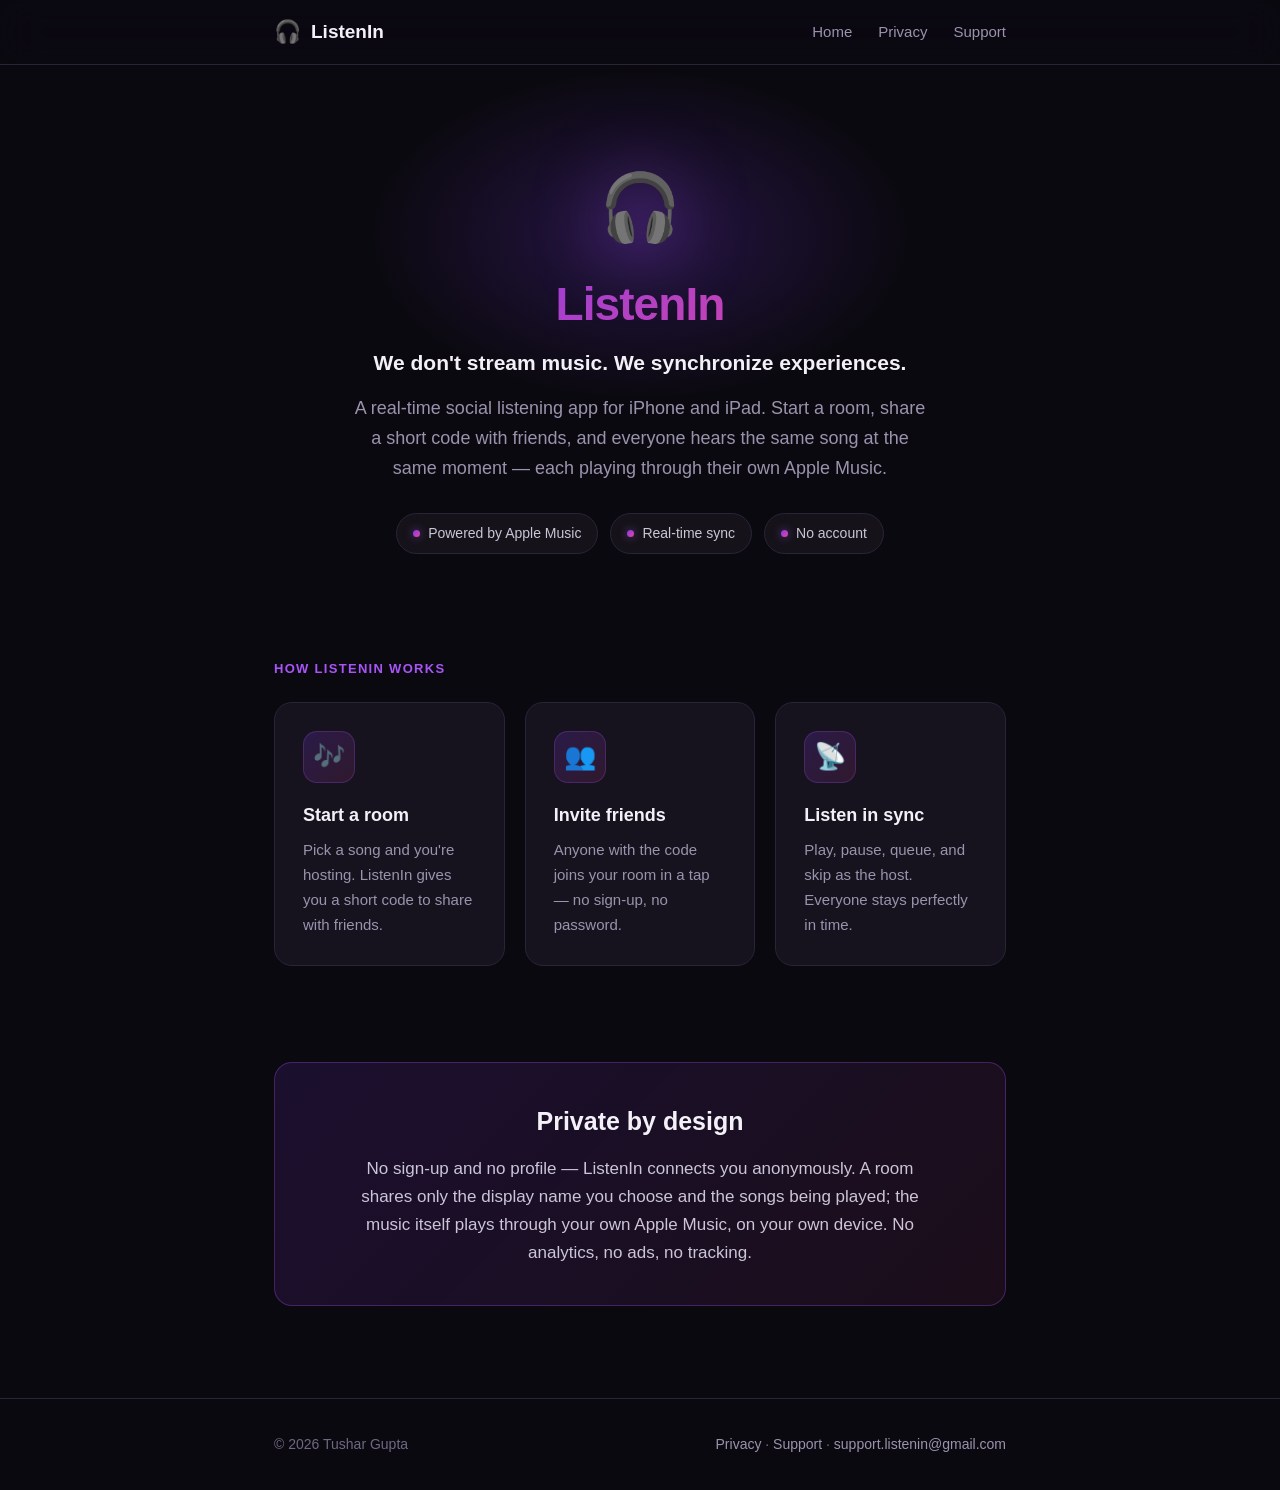
==== index.html @ b580b605 "ListenIn website: home, privacy policy, support Static site for GitHub Pages (served at /listenin-si" ====
<!doctype html>
<html lang="en">
<head>
<meta charset="utf-8">
<meta name="viewport" content="width=device-width, initial-scale=1">
<title>ListenIn — Listen to Apple Music together, in sync</title>
<meta name="description" content="ListenIn lets you and your friends listen to Apple Music together in perfect sync. Start a room, share a code, and everyone hears the same song at the same moment. No account required.">
<link rel="icon" href="data:image/svg+xml,%3Csvg xmlns='http://www.w3.org/2000/svg' viewBox='0 0 100 100'%3E%3Ctext y='.9em' font-size='90'%3E%F0%9F%8E%A7%3C/text%3E%3C/svg%3E">
<link rel="stylesheet" href="style.css">
</head>
<body>
<nav class="nav"><div class="wrap">
  <a class="brand" href="index.html"><span class="logo">🎧</span> ListenIn</a>
  <div class="nav-links">
    <a href="index.html">Home</a>
    <a href="privacy.html">Privacy</a>
    <a href="support.html">Support</a>
  </div>
</div></nav>

<header class="hero"><div class="wrap">
  <span class="logo">🎧</span>
  <h1>ListenIn</h1>
  <p class="tagline">We don't stream music. We synchronize experiences.</p>
  <p class="subtitle">A real-time social listening app for iPhone and iPad. Start a room, share a short code with friends, and everyone hears the same song at the same moment — each playing through their own Apple Music.</p>
  <div class="badges">
    <span class="badge"><span class="dot"></span> Powered by Apple Music</span>
    <span class="badge"><span class="dot"></span> Real-time sync</span>
    <span class="badge"><span class="dot"></span> No account</span>
  </div>
</div></header>

<main>
<section class="wrap">
  <p class="section-title">How ListenIn works</p>
  <div class="cards">
    <div class="card"><div class="ico">🎶</div><h3>Start a room</h3><p>Pick a song and you're hosting. ListenIn gives you a short code to share with friends.</p></div>
    <div class="card"><div class="ico">👥</div><h3>Invite friends</h3><p>Anyone with the code joins your room in a tap — no sign-up, no password.</p></div>
    <div class="card"><div class="ico">📡</div><h3>Listen in sync</h3><p>Play, pause, queue, and skip as the host. Everyone stays perfectly in time.</p></div>
  </div>
</section>

<section class="wrap">
  <div class="callout">
    <h2>Private by design</h2>
    <p>No sign-up and no profile — ListenIn connects you anonymously. A room shares only the display name you choose and the songs being played; the music itself plays through your own Apple Music, on your own device. No analytics, no ads, no tracking.</p>
  </div>
</section>
</main>

<footer><div class="wrap">
  <span>© 2026 Tushar Gupta</span>
  <span><a href="privacy.html">Privacy</a> · <a href="support.html">Support</a> · <a href="mailto:support.listenin@gmail.com">support.listenin@gmail.com</a></span>
</div></footer>
</body>
</html>
---- style.css ----
:root{
  --bg:#0b0910;
  --card:#16131f;
  --card-hover:#1d1829;
  --border:#2a2438;
  --border-hover:rgba(168,85,247,.55);
  --text:#F3F1F7;
  --body:#cbc5d7;
  --muted:#9b93ad;
  --muted-2:#6f6882;
  --brand-1:#7C3AED;
  --brand-2:#A855F7;
  --brand-3:#EC4899;
  --link:#c79bff;
  --radius:18px;
  --radius-sm:14px;
  --max:780px;
}
*{box-sizing:border-box;margin:0;padding:0}
html{-webkit-text-size-adjust:100%}
body{
  font-family:-apple-system,BlinkMacSystemFont,"SF Pro Text","Segoe UI",Roboto,Helvetica,Arial,sans-serif;
  background:var(--bg);color:var(--text);line-height:1.65;font-size:17px;
  -webkit-font-smoothing:antialiased;
}
a{color:var(--link);text-decoration:none}
a:hover{text-decoration:underline}
.wrap{max-width:var(--max);margin:0 auto;padding-left:24px;padding-right:24px}

/* nav */
.nav{position:sticky;top:0;z-index:20;
  backdrop-filter:saturate(180%) blur(20px);-webkit-backdrop-filter:saturate(180%) blur(20px);
  background:rgba(11,9,16,.72);border-bottom:1px solid var(--border)}
.nav .wrap{display:flex;align-items:center;justify-content:space-between;height:64px}
.brand{display:flex;align-items:center;gap:10px;font-weight:700;font-size:19px;color:var(--text)}
.brand:hover{text-decoration:none}
.brand .logo{font-size:22px}
.nav-links{display:flex;gap:26px;font-size:15px}
.nav-links a{color:var(--muted)}
.nav-links a:hover{color:var(--text);text-decoration:none}

/* hero */
.hero{text-align:center;padding:88px 0 60px;position:relative;overflow:hidden}
.hero::before{content:"";position:absolute;top:0;left:50%;transform:translateX(-50%);
  width:560px;height:340px;max-width:95%;
  background:radial-gradient(ellipse at center,rgba(124,58,237,.24),transparent 68%);
  pointer-events:none;z-index:0}
.hero .wrap{position:relative;z-index:1}
.hero .logo{font-size:66px;display:block;margin-bottom:18px;
  filter:drop-shadow(0 8px 34px rgba(168,85,247,.55))}
.hero h1{font-size:46px;line-height:1.08;font-weight:800;letter-spacing:-.02em;
  background:linear-gradient(135deg,var(--brand-1),var(--brand-3));
  -webkit-background-clip:text;background-clip:text;color:transparent;margin-bottom:16px}
.tagline{font-size:21px;color:var(--text);font-weight:600;margin-bottom:14px}
.subtitle{font-size:18px;color:var(--muted);max-width:580px;margin:0 auto 30px}
.badges{display:flex;gap:12px;justify-content:center;flex-wrap:wrap}
.badge{display:inline-flex;align-items:center;gap:8px;background:rgba(255,255,255,.04);
  border:1px solid var(--border);padding:8px 16px;border-radius:999px;font-size:14px;color:var(--body)}
.badge .dot{width:7px;height:7px;border-radius:50%;
  background:linear-gradient(135deg,var(--brand-1),var(--brand-3));
  box-shadow:0 0 8px rgba(168,85,247,.6)}

/* sections */
section{padding:44px 0}
.section-title{font-size:13px;text-transform:uppercase;letter-spacing:.1em;
  color:var(--brand-2);font-weight:700;margin-bottom:22px}
.cards{display:grid;gap:20px;grid-template-columns:repeat(3,1fr)}
.card{background:var(--card);border:1px solid var(--border);border-radius:var(--radius);
  padding:28px;transition:transform .18s ease,border-color .18s ease,background .18s ease}
.card:hover{transform:translateY(-3px);border-color:var(--border-hover);background:var(--card-hover)}
.card .ico{width:52px;height:52px;border-radius:14px;display:flex;align-items:center;
  justify-content:center;font-size:26px;margin-bottom:18px;
  background:linear-gradient(135deg,rgba(124,58,237,.20),rgba(236,72,153,.12));
  border:1px solid rgba(168,85,247,.24)}
.card h3{font-size:18px;margin-bottom:8px}
.card p{color:var(--muted);font-size:15px}

/* callout */
.callout{margin-top:8px;
  background:linear-gradient(135deg,rgba(124,58,237,.14),rgba(236,72,153,.07));
  border:1px solid rgba(168,85,247,.30);border-radius:var(--radius);padding:38px 32px;text-align:center}
.callout h2{font-size:25px;margin-bottom:12px}
.callout p{color:var(--body);max-width:600px;margin:0 auto}

/* content pages */
.page{padding:60px 0}
.page h1{font-size:38px;font-weight:800;letter-spacing:-.02em;margin-bottom:8px}
.page .updated{color:var(--muted-2);font-size:15px;margin-bottom:38px}
.page h2{font-size:21px;margin:34px 0 12px;font-weight:700}
.page p,.page li{color:var(--body);margin-bottom:14px}
.page ul{padding-left:22px}
.page li{margin-bottom:10px}
.page strong{color:var(--text)}
.lead{font-size:19px;color:var(--text)}

/* faq */
.faq{display:flex;flex-direction:column;gap:14px}
.qa{background:var(--card);border:1px solid var(--border);border-radius:var(--radius-sm);
  padding:22px 24px;transition:border-color .18s ease,background .18s ease}
.qa:hover{border-color:var(--border-hover);background:var(--card-hover)}
.qa h3{font-size:17px;margin-bottom:6px}
.qa p{color:var(--muted);font-size:15px;margin:0}

/* contact button */
.contact{text-align:center;padding:44px 0}
.btn{display:inline-flex;align-items:center;gap:10px;
  background:linear-gradient(135deg,var(--brand-1),var(--brand-3));
  color:#fff;font-weight:700;font-size:17px;padding:15px 30px;border-radius:999px;
  box-shadow:0 10px 34px rgba(124,58,237,.42);transition:filter .18s ease,transform .18s ease}
.btn:hover{text-decoration:none;filter:brightness(1.08);transform:translateY(-2px)}

/* footer */
footer{border-top:1px solid var(--border);margin-top:48px;padding:34px 0;color:var(--muted-2);font-size:14px}
footer .wrap{display:flex;justify-content:space-between;flex-wrap:wrap;gap:12px}
footer a{color:var(--muted)}
footer a:hover{color:var(--text)}

/* responsive */
@media(max-width:680px){
  .cards{grid-template-columns:1fr;gap:16px}
  .hero h1{font-size:36px}
  .hero{padding:60px 0 44px}
  .nav-links{gap:18px}
  body{font-size:16px}
  section{padding:36px 0}
}
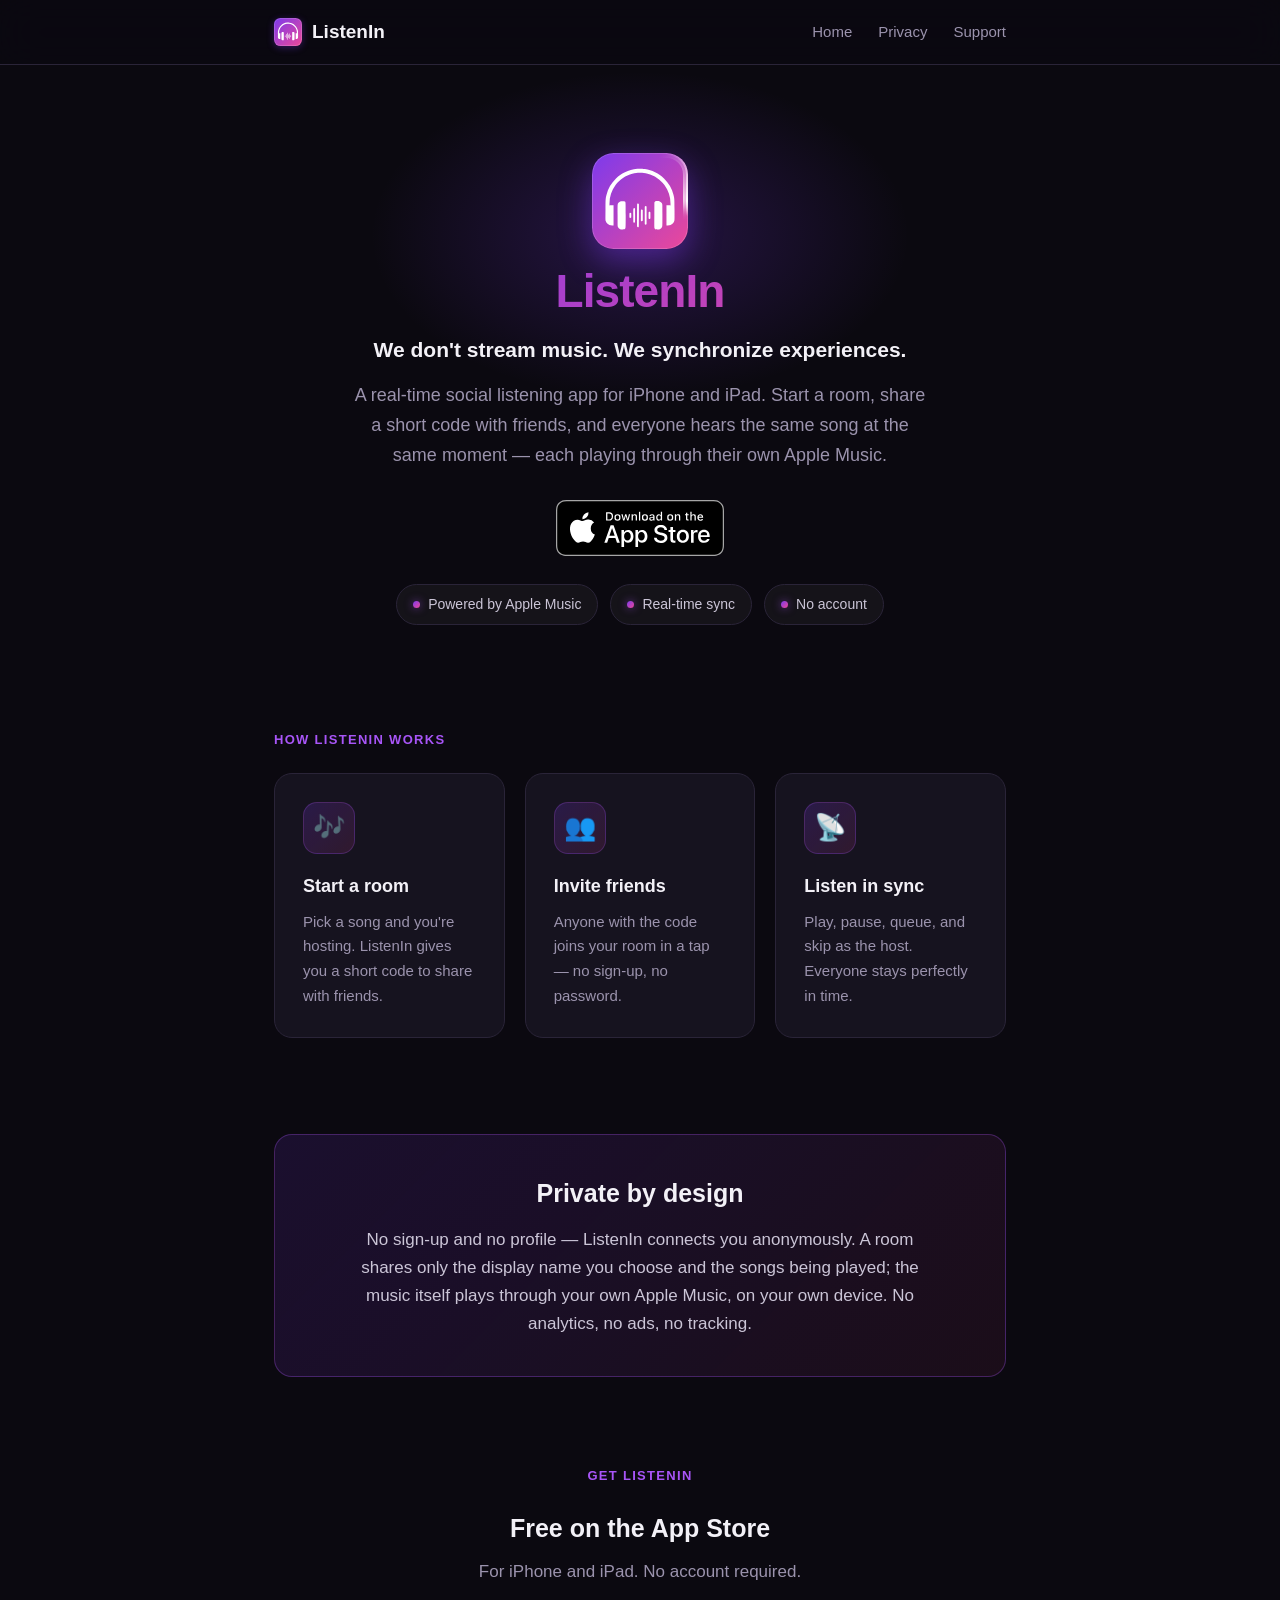
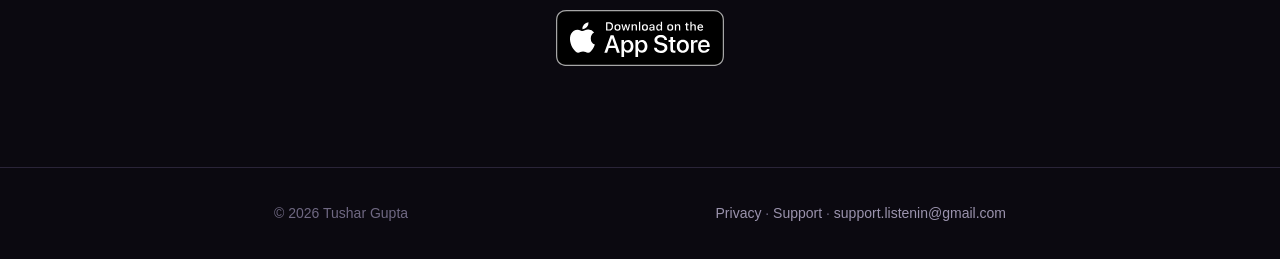
==== commit c318a39d: "feat: add App Store badge and use the real app icon site-wide - Hero and a new closing CTA show Appl" ====
--- a/index.html
+++ b/index.html
@@ -5,12 +5,12 @@
 <meta name="viewport" content="width=device-width, initial-scale=1">
 <title>ListenIn — Listen to Apple Music together, in sync</title>
 <meta name="description" content="ListenIn lets you and your friends listen to Apple Music together in perfect sync. Start a room, share a code, and everyone hears the same song at the same moment. No account required.">
-<link rel="icon" href="data:image/svg+xml,%3Csvg xmlns='http://www.w3.org/2000/svg' viewBox='0 0 100 100'%3E%3Ctext y='.9em' font-size='90'%3E%F0%9F%8E%A7%3C/text%3E%3C/svg%3E">
+<link rel="icon" href="data:image/svg+xml,%3Csvg xmlns='http://www.w3.org/2000/svg' viewBox='0 0 1024 1024'%3E%3Cdefs%3E%3ClinearGradient id='g' x1='0' y1='0' x2='1' y2='1'%3E%3Cstop offset='0' stop-color='%237C3AED'/%3E%3Cstop offset='1' stop-color='%23EC4899'/%3E%3C/linearGradient%3E%3C/defs%3E%3Crect width='1024' height='1024' rx='229.09' fill='url(%23g)'/%3E%3Cg transform='translate(399.36,538.79) scale(0.497307)'%3E%3Cg transform=%22translate(0.000000,510.000000) scale(0.100000,-0.100000)%22 fill=%22%23ffffff%22 stroke=%22none%22%3E %3Cpath d=%22M1754 5081 c-49 -22 -88 -70 -103 -126 -15 -57 -15 -4753 0 -4810 34 -123 159 -178 275 -120 54 27 91 74 105 132 11 50 11 4736 0 4786 -14 58 -51 105 -105 132 -60 30 -115 32 -172 6z%22/%3E %3Cpath d=%22M3389 4537 c-29 -16 -54 -40 -74 -72 l-30 -48 0 -1866 0 -1866 27 -45 c74 -127 265 -127 338 2 l25 43 0 1866 0 1866 -30 48 c-37 60 -98 95 -165 95 -30 0 -63 -8 -91 -23z%22/%3E %3Cpath d=%22M952 4109 c-47 -14 -106 -77 -121 -130 -9 -34 -11 -370 -9 -1449 3 -1359 4 -1406 22 -1443 22 -45 78 -85 136 -98 80 -18 172 26 210 101 20 39 20 61 20 1460 0 1390 0 1422 -20 1459 -45 89 -139 128 -238 100z%22/%3E %3Cpath d=%22M2574 3801 c-49 -22 -88 -70 -103 -126 -15 -53 -15 -2194 -1 -2246 47 -168 271 -198 358 -49 l27 45 0 1125 0 1125 -23 42 c-47 89 -166 128 -258 84z%22/%3E %3Cpath d=%22M4225 3311 c-47 -22 -89 -64 -104 -104 -18 -46 -15 -1278 3 -1320 30 -72 129 -126 205 -112 54 10 116 50 143 92 l23 38 0 647 0 646 -30 43 c-57 81 -155 109 -240 70z%22/%3E %3Cpath d=%22M115 3101 c-50 -22 -91 -69 -105 -119 -14 -51 -13 -814 1 -865 14 -52 77 -113 131 -128 86 -23 188 22 228 101 19 37 20 60 20 460 0 394 -1 423 -19 458 -50 98 -159 137 -256 93z%22/%3E %3C/g%3E%3C/g%3E%3Cg transform='translate(143.36,122.88) scale(1.44)'%3E%3Cg transform=%22translate(0.000000,512.000000) scale(0.100000,-0.100000)%22 fill=%22%23ffffff%22 stroke=%22none%22%3E %3Cpath d=%22M2365 4804 c-358 -37 -634 -113 -920 -254 -275 -135 -448 -257 -663 -465 -358 -347 -591 -748 -706 -1215 -70 -284 -69 -275 -73 -1100 -4 -664 -3 -752 12 -812 21 -87 57 -150 120 -213 95 -96 202 -135 368 -135 l97 0 0 750 0 750 -98 0 c-54 0 -121 -6 -150 -14 l-52 -13 0 131 c0 523 151 987 450 1386 306 409 752 709 1241 834 217 56 336 70 569 70 233 0 352 -14 569 -70 489 -125 935 -425 1241 -834 299 -399 450 -863 450 -1386 l0 -131 -52 13 c-29 8 -96 14 -150 14 l-98 0 0 -750 0 -750 97 0 c166 0 273 39 368 135 63 63 99 126 120 213 15 60 16 148 12 812 -4 825 -3 816 -73 1100 -115 467 -348 868 -706 1215 -215 209 -389 331 -663 465 -242 119 -477 192 -755 235 -101 15 -468 28 -555 19z%22/%3E %3Cpath d=%22M1091 2388 c-74 -28 -142 -97 -170 -171 -21 -57 -21 -64 -21 -857 0 -793 0 -800 21 -857 29 -77 96 -143 174 -172 52 -20 75 -22 185 -19 110 3 129 6 156 25 67 48 64 -8 64 1023 0 1031 3 975 -64 1023 -28 20 -45 22 -161 24 -112 2 -137 0 -184 -19z%22/%3E %3Cpath d=%22M3702 2393 c-18 -9 -43 -30 -55 -47 l-22 -31 -3 -943 c-3 -1045 -6 -986 62 -1035 27 -19 46 -22 156 -25 110 -3 133 -1 185 19 78 29 145 95 174 172 21 57 21 64 21 857 0 793 0 800 -21 857 -29 76 -96 143 -172 172 -75 27 -272 30 -325 4z%22/%3E %3C/g%3E%3C/g%3E%3C/svg%3E">
 <link rel="stylesheet" href="style.css">
 </head>
 <body>
 <nav class="nav"><div class="wrap">
-  <a class="brand" href="index.html"><span class="logo">🎧</span> ListenIn</a>
+  <a class="brand" href="index.html"><span class="app-icon" aria-hidden="true"></span> ListenIn</a>
   <div class="nav-links">
     <a href="index.html">Home</a>
     <a href="privacy.html">Privacy</a>
@@ -19,10 +19,15 @@
 </div></nav>
 
 <header class="hero"><div class="wrap">
-  <span class="logo">🎧</span>
+  <span class="app-icon" aria-hidden="true"></span>
   <h1>ListenIn</h1>
   <p class="tagline">We don't stream music. We synchronize experiences.</p>
   <p class="subtitle">A real-time social listening app for iPhone and iPad. Start a room, share a short code with friends, and everyone hears the same song at the same moment — each playing through their own Apple Music.</p>
+  <div class="cta">
+    <a class="appstore" href="https://apps.apple.com/app/id6790826566">
+      <img src="app-store-badge.svg" alt="Download ListenIn on the App Store" width="168" height="56">
+    </a>
+  </div>
   <div class="badges">
     <span class="badge"><span class="dot"></span> Powered by Apple Music</span>
     <span class="badge"><span class="dot"></span> Real-time sync</span>
@@ -46,6 +51,15 @@
     <p>No sign-up and no profile — ListenIn connects you anonymously. A room shares only the display name you choose and the songs being played; the music itself plays through your own Apple Music, on your own device. No analytics, no ads, no tracking.</p>
   </div>
 </section>
+
+<section class="wrap download">
+  <p class="section-title">Get ListenIn</p>
+  <h2 class="download-title">Free on the App Store</h2>
+  <p class="download-sub">For iPhone and iPad. No account required.</p>
+  <a class="appstore" href="https://apps.apple.com/app/id6790826566">
+    <img src="app-store-badge.svg" alt="Download ListenIn on the App Store" width="168" height="56">
+  </a>
+</section>
 </main>
 
 <footer><div class="wrap">
--- a/style.css
+++ b/style.css
@@ -34,7 +34,45 @@
 .nav .wrap{display:flex;align-items:center;justify-content:space-between;height:64px}
 .brand{display:flex;align-items:center;gap:10px;font-weight:700;font-size:19px;color:var(--text)}
 .brand:hover{text-decoration:none}
-.brand .logo{font-size:22px}
+/* App-icon mark — faithful web port of the app's BrandTile + AppLogoMark,
+   built entirely in CSS: a brand-gradient tile, the headphones + waveform as
+   inline vector glyphs (traced from the app's own icon art, so crisp at any
+   size), an always-on glossy rim, and a comet of light sweeping the edge on a
+   4s loop. One shape/animation everywhere. */
+@property --comet{syntax:"<angle>";initial-value:0deg;inherits:false}
+.app-icon{
+  --s:28px;
+  position:relative;display:inline-block;flex:0 0 auto;
+  width:var(--s);height:var(--s);border-radius:22.37%;vertical-align:middle;
+  background:url("data:image/svg+xml,%3Csvg xmlns='http://www.w3.org/2000/svg' viewBox='0 0 1024 1024'%3E%3Cg transform='translate(399.36,538.79) scale(0.497307)'%3E%3Cg transform=%22translate(0.000000,510.000000) scale(0.100000,-0.100000)%22 fill=%22%23ffffff%22 stroke=%22none%22%3E %3Cpath d=%22M1754 5081 c-49 -22 -88 -70 -103 -126 -15 -57 -15 -4753 0 -4810 34 -123 159 -178 275 -120 54 27 91 74 105 132 11 50 11 4736 0 4786 -14 58 -51 105 -105 132 -60 30 -115 32 -172 6z%22/%3E %3Cpath d=%22M3389 4537 c-29 -16 -54 -40 -74 -72 l-30 -48 0 -1866 0 -1866 27 -45 c74 -127 265 -127 338 2 l25 43 0 1866 0 1866 -30 48 c-37 60 -98 95 -165 95 -30 0 -63 -8 -91 -23z%22/%3E %3Cpath d=%22M952 4109 c-47 -14 -106 -77 -121 -130 -9 -34 -11 -370 -9 -1449 3 -1359 4 -1406 22 -1443 22 -45 78 -85 136 -98 80 -18 172 26 210 101 20 39 20 61 20 1460 0 1390 0 1422 -20 1459 -45 89 -139 128 -238 100z%22/%3E %3Cpath d=%22M2574 3801 c-49 -22 -88 -70 -103 -126 -15 -53 -15 -2194 -1 -2246 47 -168 271 -198 358 -49 l27 45 0 1125 0 1125 -23 42 c-47 89 -166 128 -258 84z%22/%3E %3Cpath d=%22M4225 3311 c-47 -22 -89 -64 -104 -104 -18 -46 -15 -1278 3 -1320 30 -72 129 -126 205 -112 54 10 116 50 143 92 l23 38 0 647 0 646 -30 43 c-57 81 -155 109 -240 70z%22/%3E %3Cpath d=%22M115 3101 c-50 -22 -91 -69 -105 -119 -14 -51 -13 -814 1 -865 14 -52 77 -113 131 -128 86 -23 188 22 228 101 19 37 20 60 20 460 0 394 -1 423 -19 458 -50 98 -159 137 -256 93z%22/%3E %3C/g%3E%3C/g%3E%3Cg transform='translate(143.36,122.88) scale(1.44)'%3E%3Cg transform=%22translate(0.000000,512.000000) scale(0.100000,-0.100000)%22 fill=%22%23ffffff%22 stroke=%22none%22%3E %3Cpath d=%22M2365 4804 c-358 -37 -634 -113 -920 -254 -275 -135 -448 -257 -663 -465 -358 -347 -591 -748 -706 -1215 -70 -284 -69 -275 -73 -1100 -4 -664 -3 -752 12 -812 21 -87 57 -150 120 -213 95 -96 202 -135 368 -135 l97 0 0 750 0 750 -98 0 c-54 0 -121 -6 -150 -14 l-52 -13 0 131 c0 523 151 987 450 1386 306 409 752 709 1241 834 217 56 336 70 569 70 233 0 352 -14 569 -70 489 -125 935 -425 1241 -834 299 -399 450 -863 450 -1386 l0 -131 -52 13 c-29 8 -96 14 -150 14 l-98 0 0 -750 0 -750 97 0 c166 0 273 39 368 135 63 63 99 126 120 213 15 60 16 148 12 812 -4 825 -3 816 -73 1100 -115 467 -348 868 -706 1215 -215 209 -389 331 -663 465 -242 119 -477 192 -755 235 -101 15 -468 28 -555 19z%22/%3E %3Cpath d=%22M1091 2388 c-74 -28 -142 -97 -170 -171 -21 -57 -21 -64 -21 -857 0 -793 0 -800 21 -857 29 -77 96 -143 174 -172 52 -20 75 -22 185 -19 110 3 129 6 156 25 67 48 64 -8 64 1023 0 1031 3 975 -64 1023 -28 20 -45 22 -161 24 -112 2 -137 0 -184 -19z%22/%3E %3Cpath d=%22M3702 2393 c-18 -9 -43 -30 -55 -47 l-22 -31 -3 -943 c-3 -1045 -6 -986 62 -1035 27 -19 46 -22 156 -25 110 -3 133 -1 185 19 78 29 145 95 174 172 21 57 21 64 21 857 0 793 0 800 -21 857 -29 76 -96 143 -172 172 -75 27 -272 30 -325 4z%22/%3E %3C/g%3E%3C/g%3E%3C/svg%3E") center/cover no-repeat,
+             linear-gradient(135deg,#7C3AED,#EC4899);
+  /* soft brand shadow + glossy inner hairline rim (matches strokeBorder .16) */
+  box-shadow:0 calc(var(--s)*.06) calc(var(--s)*.26) rgba(124,58,237,.35),
+             inset 0 0 0 1px rgba(255,255,255,.16);
+}
+/* two comet layers: a blurred bloom (::before) under a crisp head (::after),
+   each a rotating conic gradient masked to a thin edge ring */
+.app-icon::before,.app-icon::after{
+  content:"";position:absolute;inset:0;border-radius:inherit;pointer-events:none;
+  background:conic-gradient(from var(--comet),
+    transparent 0 8%,
+    rgba(255,255,255,.85) 23%,
+    #fff 25%,
+    transparent 30% 100%);
+  -webkit-mask:linear-gradient(#000 0 0) content-box,linear-gradient(#000 0 0);
+  -webkit-mask-composite:xor;
+          mask:linear-gradient(#000 0 0) content-box,linear-gradient(#000 0 0);
+          mask-composite:exclude;
+  animation:comet-sweep 4s linear infinite;
+}
+.app-icon::after{padding:1.6px}                 /* crisp comet head */
+.app-icon::before{padding:5px;filter:blur(4px)} /* soft bloom */
+@keyframes comet-sweep{to{--comet:360deg}}
+/* the tiny nav mark stays a calm static tile — the comet is a hero treatment */
+.brand .app-icon::before,.brand .app-icon::after{display:none}
+@media (prefers-reduced-motion:reduce){
+  .app-icon::before,.app-icon::after{animation:none;opacity:.55}
+}
 .nav-links{display:flex;gap:26px;font-size:15px}
 .nav-links a{color:var(--muted)}
 .nav-links a:hover{color:var(--text);text-decoration:none}
@@ -46,13 +84,22 @@
   background:radial-gradient(ellipse at center,rgba(124,58,237,.24),transparent 68%);
   pointer-events:none;z-index:0}
 .hero .wrap{position:relative;z-index:1}
-.hero .logo{font-size:66px;display:block;margin-bottom:18px;
-  filter:drop-shadow(0 8px 34px rgba(168,85,247,.55))}
+.hero .app-icon,.invite .app-icon{--s:96px;display:block;margin:0 auto 18px;
+  box-shadow:0 calc(var(--s)*.12) calc(var(--s)*.34) rgba(124,58,237,.45),
+             inset 0 0 0 1px rgba(255,255,255,.16)}
 .hero h1{font-size:46px;line-height:1.08;font-weight:800;letter-spacing:-.02em;
   background:linear-gradient(135deg,var(--brand-1),var(--brand-3));
   -webkit-background-clip:text;background-clip:text;color:transparent;margin-bottom:16px}
 .tagline{font-size:21px;color:var(--text);font-weight:600;margin-bottom:14px}
 .subtitle{font-size:18px;color:var(--muted);max-width:580px;margin:0 auto 30px}
+/* App Store badge (official Apple artwork; gray keyline keeps it visible on dark bg) */
+.cta{margin:0 0 28px;display:flex;justify-content:center}
+.appstore{display:inline-block;line-height:0;border-radius:12px;
+  transition:transform .18s ease,filter .18s ease}
+.appstore:hover{text-decoration:none;transform:translateY(-2px);filter:brightness(1.08)}
+.appstore:focus-visible{outline:2px solid var(--brand-2);outline-offset:5px}
+.appstore img{height:56px;width:auto;display:block}
+
 .badges{display:flex;gap:12px;justify-content:center;flex-wrap:wrap}
 .badge{display:inline-flex;align-items:center;gap:8px;background:rgba(255,255,255,.04);
   border:1px solid var(--border);padding:8px 16px;border-radius:999px;font-size:14px;color:var(--body)}
@@ -81,6 +128,12 @@
   border:1px solid rgba(168,85,247,.30);border-radius:var(--radius);padding:38px 32px;text-align:center}
 .callout h2{font-size:25px;margin-bottom:12px}
 .callout p{color:var(--body);max-width:600px;margin:0 auto}
+
+/* closing download CTA */
+.download{text-align:center}
+.download-title{font-size:25px;margin-bottom:8px}
+.download-sub{color:var(--muted);margin-bottom:24px}
+.download .appstore{margin:0 auto}
 
 /* content pages */
 .page{padding:60px 0}
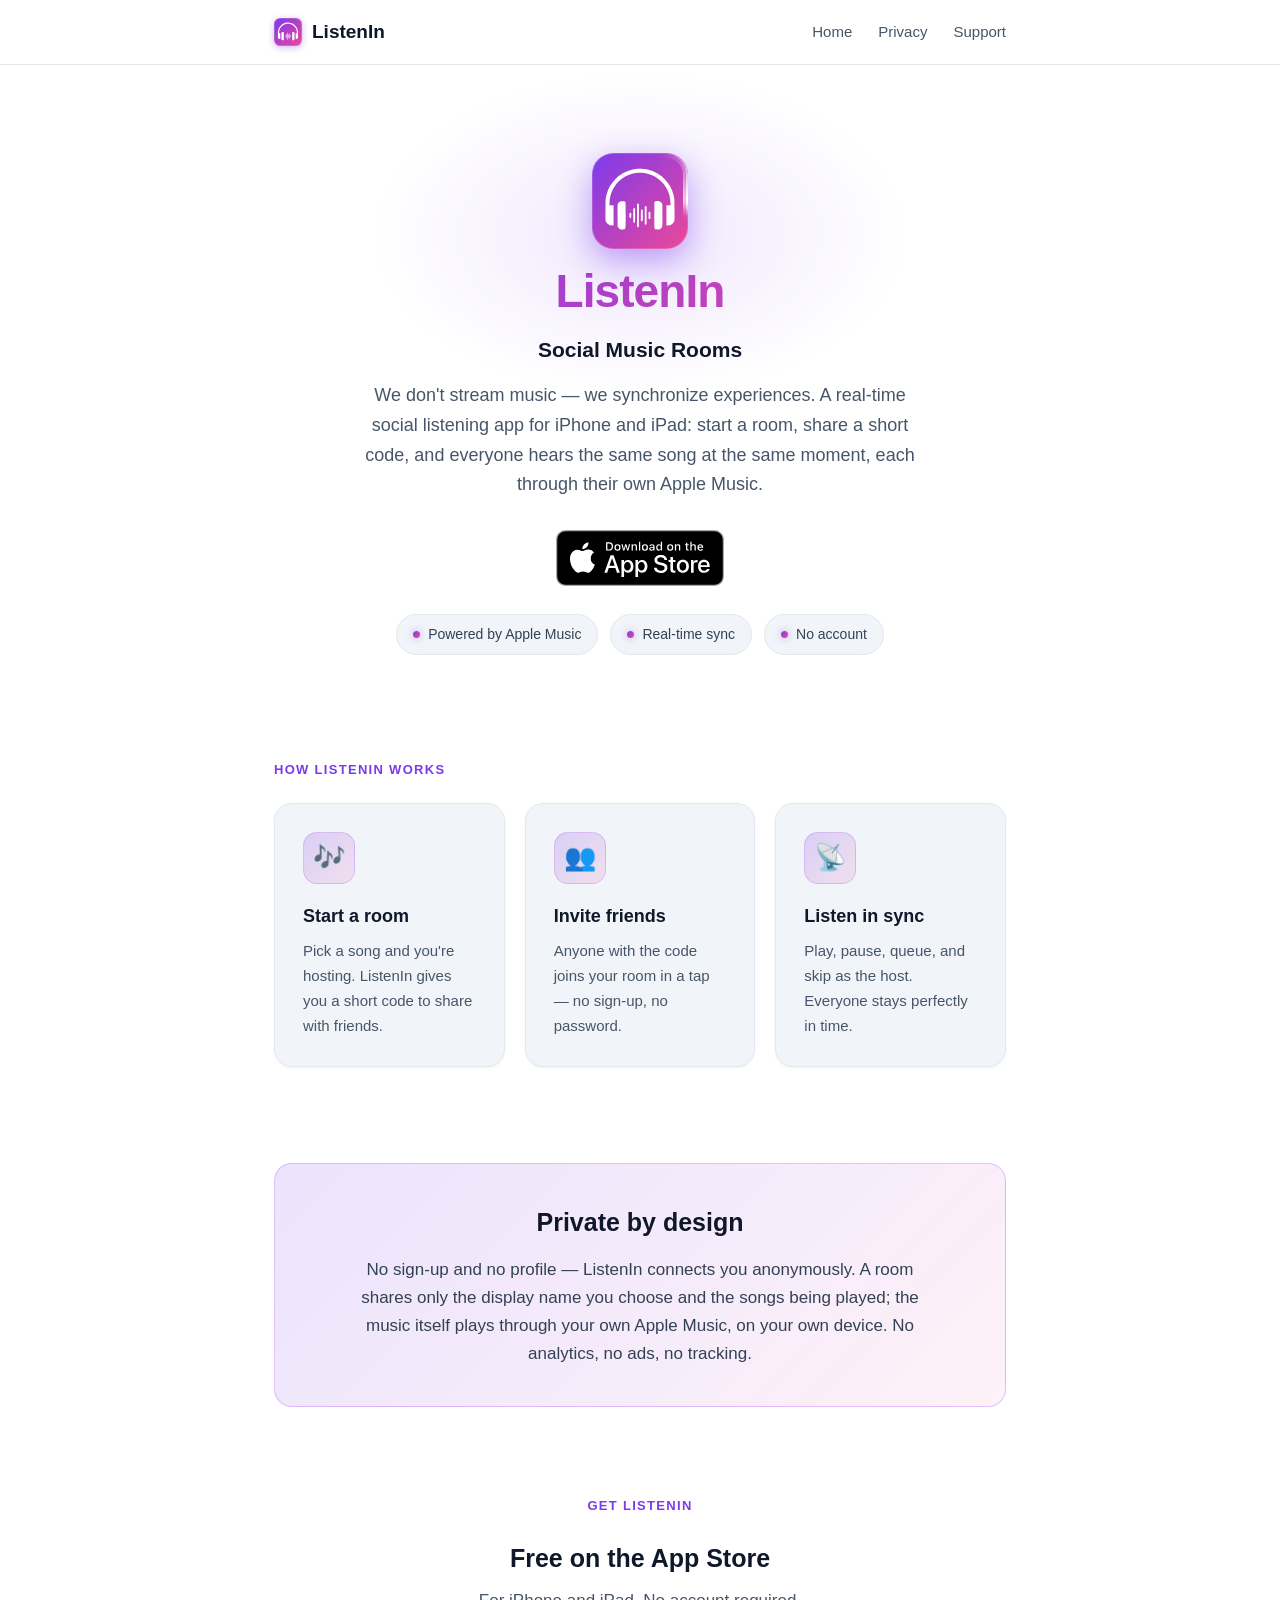
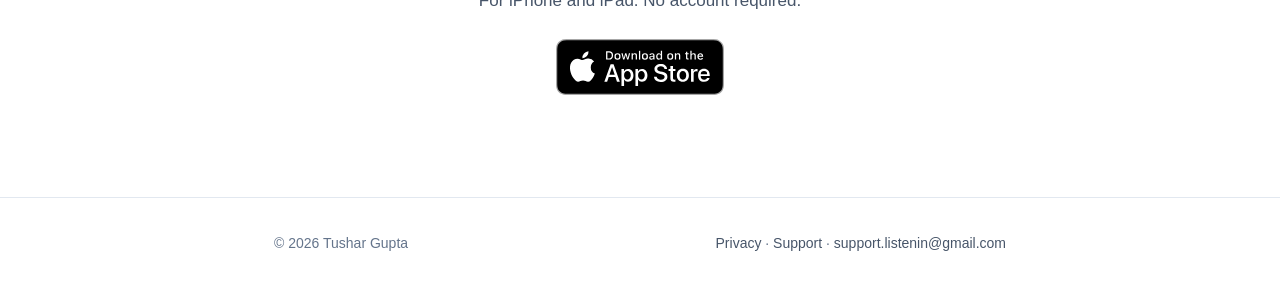
==== commit 4724f303: "feat: light theme to match the app + App Store, and the full app name - Retheme the site to the app'" ====
--- a/index.html
+++ b/index.html
@@ -3,7 +3,8 @@
 <head>
 <meta charset="utf-8">
 <meta name="viewport" content="width=device-width, initial-scale=1">
-<title>ListenIn — Listen to Apple Music together, in sync</title>
+<meta name="theme-color" content="#ffffff">
+<title>ListenIn: Social Music Rooms — Listen to Apple Music together, in sync</title>
 <meta name="description" content="ListenIn lets you and your friends listen to Apple Music together in perfect sync. Start a room, share a code, and everyone hears the same song at the same moment. No account required.">
 <link rel="icon" href="data:image/svg+xml,%3Csvg xmlns='http://www.w3.org/2000/svg' viewBox='0 0 1024 1024'%3E%3Cdefs%3E%3ClinearGradient id='g' x1='0' y1='0' x2='1' y2='1'%3E%3Cstop offset='0' stop-color='%237C3AED'/%3E%3Cstop offset='1' stop-color='%23EC4899'/%3E%3C/linearGradient%3E%3C/defs%3E%3Crect width='1024' height='1024' rx='229.09' fill='url(%23g)'/%3E%3Cg transform='translate(399.36,538.79) scale(0.497307)'%3E%3Cg transform=%22translate(0.000000,510.000000) scale(0.100000,-0.100000)%22 fill=%22%23ffffff%22 stroke=%22none%22%3E %3Cpath d=%22M1754 5081 c-49 -22 -88 -70 -103 -126 -15 -57 -15 -4753 0 -4810 34 -123 159 -178 275 -120 54 27 91 74 105 132 11 50 11 4736 0 4786 -14 58 -51 105 -105 132 -60 30 -115 32 -172 6z%22/%3E %3Cpath d=%22M3389 4537 c-29 -16 -54 -40 -74 -72 l-30 -48 0 -1866 0 -1866 27 -45 c74 -127 265 -127 338 2 l25 43 0 1866 0 1866 -30 48 c-37 60 -98 95 -165 95 -30 0 -63 -8 -91 -23z%22/%3E %3Cpath d=%22M952 4109 c-47 -14 -106 -77 -121 -130 -9 -34 -11 -370 -9 -1449 3 -1359 4 -1406 22 -1443 22 -45 78 -85 136 -98 80 -18 172 26 210 101 20 39 20 61 20 1460 0 1390 0 1422 -20 1459 -45 89 -139 128 -238 100z%22/%3E %3Cpath d=%22M2574 3801 c-49 -22 -88 -70 -103 -126 -15 -53 -15 -2194 -1 -2246 47 -168 271 -198 358 -49 l27 45 0 1125 0 1125 -23 42 c-47 89 -166 128 -258 84z%22/%3E %3Cpath d=%22M4225 3311 c-47 -22 -89 -64 -104 -104 -18 -46 -15 -1278 3 -1320 30 -72 129 -126 205 -112 54 10 116 50 143 92 l23 38 0 647 0 646 -30 43 c-57 81 -155 109 -240 70z%22/%3E %3Cpath d=%22M115 3101 c-50 -22 -91 -69 -105 -119 -14 -51 -13 -814 1 -865 14 -52 77 -113 131 -128 86 -23 188 22 228 101 19 37 20 60 20 460 0 394 -1 423 -19 458 -50 98 -159 137 -256 93z%22/%3E %3C/g%3E%3C/g%3E%3Cg transform='translate(143.36,122.88) scale(1.44)'%3E%3Cg transform=%22translate(0.000000,512.000000) scale(0.100000,-0.100000)%22 fill=%22%23ffffff%22 stroke=%22none%22%3E %3Cpath d=%22M2365 4804 c-358 -37 -634 -113 -920 -254 -275 -135 -448 -257 -663 -465 -358 -347 -591 -748 -706 -1215 -70 -284 -69 -275 -73 -1100 -4 -664 -3 -752 12 -812 21 -87 57 -150 120 -213 95 -96 202 -135 368 -135 l97 0 0 750 0 750 -98 0 c-54 0 -121 -6 -150 -14 l-52 -13 0 131 c0 523 151 987 450 1386 306 409 752 709 1241 834 217 56 336 70 569 70 233 0 352 -14 569 -70 489 -125 935 -425 1241 -834 299 -399 450 -863 450 -1386 l0 -131 -52 13 c-29 8 -96 14 -150 14 l-98 0 0 -750 0 -750 97 0 c166 0 273 39 368 135 63 63 99 126 120 213 15 60 16 148 12 812 -4 825 -3 816 -73 1100 -115 467 -348 868 -706 1215 -215 209 -389 331 -663 465 -242 119 -477 192 -755 235 -101 15 -468 28 -555 19z%22/%3E %3Cpath d=%22M1091 2388 c-74 -28 -142 -97 -170 -171 -21 -57 -21 -64 -21 -857 0 -793 0 -800 21 -857 29 -77 96 -143 174 -172 52 -20 75 -22 185 -19 110 3 129 6 156 25 67 48 64 -8 64 1023 0 1031 3 975 -64 1023 -28 20 -45 22 -161 24 -112 2 -137 0 -184 -19z%22/%3E %3Cpath d=%22M3702 2393 c-18 -9 -43 -30 -55 -47 l-22 -31 -3 -943 c-3 -1045 -6 -986 62 -1035 27 -19 46 -22 156 -25 110 -3 133 -1 185 19 78 29 145 95 174 172 21 57 21 64 21 857 0 793 0 800 -21 857 -29 76 -96 143 -172 172 -75 27 -272 30 -325 4z%22/%3E %3C/g%3E%3C/g%3E%3C/svg%3E">
 <link rel="stylesheet" href="style.css">
@@ -21,8 +22,8 @@
 <header class="hero"><div class="wrap">
   <span class="app-icon" aria-hidden="true"></span>
   <h1>ListenIn</h1>
-  <p class="tagline">We don't stream music. We synchronize experiences.</p>
-  <p class="subtitle">A real-time social listening app for iPhone and iPad. Start a room, share a short code with friends, and everyone hears the same song at the same moment — each playing through their own Apple Music.</p>
+  <p class="tagline">Social Music Rooms</p>
+  <p class="subtitle">We don't stream music — we synchronize experiences. A real-time social listening app for iPhone and iPad: start a room, share a short code, and everyone hears the same song at the same moment, each through their own Apple Music.</p>
   <div class="cta">
     <a class="appstore" href="https://apps.apple.com/app/id6790826566">
       <img src="app-store-badge.svg" alt="Download ListenIn on the App Store" width="168" height="56">
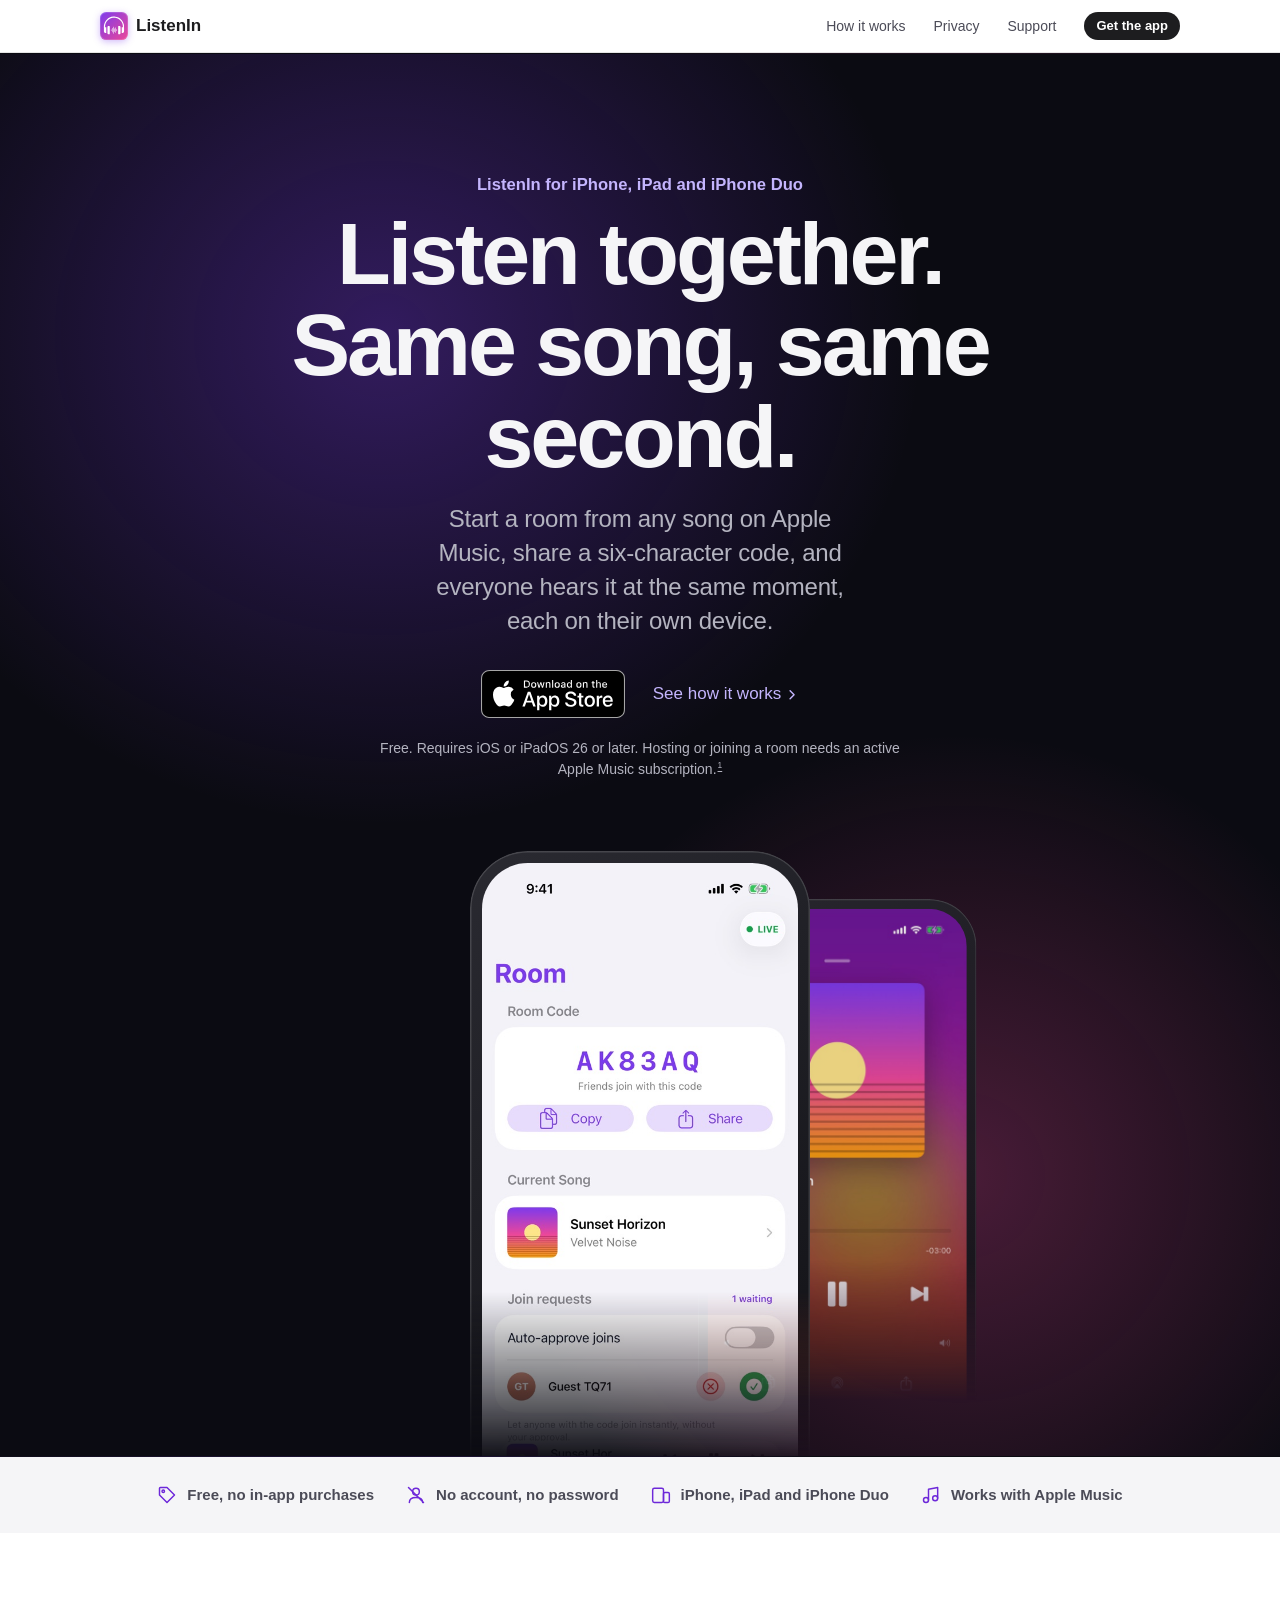
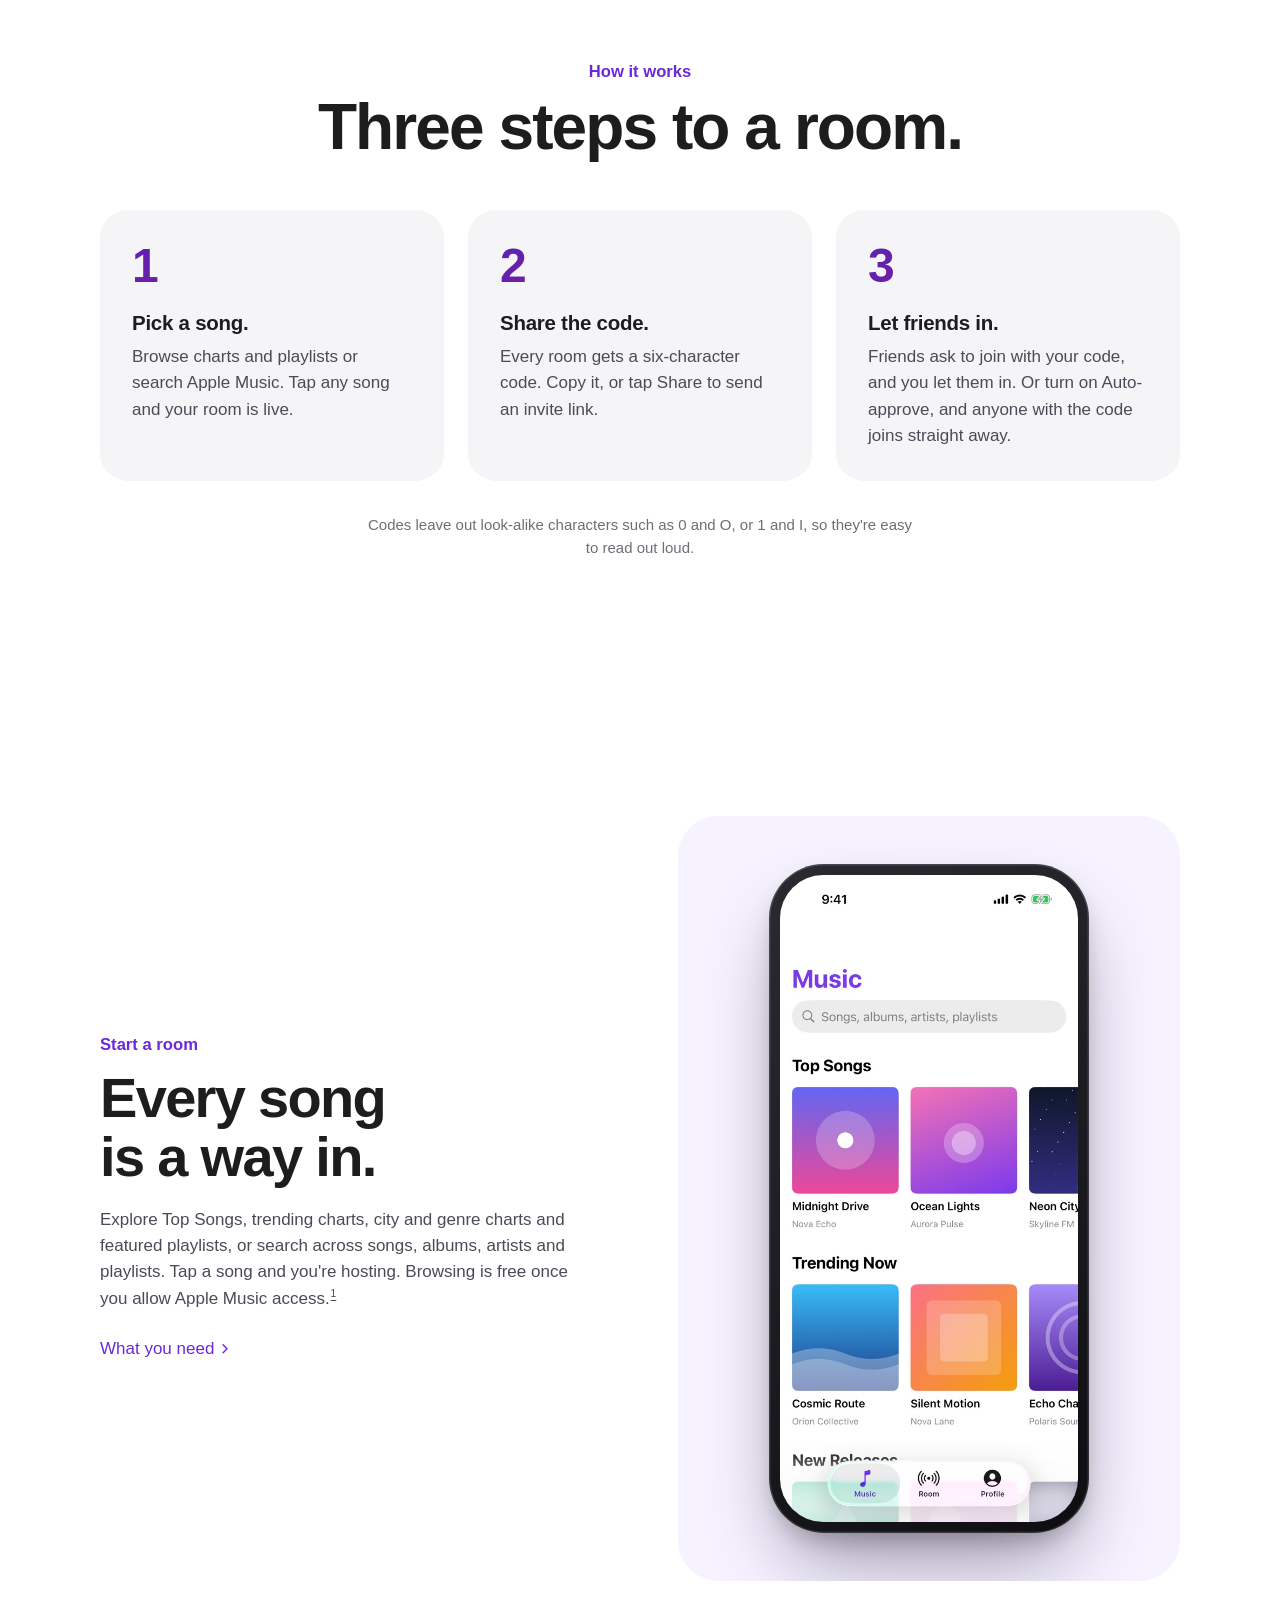
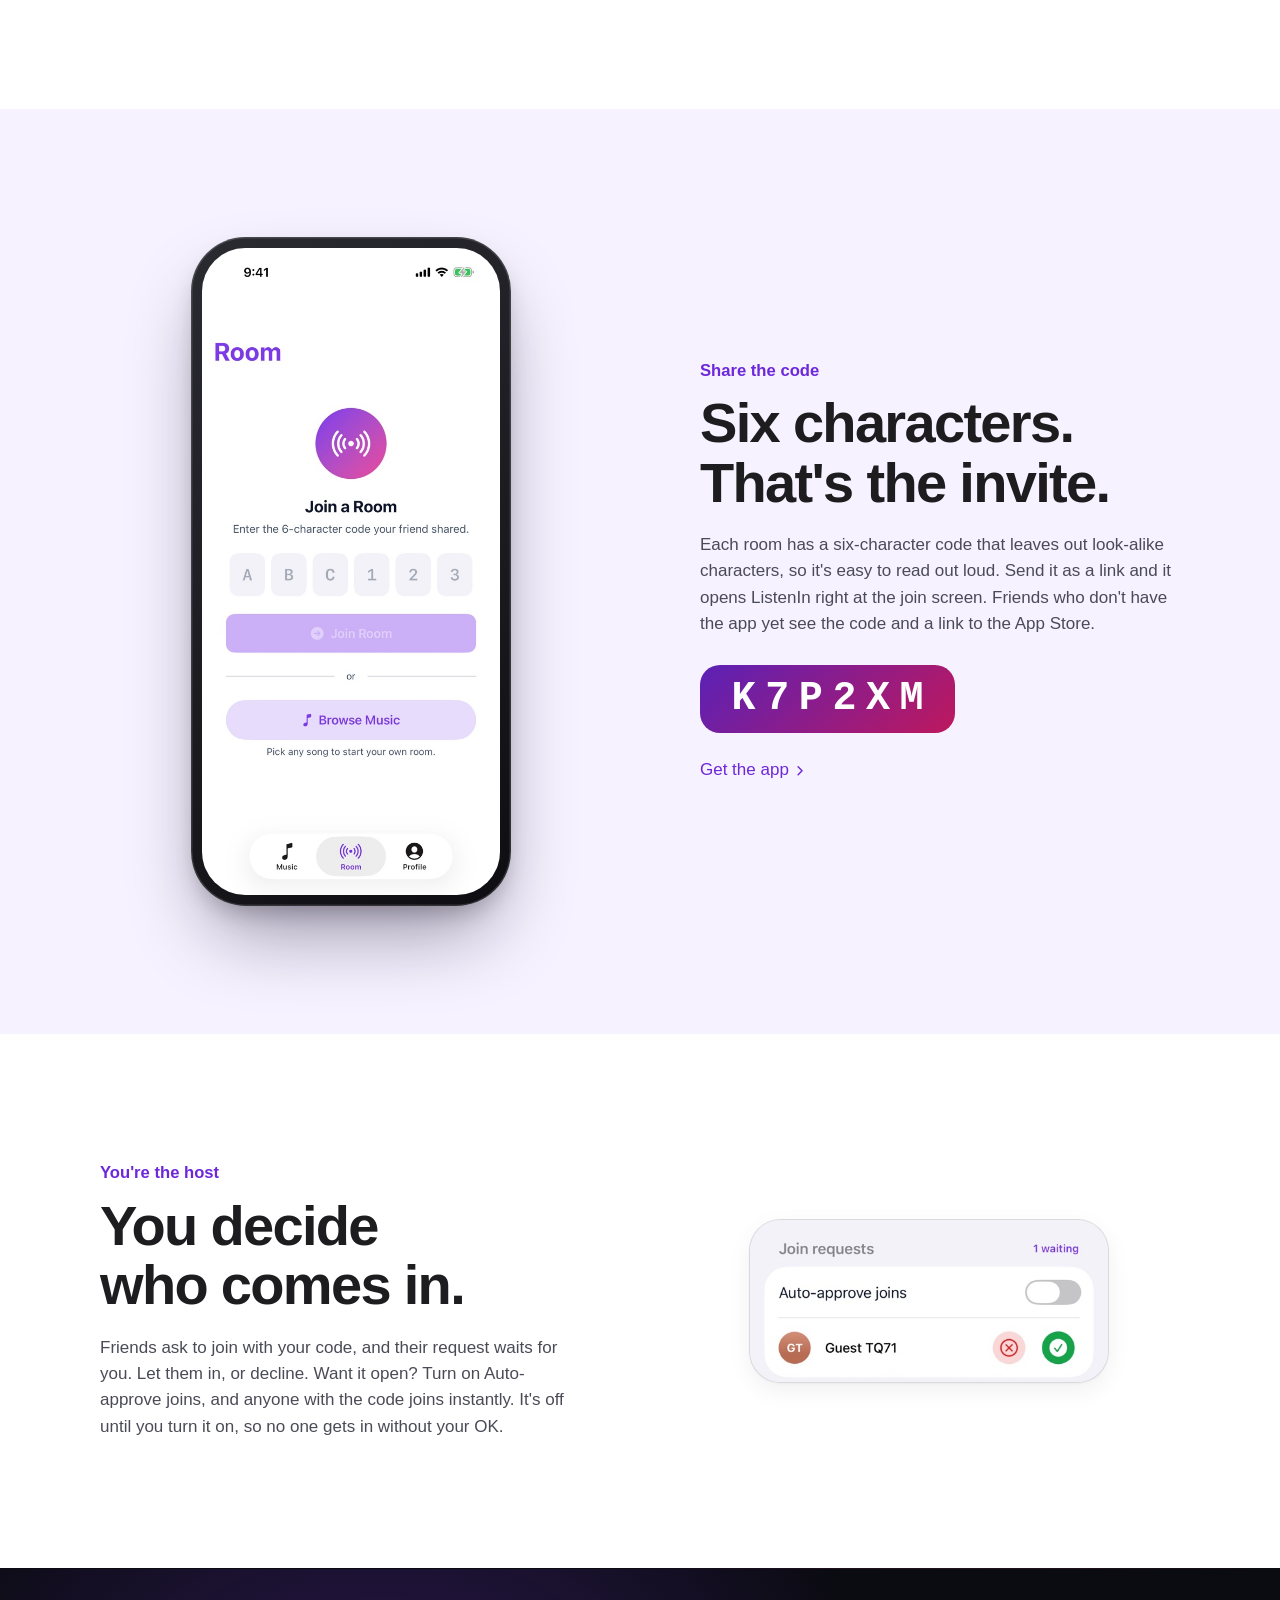
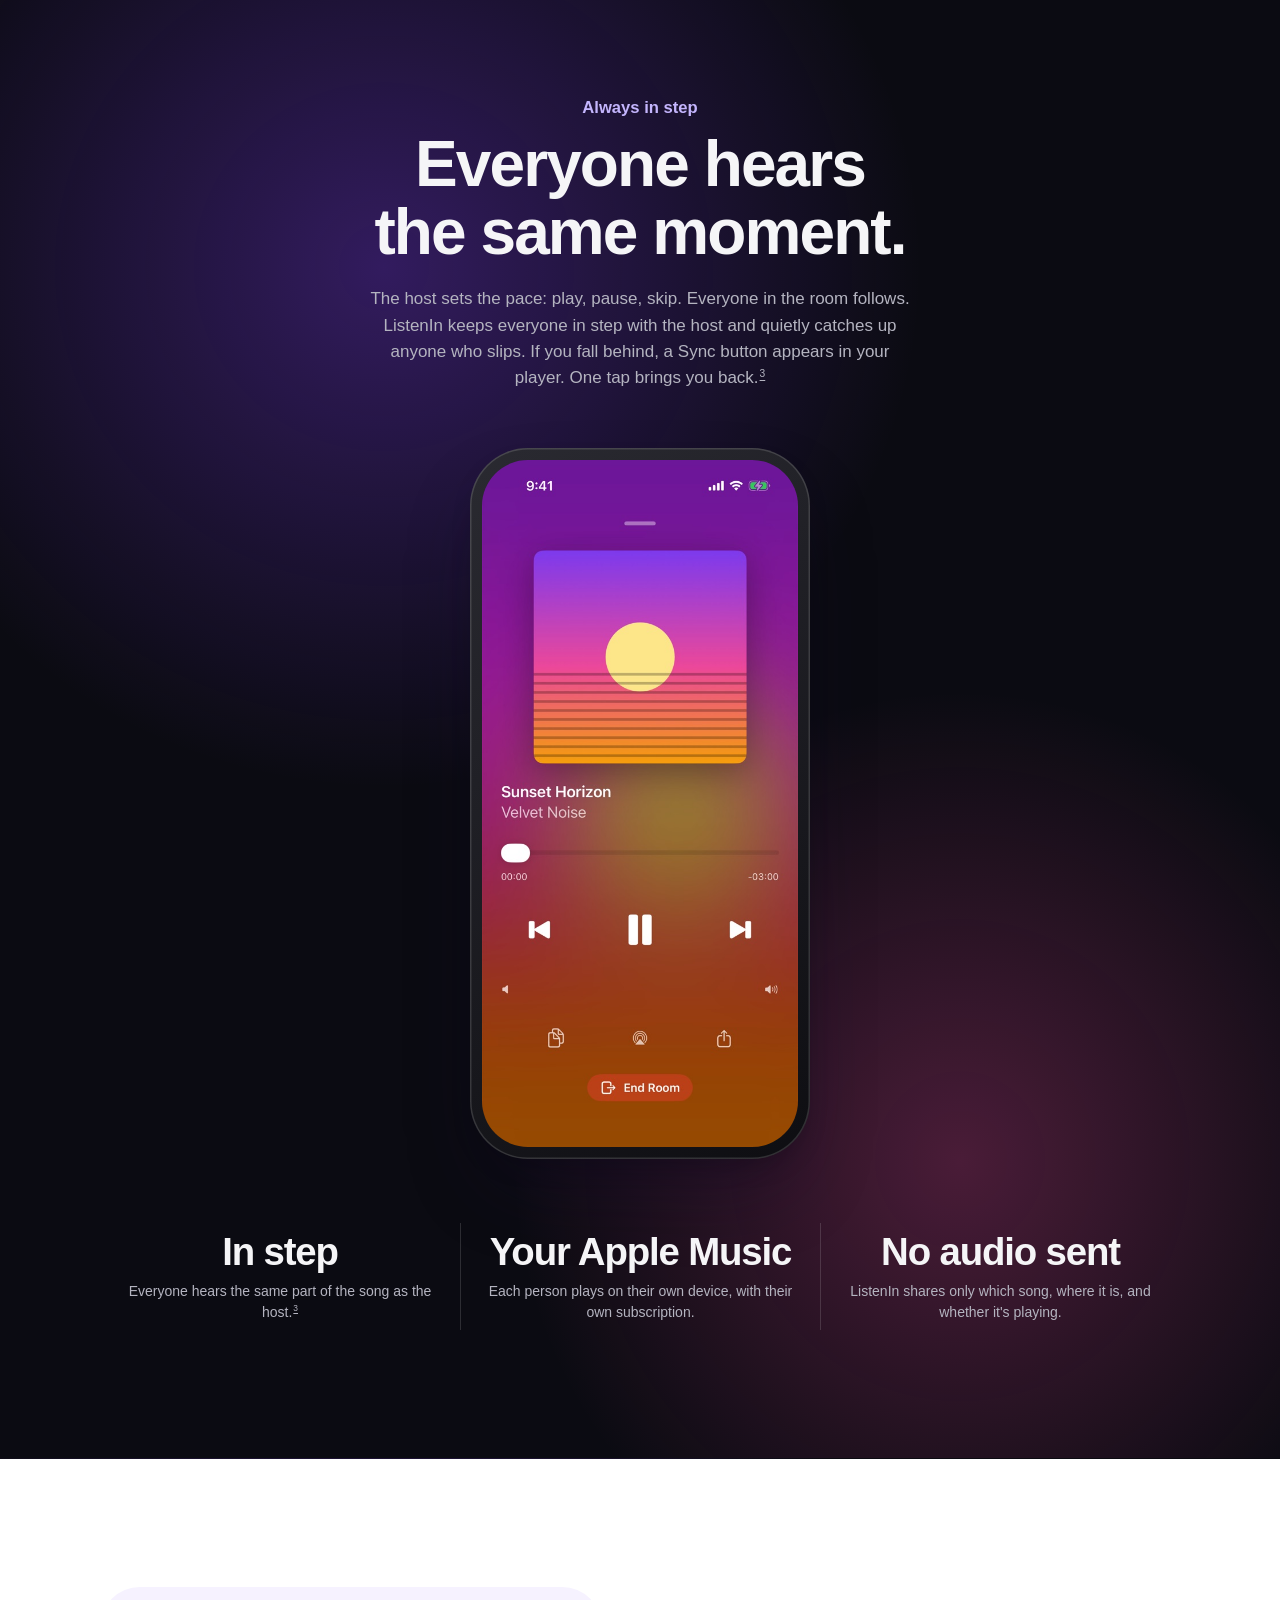
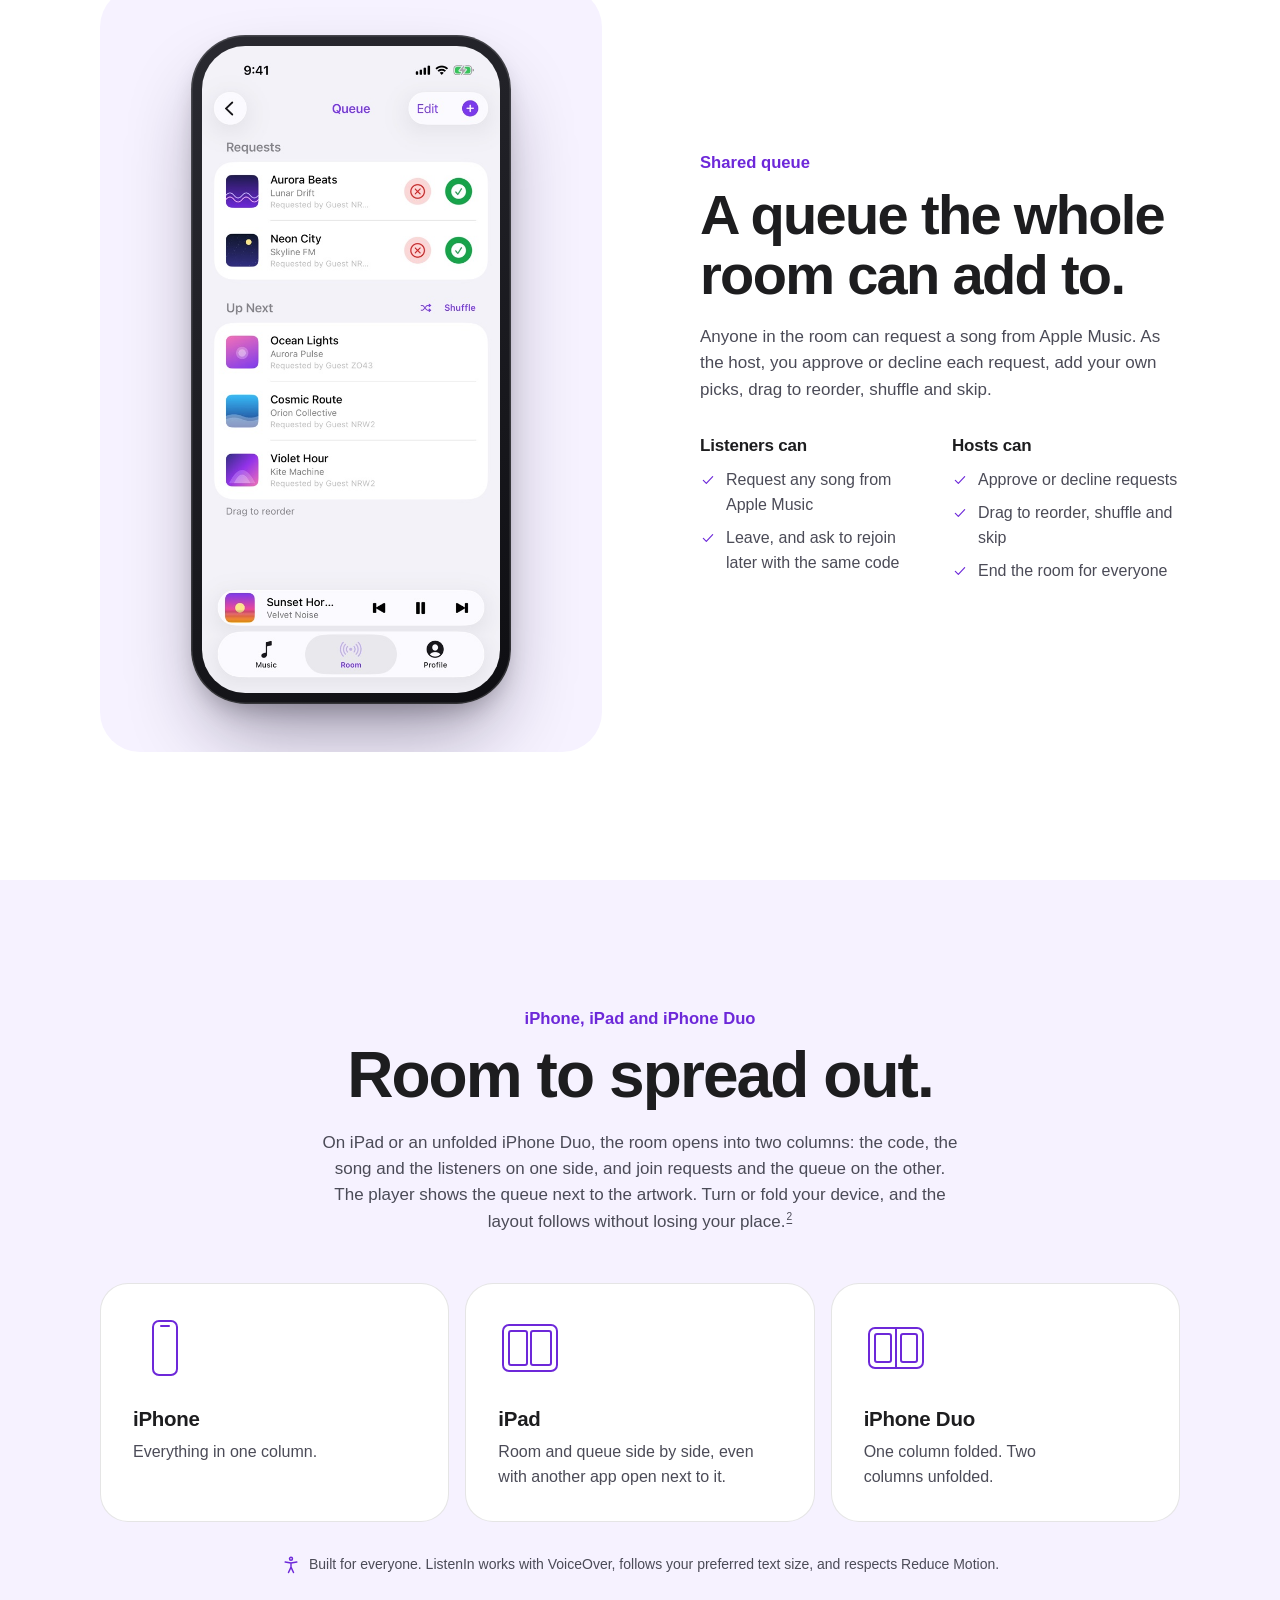
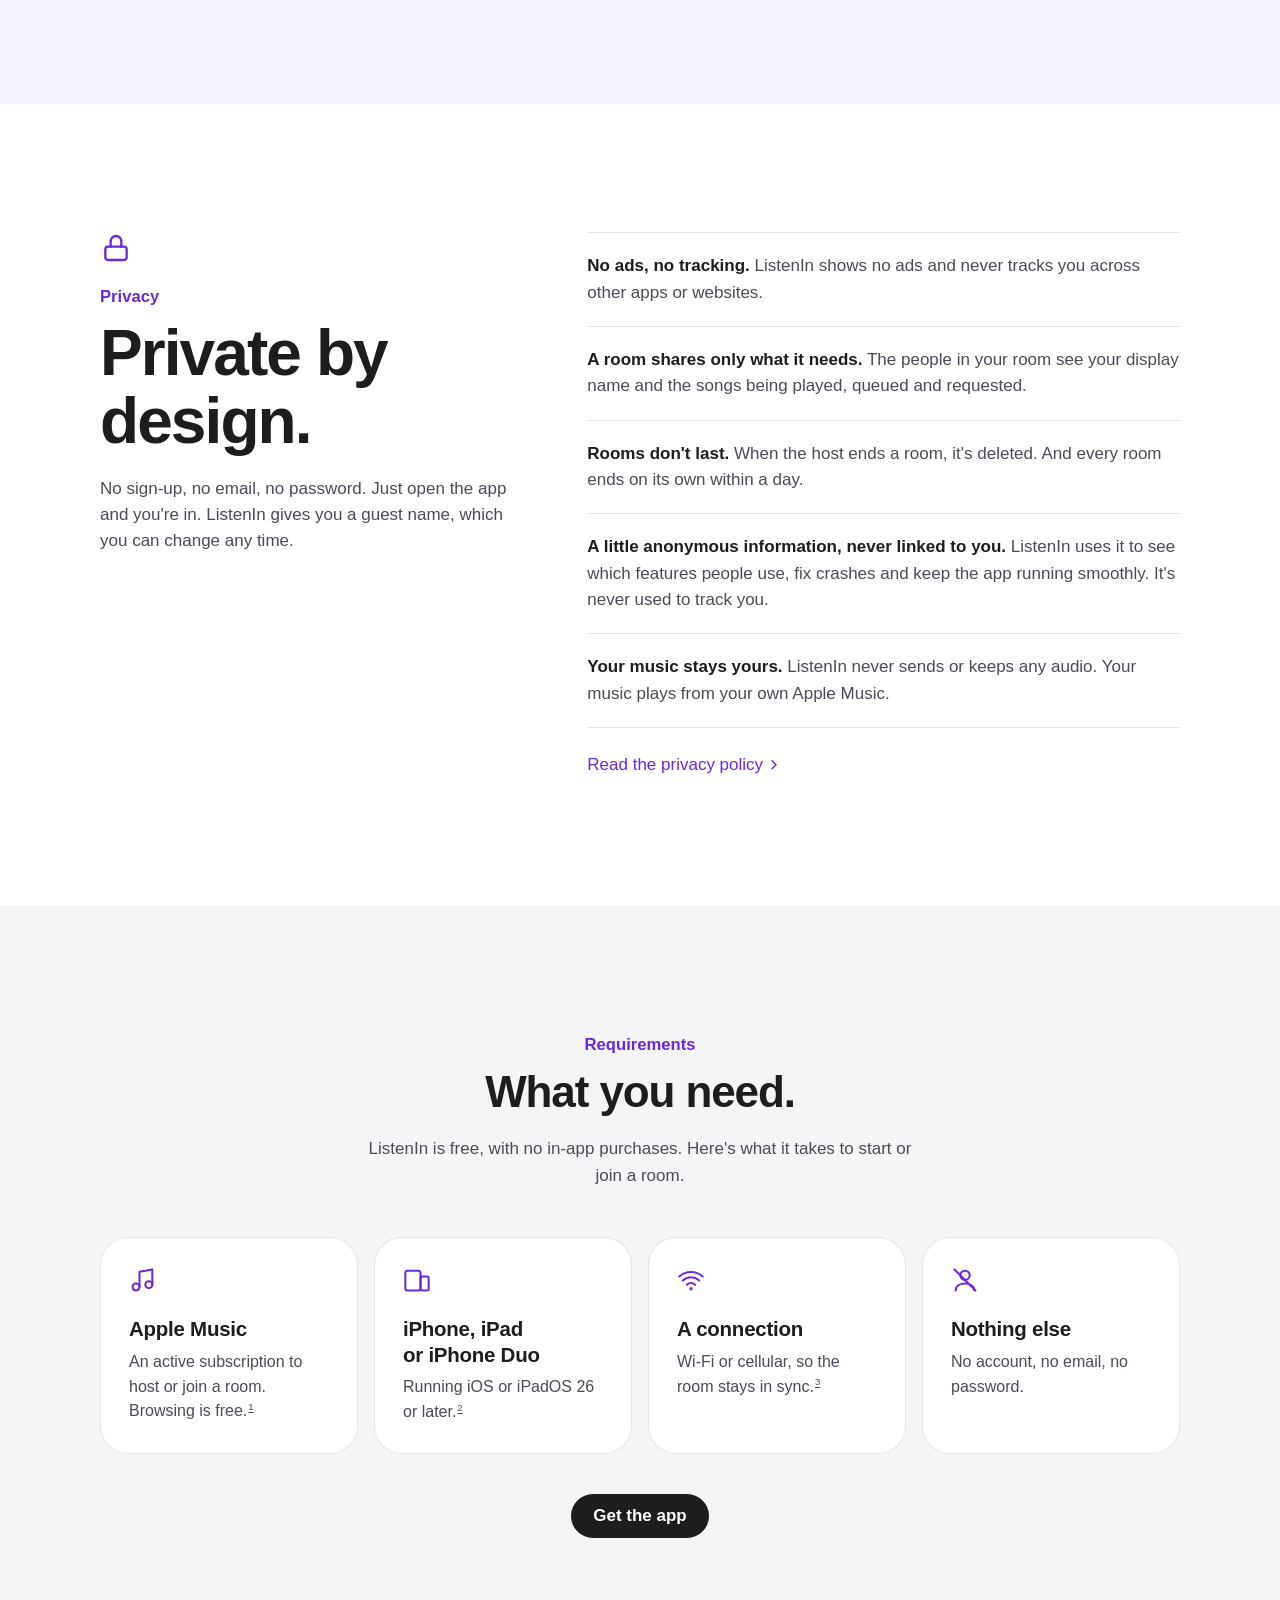
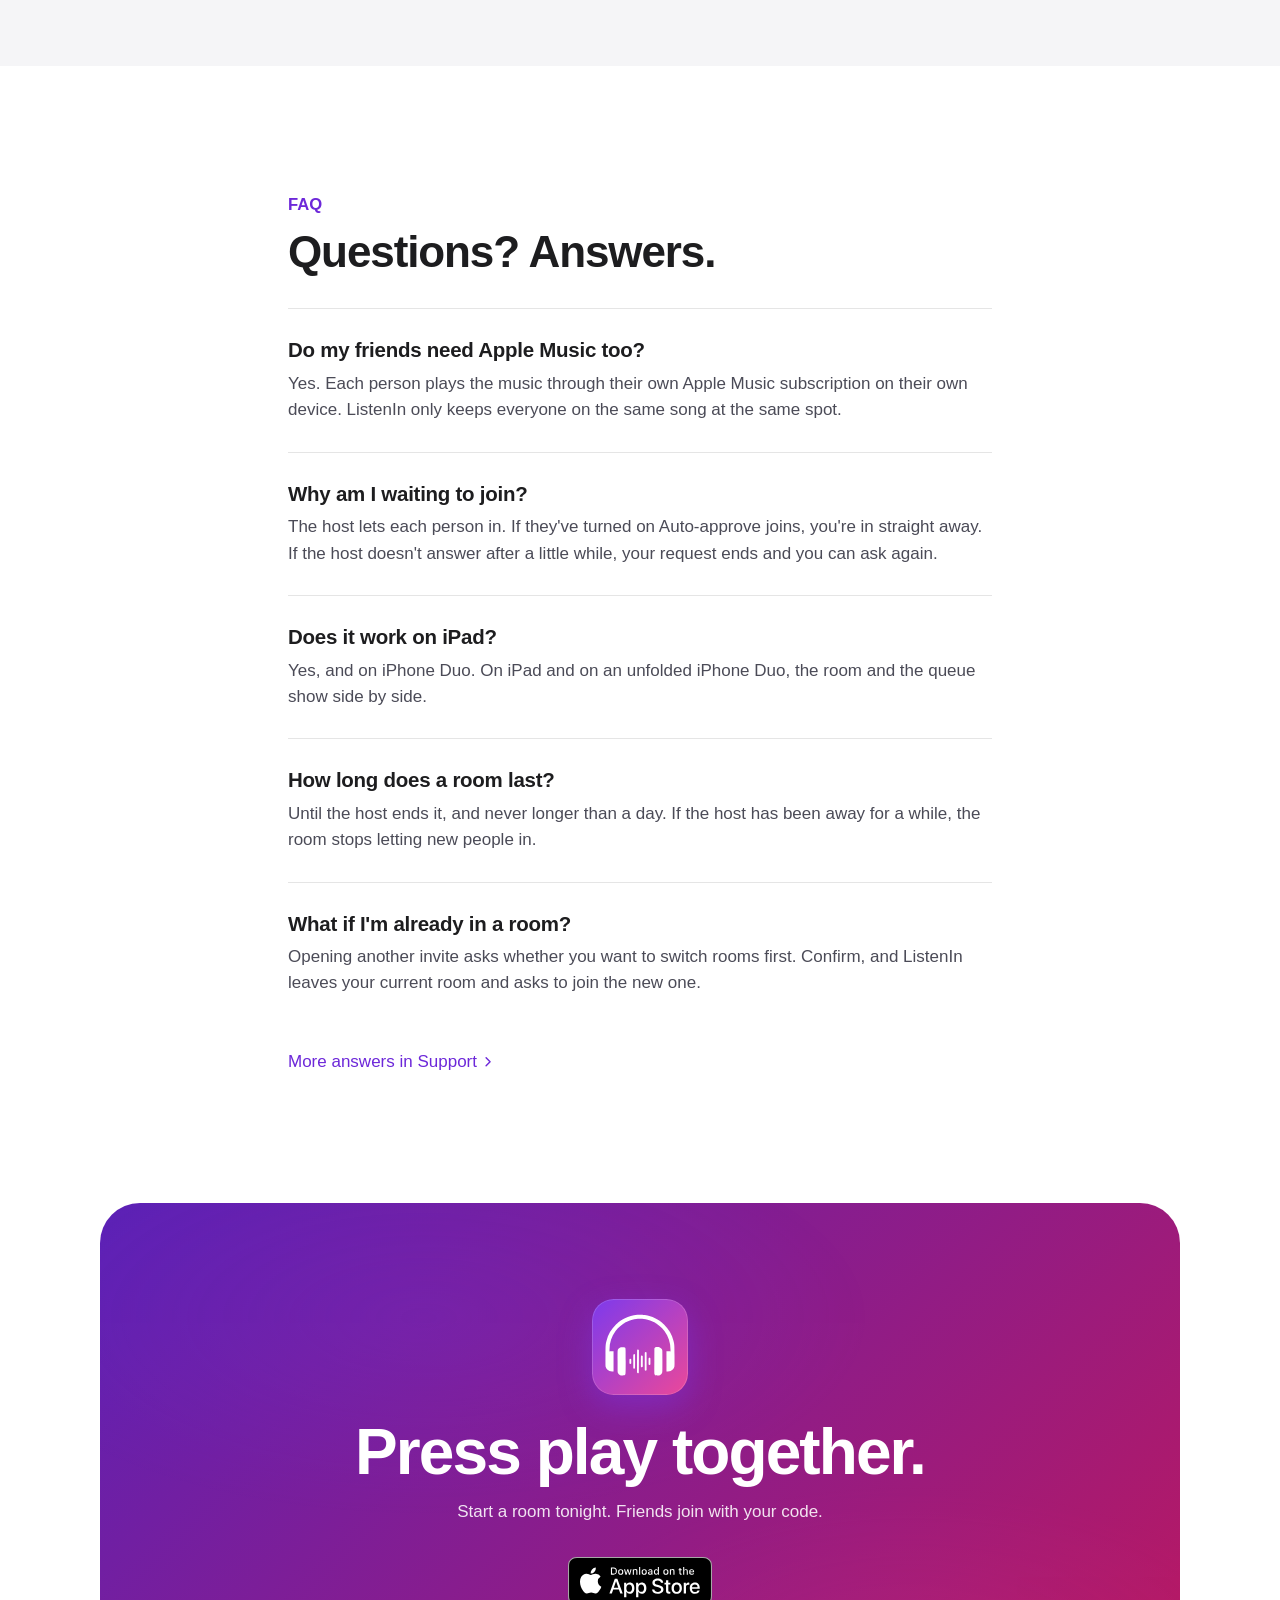
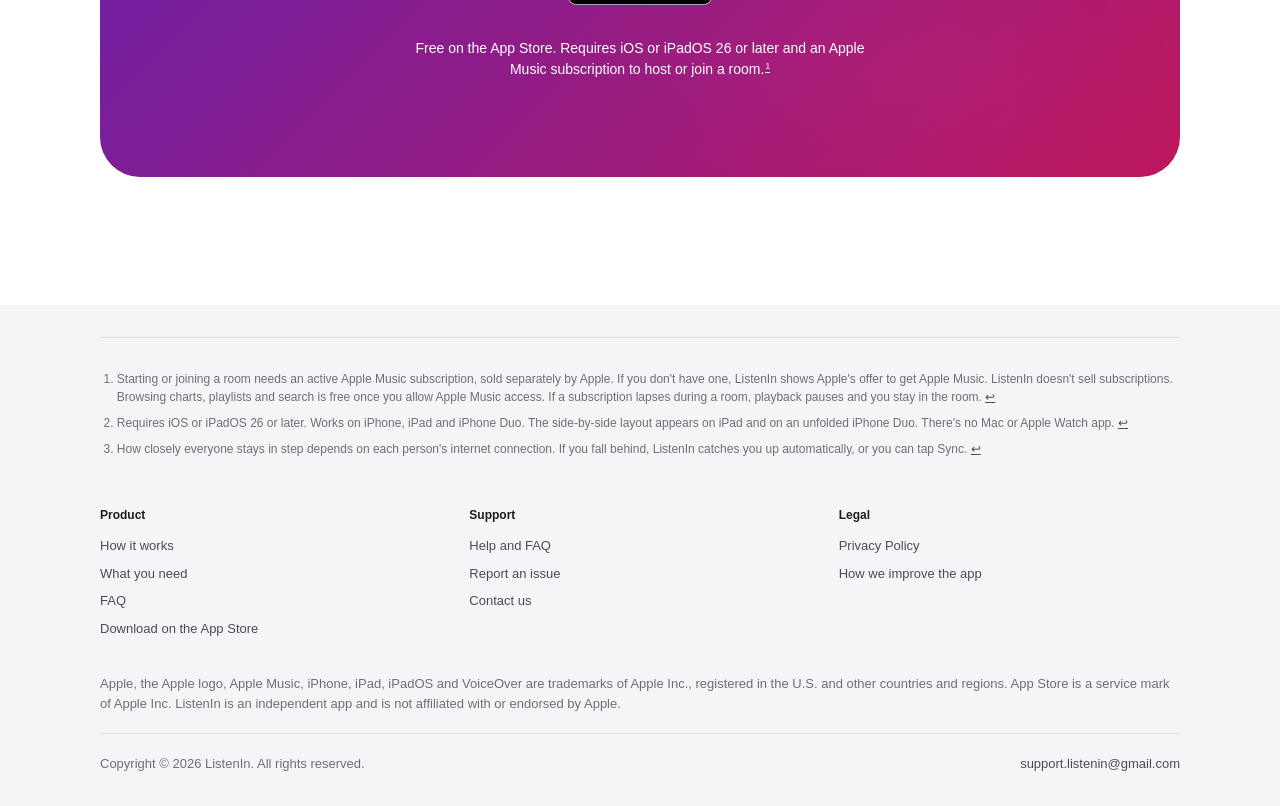
==== commit 799f8ccc: "Apple-style redesign in plain language; accurate privacy policy - Redesign home, join, privacy and s" ====
--- a/index.html
+++ b/index.html
@@ -2,70 +2,317 @@
 <html lang="en">
 <head>
 <meta charset="utf-8">
-<meta name="viewport" content="width=device-width, initial-scale=1">
-<meta name="theme-color" content="#ffffff">
-<title>ListenIn: Social Music Rooms — Listen to Apple Music together, in sync</title>
-<meta name="description" content="ListenIn lets you and your friends listen to Apple Music together in perfect sync. Start a room, share a code, and everyone hears the same song at the same moment. No account required.">
-<link rel="icon" href="data:image/svg+xml,%3Csvg xmlns='http://www.w3.org/2000/svg' viewBox='0 0 1024 1024'%3E%3Cdefs%3E%3ClinearGradient id='g' x1='0' y1='0' x2='1' y2='1'%3E%3Cstop offset='0' stop-color='%237C3AED'/%3E%3Cstop offset='1' stop-color='%23EC4899'/%3E%3C/linearGradient%3E%3C/defs%3E%3Crect width='1024' height='1024' rx='229.09' fill='url(%23g)'/%3E%3Cg transform='translate(399.36,538.79) scale(0.497307)'%3E%3Cg transform=%22translate(0.000000,510.000000) scale(0.100000,-0.100000)%22 fill=%22%23ffffff%22 stroke=%22none%22%3E %3Cpath d=%22M1754 5081 c-49 -22 -88 -70 -103 -126 -15 -57 -15 -4753 0 -4810 34 -123 159 -178 275 -120 54 27 91 74 105 132 11 50 11 4736 0 4786 -14 58 -51 105 -105 132 -60 30 -115 32 -172 6z%22/%3E %3Cpath d=%22M3389 4537 c-29 -16 -54 -40 -74 -72 l-30 -48 0 -1866 0 -1866 27 -45 c74 -127 265 -127 338 2 l25 43 0 1866 0 1866 -30 48 c-37 60 -98 95 -165 95 -30 0 -63 -8 -91 -23z%22/%3E %3Cpath d=%22M952 4109 c-47 -14 -106 -77 -121 -130 -9 -34 -11 -370 -9 -1449 3 -1359 4 -1406 22 -1443 22 -45 78 -85 136 -98 80 -18 172 26 210 101 20 39 20 61 20 1460 0 1390 0 1422 -20 1459 -45 89 -139 128 -238 100z%22/%3E %3Cpath d=%22M2574 3801 c-49 -22 -88 -70 -103 -126 -15 -53 -15 -2194 -1 -2246 47 -168 271 -198 358 -49 l27 45 0 1125 0 1125 -23 42 c-47 89 -166 128 -258 84z%22/%3E %3Cpath d=%22M4225 3311 c-47 -22 -89 -64 -104 -104 -18 -46 -15 -1278 3 -1320 30 -72 129 -126 205 -112 54 10 116 50 143 92 l23 38 0 647 0 646 -30 43 c-57 81 -155 109 -240 70z%22/%3E %3Cpath d=%22M115 3101 c-50 -22 -91 -69 -105 -119 -14 -51 -13 -814 1 -865 14 -52 77 -113 131 -128 86 -23 188 22 228 101 19 37 20 60 20 460 0 394 -1 423 -19 458 -50 98 -159 137 -256 93z%22/%3E %3C/g%3E%3C/g%3E%3Cg transform='translate(143.36,122.88) scale(1.44)'%3E%3Cg transform=%22translate(0.000000,512.000000) scale(0.100000,-0.100000)%22 fill=%22%23ffffff%22 stroke=%22none%22%3E %3Cpath d=%22M2365 4804 c-358 -37 -634 -113 -920 -254 -275 -135 -448 -257 -663 -465 -358 -347 -591 -748 -706 -1215 -70 -284 -69 -275 -73 -1100 -4 -664 -3 -752 12 -812 21 -87 57 -150 120 -213 95 -96 202 -135 368 -135 l97 0 0 750 0 750 -98 0 c-54 0 -121 -6 -150 -14 l-52 -13 0 131 c0 523 151 987 450 1386 306 409 752 709 1241 834 217 56 336 70 569 70 233 0 352 -14 569 -70 489 -125 935 -425 1241 -834 299 -399 450 -863 450 -1386 l0 -131 -52 13 c-29 8 -96 14 -150 14 l-98 0 0 -750 0 -750 97 0 c166 0 273 39 368 135 63 63 99 126 120 213 15 60 16 148 12 812 -4 825 -3 816 -73 1100 -115 467 -348 868 -706 1215 -215 209 -389 331 -663 465 -242 119 -477 192 -755 235 -101 15 -468 28 -555 19z%22/%3E %3Cpath d=%22M1091 2388 c-74 -28 -142 -97 -170 -171 -21 -57 -21 -64 -21 -857 0 -793 0 -800 21 -857 29 -77 96 -143 174 -172 52 -20 75 -22 185 -19 110 3 129 6 156 25 67 48 64 -8 64 1023 0 1031 3 975 -64 1023 -28 20 -45 22 -161 24 -112 2 -137 0 -184 -19z%22/%3E %3Cpath d=%22M3702 2393 c-18 -9 -43 -30 -55 -47 l-22 -31 -3 -943 c-3 -1045 -6 -986 62 -1035 27 -19 46 -22 156 -25 110 -3 133 -1 185 19 78 29 145 95 174 172 21 57 21 64 21 857 0 793 0 800 -21 857 -29 76 -96 143 -172 172 -75 27 -272 30 -325 4z%22/%3E %3C/g%3E%3C/g%3E%3C/svg%3E">
+<meta name="viewport" content="width=device-width, initial-scale=1, viewport-fit=cover">
+<meta name="color-scheme" content="light dark">
+<meta name="theme-color" media="(prefers-color-scheme: light)" content="#ffffff">
+<meta name="theme-color" media="(prefers-color-scheme: dark)" content="#000000">
+<title>ListenIn — Listen to Apple Music together, in sync</title>
+<meta name="description" content="Start a room from any Apple Music song, share a six-character code, and listen with friends at the same moment. Free on iPhone, iPad and iPhone Duo. Requires an Apple Music subscription to host or join.">
+<link rel="canonical" href="https://guptaTushar10397.github.io/listenin-site/">
+<meta name="apple-itunes-app" content="app-id=6790826566">
+<meta property="og:type" content="website">
+<meta property="og:site_name" content="ListenIn">
+<meta property="og:title" content="ListenIn — Listen to Apple Music together">
+<meta property="og:description" content="Start a room, share a code, and everyone hears the same song at the same moment.">
+<meta property="og:url" content="https://guptaTushar10397.github.io/listenin-site/">
+<meta property="og:image" content="https://guptaTushar10397.github.io/listenin-site/img/screen-room.jpg">
+<meta property="og:image:width" content="552">
+<meta property="og:image:height" content="1200">
+<meta property="og:image:alt" content="ListenIn Room screen: room code AK83AQ with Copy and Share buttons, the current song Sunset Horizon by Velvet Noise, and a join request from Guest TQ71 with the Auto-approve joins switch turned off.">
+<meta property="og:locale" content="en_US">
+<meta name="twitter:card" content="summary">
+<meta name="twitter:title" content="ListenIn — Listen to Apple Music together">
+<meta name="twitter:description" content="Start a room, share a code, and everyone hears the same song at the same moment.">
+<meta name="twitter:image" content="https://guptaTushar10397.github.io/listenin-site/img/screen-room.jpg">
+<meta name="twitter:image:alt" content="ListenIn Room screen: room code AK83AQ with Copy and Share buttons, the current song Sunset Horizon by Velvet Noise, and a join request from Guest TQ71 with the Auto-approve joins switch turned off.">
+<link rel="icon" href="favicon.svg" type="image/svg+xml">
+<link rel="apple-touch-icon" href="apple-touch-icon.png">
 <link rel="stylesheet" href="style.css">
+<script>if('IntersectionObserver' in window)document.documentElement.classList.add('js')</script>
+<script type="application/ld+json">
+{"@context":"https://schema.org","@type":"MobileApplication","name":"ListenIn: Social Music Rooms","alternateName":"ListenIn","operatingSystem":"iOS 26 or later, iPadOS 26 or later","applicationCategory":"MusicApplication","applicationSubCategory":"Social Networking","contentRating":"4+","offers":{"@type":"Offer","price":"0","priceCurrency":"USD"},"downloadUrl":"https://apps.apple.com/app/id6790826566","installUrl":"https://apps.apple.com/app/id6790826566","url":"https://guptaTushar10397.github.io/listenin-site/","screenshot":["https://guptaTushar10397.github.io/listenin-site/img/screen-room.jpg","https://guptaTushar10397.github.io/listenin-site/img/screen-player.jpg","https://guptaTushar10397.github.io/listenin-site/img/screen-queue.jpg","https://guptaTushar10397.github.io/listenin-site/img/screen-music.jpg","https://guptaTushar10397.github.io/listenin-site/img/screen-join.jpg"],"author":{"@type":"Organization","name":"ListenIn"},"publisher":{"@type":"Organization","name":"ListenIn"},"description":"Listen to Apple Music together. Start a room from any song, share a six-character code, and everyone hears the same song at the same moment. Hosting or joining a room needs an Apple Music subscription."}
+</script>
 </head>
 <body>
-<nav class="nav"><div class="wrap">
-  <a class="brand" href="index.html"><span class="app-icon" aria-hidden="true"></span> ListenIn</a>
-  <div class="nav-links">
-    <a href="index.html">Home</a>
-    <a href="privacy.html">Privacy</a>
-    <a href="support.html">Support</a>
-  </div>
-</div></nav>
-
-<header class="hero"><div class="wrap">
-  <span class="app-icon" aria-hidden="true"></span>
-  <h1>ListenIn</h1>
-  <p class="tagline">Social Music Rooms</p>
-  <p class="subtitle">We don't stream music — we synchronize experiences. A real-time social listening app for iPhone and iPad: start a room, share a short code, and everyone hears the same song at the same moment, each through their own Apple Music.</p>
-  <div class="cta">
-    <a class="appstore" href="https://apps.apple.com/app/id6790826566">
-      <img src="app-store-badge.svg" alt="Download ListenIn on the App Store" width="168" height="56">
-    </a>
-  </div>
-  <div class="badges">
-    <span class="badge"><span class="dot"></span> Powered by Apple Music</span>
-    <span class="badge"><span class="dot"></span> Real-time sync</span>
-    <span class="badge"><span class="dot"></span> No account</span>
-  </div>
-</div></header>
-
-<main>
-<section class="wrap">
-  <p class="section-title">How ListenIn works</p>
-  <div class="cards">
-    <div class="card"><div class="ico">🎶</div><h3>Start a room</h3><p>Pick a song and you're hosting. ListenIn gives you a short code to share with friends.</p></div>
-    <div class="card"><div class="ico">👥</div><h3>Invite friends</h3><p>Anyone with the code joins your room in a tap — no sign-up, no password.</p></div>
-    <div class="card"><div class="ico">📡</div><h3>Listen in sync</h3><p>Play, pause, queue, and skip as the host. Everyone stays perfectly in time.</p></div>
-  </div>
-</section>
-
-<section class="wrap">
-  <div class="callout">
-    <h2>Private by design</h2>
-    <p>No sign-up and no profile — ListenIn connects you anonymously. A room shares only the display name you choose and the songs being played; the music itself plays through your own Apple Music, on your own device. No analytics, no ads, no tracking.</p>
-  </div>
-</section>
-
-<section class="wrap download">
-  <p class="section-title">Get ListenIn</p>
-  <h2 class="download-title">Free on the App Store</h2>
-  <p class="download-sub">For iPhone and iPad. No account required.</p>
-  <a class="appstore" href="https://apps.apple.com/app/id6790826566">
-    <img src="app-store-badge.svg" alt="Download ListenIn on the App Store" width="168" height="56">
-  </a>
-</section>
+<a class="skip-link" href="#main">Skip to content</a>
+<svg width="0" height="0" style="position:absolute" aria-hidden="true" focusable="false">
+  <symbol id="i-chev" viewBox="0 0 24 24"><path d="M9 5l7 7-7 7"/></symbol>
+  <symbol id="i-menu" viewBox="0 0 24 24"><path d="M4 9h16M4 15h16"/></symbol>
+  <symbol id="i-tag" viewBox="0 0 24 24"><path d="M3 12V4a1 1 0 0 1 1-1h8l9 9-9 9z"/><circle cx="7.5" cy="7.5" r="1.5"/></symbol>
+  <symbol id="i-noacct" viewBox="0 0 24 24"><circle cx="12" cy="8" r="4"/><path d="M4 21c0-4 3.6-6 8-6s8 2 8 6M3 3l18 18"/></symbol>
+  <symbol id="i-devices" viewBox="0 0 24 24"><rect x="2" y="4" width="13" height="17" rx="2"/><rect x="15" y="9" width="7" height="12" rx="1.5"/></symbol>
+  <symbol id="i-note" viewBox="0 0 24 24"><path d="M9 18V5l11-2v13"/><circle cx="6" cy="18" r="3"/><circle cx="17" cy="16" r="3"/></symbol>
+  <symbol id="i-check" viewBox="0 0 24 24"><path d="M5 12.5l4.5 4.5L19 7"/></symbol>
+  <symbol id="i-lock" viewBox="0 0 24 24"><rect x="4" y="11" width="16" height="10" rx="2"/><path d="M8 11V7a4 4 0 0 1 8 0v4"/></symbol>
+  <symbol id="i-signal" viewBox="0 0 24 24"><path d="M2 9a15 15 0 0 1 20 0M5 12.5a10 10 0 0 1 14 0M8.5 16a5 5 0 0 1 7 0"/><circle cx="12" cy="19.5" r=".6"/></symbol>
+  <symbol id="i-a11y" viewBox="0 0 24 24"><circle cx="12" cy="4.5" r="1.8"/><path d="M5 8.5l7 1.2 7-1.2M12 9.7v4.8l-3 6.5M12 14.5l3 6.5"/></symbol>
+  <symbol id="g-phone" viewBox="0 0 64 64"><rect x="20" y="5" width="24" height="54" rx="6"/><path d="M28 10h8"/></symbol>
+  <symbol id="g-ipad" viewBox="0 0 64 64"><rect x="5" y="9" width="54" height="46" rx="6"/><rect x="11" y="15" width="18" height="34" rx="2"/><rect x="33" y="15" width="20" height="34" rx="2"/></symbol>
+  <symbol id="g-duo" viewBox="0 0 64 64"><rect x="5" y="12" width="54" height="40" rx="6"/><path d="M32 12v40"/><rect x="11" y="18" width="16" height="28" rx="2"/><rect x="37" y="18" width="16" height="28" rx="2"/></symbol>
+</svg>
+
+<header class="globalnav">
+  <div class="wrap">
+    <a class="brand" href="index.html"><span class="app-icon" aria-hidden="true"></span>ListenIn</a>
+    <nav class="nav-links" aria-label="Primary">
+      <ul>
+        <li><a href="index.html#how">How it works</a></li>
+        <li><a href="privacy.html">Privacy</a></li>
+        <li><a href="support.html">Support</a></li>
+      </ul>
+    </nav>
+    <a class="pill pill-sm" href="https://apps.apple.com/app/id6790826566" >Get the app<span class="vh"> on the App Store</span></a>
+    <details class="menu">
+      <summary aria-label="Menu"><svg class="i" aria-hidden="true"><use href="#i-menu"/></svg><span class="vh">Menu</span></summary>
+      <nav aria-label="Primary">
+        <ul>
+          <li><a href="index.html#how">How it works</a></li>
+          <li><a href="privacy.html">Privacy</a></li>
+          <li><a href="support.html">Support</a></li>
+        </ul>
+      </nav>
+    </details>
+  </div>
+</header>
+
+<main id="main">
+
+<section class="band ink hero" aria-labelledby="hero-title">
+  <div class="wrap">
+    <div class="hero-copy center">
+      <p class="eyebrow">ListenIn for iPhone, iPad and iPhone Duo</p>
+      <h1 id="hero-title">Listen together.<br class="br-sm"> Same song, same second.</h1>
+      <p class="lead">Start a room from any song on Apple Music, share a six-character code, and everyone hears it at the same moment, each on their own device.</p>
+      <div class="cta-row">
+        <a class="badge" href="https://apps.apple.com/app/id6790826566"><img src="app-store-badge.svg" alt="Download on the App Store" width="144" height="48" decoding="async"></a>
+        <a class="more" href="#how">See how it works <svg class="i" aria-hidden="true"><use href="#i-chev"/></svg></a>
+      </div>
+      <p class="fine">Free. Requires iOS or iPadOS 26 or later. Hosting or joining a room needs an active Apple Music subscription.<sup><a href="#fn1" id="fnref1-a" aria-label="Footnote 1">1</a></sup></p>
+    </div>
+    <div class="hero-stage">
+      <div class="device front"><img src="img/screen-room.jpg" width="552" height="1200" fetchpriority="high" decoding="async" alt="ListenIn Room screen: room code AK83AQ with Copy and Share buttons, the current song Sunset Horizon by Velvet Noise, and a join request from Guest TQ71 with the Auto-approve joins switch turned off."></div>
+      <div class="device back" aria-hidden="true"><img src="img/screen-player.jpg" width="552" height="1200" loading="lazy" decoding="async" alt=""></div>
+    </div>
+  </div>
+</section>
+
+<section class="facts alt">
+  <div class="wrap">
+    <ul aria-label="At a glance">
+      <li><svg class="i" aria-hidden="true"><use href="#i-tag"/></svg>Free, no in-app purchases</li>
+      <li><svg class="i" aria-hidden="true"><use href="#i-noacct"/></svg>No account, no password</li>
+      <li><svg class="i" aria-hidden="true"><use href="#i-devices"/></svg>iPhone, iPad and iPhone Duo</li>
+      <li><svg class="i" aria-hidden="true"><use href="#i-note"/></svg>Works with Apple Music</li>
+    </ul>
+  </div>
+</section>
+
+<section class="band" id="how" aria-labelledby="how-title">
+  <div class="wrap">
+    <div class="center">
+      <p class="eyebrow">How it works</p>
+      <h2 class="h2" id="how-title">Three steps to a room.</h2>
+    </div>
+    <ol class="steps">
+      <li><span class="num" aria-hidden="true">1</span><h3>Pick a song.</h3><p>Browse charts and playlists or search Apple Music. Tap any song and your room is live.</p></li>
+      <li><span class="num" aria-hidden="true">2</span><h3>Share the code.</h3><p>Every room gets a six-character code. Copy it, or tap Share to send an invite link.</p></li>
+      <li><span class="num" aria-hidden="true">3</span><h3>Let friends in.</h3><p>Friends ask to join with your code, and you let them in. Or turn on Auto-approve, and anyone with the code joins straight away.</p></li>
+    </ol>
+    <p class="note center">Codes leave out look-alike characters such as 0 and O, or 1 and I, so they're easy to read out loud.</p>
+  </div>
+</section>
+
+<section class="band" aria-labelledby="start-title">
+  <div class="wrap chapter">
+    <div class="copy">
+      <p class="eyebrow">Start a room</p>
+      <h2 class="h2" id="start-title">Every song<br class="br-sm"> is a way in.</h2>
+      <p class="body">Explore Top Songs, trending charts, city and genre charts and featured playlists, or search across songs, albums, artists and playlists. Tap a song and you're hosting. Browsing is free once you allow Apple Music access.<sup><a href="#fn1" id="fnref1-b" aria-label="Footnote 1">1</a></sup></p>
+      <a class="more" href="#requirements">What you need <svg class="i" aria-hidden="true"><use href="#i-chev"/></svg></a>
+    </div>
+    <div class="media"><div class="plate"><div class="device"><img src="img/screen-music.jpg" width="552" height="1200" loading="lazy" decoding="async" alt="ListenIn Music tab with a search field for songs, albums, artists and playlists, and rows of Top Songs and Trending Now."></div></div></div>
+  </div>
+</section>
+
+<section class="band tint" aria-labelledby="invite-title">
+  <div class="wrap chapter flip">
+    <div class="copy">
+      <p class="eyebrow">Share the code</p>
+      <h2 class="h2" id="invite-title">Six characters.<br class="br-sm"> That's the invite.</h2>
+      <p class="body">Each room has a six-character code that leaves out look-alike characters, so it's easy to read out loud. Send it as a link and it opens ListenIn right at the join screen. Friends who don't have the app yet see the code and a link to the App Store.</p>
+      <div class="code-spec" aria-hidden="true">K7P2XM</div>
+      <a class="more" href="https://apps.apple.com/app/id6790826566">Get the app <svg class="i" aria-hidden="true"><use href="#i-chev"/></svg></a>
+    </div>
+    <div class="media"><div class="device"><img src="img/screen-join.jpg" width="552" height="1200" loading="lazy" decoding="async" alt="ListenIn Join a Room screen asking for the room code your friend shared, with a Join Room button and a Browse Music option to start your own room."></div></div>
+  </div>
+</section>
+
+<section class="band" aria-labelledby="host-title">
+  <div class="wrap chapter">
+    <div class="copy">
+      <p class="eyebrow">You're the host</p>
+      <h2 class="h2" id="host-title">You decide<br class="br-sm"> who comes in.</h2>
+      <p class="body">Friends ask to join with your code, and their request waits for you. Let them in, or decline. Want it open? Turn on Auto-approve joins, and anyone with the code joins instantly. It's off until you turn it on, so no one gets in without your OK.</p>
+    </div>
+    <div class="media"><figure class="detail"><img src="img/screen-room.jpg" width="552" height="1200" loading="lazy" decoding="async" alt="Join requests in a ListenIn room: one person waiting, the Auto-approve joins switch turned off, and Guest TQ71 with buttons to decline or let them in."></figure></div>
+  </div>
+</section>
+
+<section class="band ink sync center" aria-labelledby="sync-title">
+  <div class="wrap">
+    <p class="eyebrow">Always in step</p>
+    <h2 class="h2" id="sync-title">Everyone hears<br class="br-sm"> the same moment.</h2>
+    <p class="body">The host sets the pace: play, pause, skip. Everyone in the room follows. ListenIn keeps everyone in step with the host and quietly catches up anyone who slips. If you fall behind, a Sync button appears in your player. One tap brings you back.<sup><a href="#fn3" id="fnref3-a" aria-label="Footnote 3">3</a></sup></p>
+    <div class="device"><img src="img/screen-player.jpg" width="552" height="1200" loading="lazy" decoding="async" alt="ListenIn full-screen player showing Sunset Horizon by Velvet Noise with playback controls, copy, AirPlay and share buttons, and an End Room button."></div>
+    <dl class="specs">
+      <div><dt>In step</dt><dd>Everyone hears the same part of the song as the host.<sup><a href="#fn3" id="fnref3-b" aria-label="Footnote 3">3</a></sup></dd></div>
+      <div><dt>Your Apple Music</dt><dd>Each person plays on their own device, with their own subscription.</dd></div>
+      <div><dt>No audio sent</dt><dd>ListenIn shares only which song, where it is, and whether it's playing.</dd></div>
+    </dl>
+  </div>
+</section>
+
+<section class="band" aria-labelledby="queue-title">
+  <div class="wrap chapter flip">
+    <div class="copy">
+      <p class="eyebrow">Shared queue</p>
+      <h2 class="h2" id="queue-title">A queue the whole<br class="br-sm"> room can add to.</h2>
+      <p class="body">Anyone in the room can request a song from Apple Music. As the host, you approve or decline each request, add your own picks, drag to reorder, shuffle and skip.</p>
+      <div class="can">
+        <div>
+          <h3>Listeners can</h3>
+          <ul>
+            <li><svg class="i" aria-hidden="true"><use href="#i-check"/></svg>Request any song from Apple Music</li>
+            <li><svg class="i" aria-hidden="true"><use href="#i-check"/></svg>Leave, and ask to rejoin later with the same code</li>
+          </ul>
+        </div>
+        <div>
+          <h3>Hosts can</h3>
+          <ul>
+            <li><svg class="i" aria-hidden="true"><use href="#i-check"/></svg>Approve or decline requests</li>
+            <li><svg class="i" aria-hidden="true"><use href="#i-check"/></svg>Drag to reorder, shuffle and skip</li>
+            <li><svg class="i" aria-hidden="true"><use href="#i-check"/></svg>End the room for everyone</li>
+          </ul>
+        </div>
+      </div>
+    </div>
+    <div class="media"><div class="plate"><div class="device"><img src="img/screen-queue.jpg" width="552" height="1200" loading="lazy" decoding="async" alt="ListenIn Queue screen: two song requests from a guest, each with decline and approve buttons, and an Up Next list with a Shuffle button and a Drag to reorder hint."></div></div></div>
+  </div>
+</section>
+
+<section class="band tint center" aria-labelledby="devices-title">
+  <div class="wrap">
+    <p class="eyebrow">iPhone, iPad and iPhone Duo</p>
+    <h2 class="h2" id="devices-title">Room to spread out.</h2>
+    <p class="body wide">On iPad or an unfolded iPhone Duo, the room opens into two columns: the code, the song and the listeners on one side, and join requests and the queue on the other. The player shows the queue next to the artwork. Turn or fold your device, and the layout follows without losing your place.<sup><a href="#fn2" id="fnref2-a" aria-label="Footnote 2">2</a></sup></p>
+    <ul class="tiles">
+      <li><svg class="i glyph" aria-hidden="true"><use href="#g-phone"/></svg><h3>iPhone</h3><p>Everything in one column.</p></li>
+      <li><svg class="i glyph" aria-hidden="true"><use href="#g-ipad"/></svg><h3>iPad</h3><p>Room and queue side by side, even with another app open next to it.</p></li>
+      <li><svg class="i glyph" aria-hidden="true"><use href="#g-duo"/></svg><h3>iPhone Duo</h3><p>One column folded. Two columns unfolded.</p></li>
+    </ul>
+    <p class="a11y"><svg class="i" aria-hidden="true"><use href="#i-a11y"/></svg>Built for everyone. ListenIn works with VoiceOver, follows your preferred text size, and respects Reduce Motion.</p>
+  </div>
+</section>
+
+<section class="band" id="privacy" aria-labelledby="privacy-title">
+  <div class="wrap split">
+    <div>
+      <svg class="i lock" aria-hidden="true"><use href="#i-lock"/></svg>
+      <p class="eyebrow">Privacy</p>
+      <h2 class="h2" id="privacy-title">Private by design.</h2>
+      <p class="body">No sign-up, no email, no password. Just open the app and you're in. ListenIn gives you a guest name, which you can change any time.</p>
+    </div>
+    <div>
+      <ul class="points">
+        <li><strong>No ads, no tracking.</strong> ListenIn shows no ads and never tracks you across other apps or websites.</li>
+        <li><strong>A room shares only what it needs.</strong> The people in your room see your display name and the songs being played, queued and requested.</li>
+        <li><strong>Rooms don't last.</strong> When the host ends a room, it's deleted. And every room ends on its own within a day.</li>
+        <li><strong>A little anonymous information, never linked to you.</strong> ListenIn uses it to see which features people use, fix crashes and keep the app running smoothly. It's never used to track you.</li>
+        <li><strong>Your music stays yours.</strong> ListenIn never sends or keeps any audio. Your music plays from your own Apple Music.</li>
+      </ul>
+      <a class="more" href="privacy.html">Read the privacy policy <svg class="i" aria-hidden="true"><use href="#i-chev"/></svg></a>
+    </div>
+  </div>
+</section>
+
+<section class="band alt center" id="requirements" aria-labelledby="req-title">
+  <div class="wrap">
+    <p class="eyebrow">Requirements</p>
+    <h2 class="h2-sm" id="req-title">What you need.</h2>
+    <p class="body">ListenIn is free, with no in-app purchases. Here's what it takes to start or join a room.</p>
+    <ul class="reqs">
+      <li><svg class="i" aria-hidden="true"><use href="#i-note"/></svg><h3>Apple Music</h3><p>An active subscription to host or join a room. Browsing is free.<sup><a href="#fn1" id="fnref1-c" aria-label="Footnote 1">1</a></sup></p></li>
+      <li><svg class="i" aria-hidden="true"><use href="#i-devices"/></svg><h3>iPhone, iPad or iPhone Duo</h3><p>Running iOS or iPadOS 26 or later.<sup><a href="#fn2" id="fnref2-b" aria-label="Footnote 2">2</a></sup></p></li>
+      <li><svg class="i" aria-hidden="true"><use href="#i-signal"/></svg><h3>A connection</h3><p>Wi-Fi or cellular, so the room stays in sync.<sup><a href="#fn3" id="fnref3-c" aria-label="Footnote 3">3</a></sup></p></li>
+      <li><svg class="i" aria-hidden="true"><use href="#i-noacct"/></svg><h3>Nothing else</h3><p>No account, no email, no password.</p></li>
+    </ul>
+    <div class="center-cta"><a class="pill" href="https://apps.apple.com/app/id6790826566" >Get the app<span class="vh"> on the App Store</span></a></div>
+  </div>
+</section>
+
+<section class="band" id="faq" aria-labelledby="faq-title">
+  <div class="wrap narrow">
+    <p class="eyebrow">FAQ</p>
+    <h2 class="h2-sm" id="faq-title">Questions? Answers.</h2>
+    <div class="qa">
+      <div><h3>Do my friends need Apple Music too?</h3><p>Yes. Each person plays the music through their own Apple Music subscription on their own device. ListenIn only keeps everyone on the same song at the same spot.</p></div>
+      <div><h3>Why am I waiting to join?</h3><p>The host lets each person in. If they've turned on Auto-approve joins, you're in straight away. If the host doesn't answer after a little while, your request ends and you can ask again.</p></div>
+      <div><h3>Does it work on iPad?</h3><p>Yes, and on iPhone Duo. On iPad and on an unfolded iPhone Duo, the room and the queue show side by side.</p></div>
+      <div><h3>How long does a room last?</h3><p>Until the host ends it, and never longer than a day. If the host has been away for a while, the room stops letting new people in.</p></div>
+      <div><h3>What if I'm already in a room?</h3><p>Opening another invite asks whether you want to switch rooms first. Confirm, and ListenIn leaves your current room and asks to join the new one.</p></div>
+    </div>
+    <a class="more" href="support.html">More answers in Support <svg class="i" aria-hidden="true"><use href="#i-chev"/></svg></a>
+  </div>
+</section>
+
+<section class="band closing" aria-labelledby="cta-title">
+  <div class="wrap">
+    <div class="tile-cta">
+      <span class="app-icon icon-lg" aria-hidden="true"></span>
+      <h2 class="h2" id="cta-title">Press play together.</h2>
+      <p>Start a room tonight. Friends join with your code.</p>
+      <a class="badge" href="https://apps.apple.com/app/id6790826566"><img src="app-store-badge.svg" alt="Download on the App Store" width="144" height="48" loading="lazy" decoding="async"></a>
+      <p class="fine">Free on the App Store. Requires iOS or iPadOS 26 or later and an Apple Music subscription to host or join a room.<sup><a href="#fn1" id="fnref1-d" aria-label="Footnote 1">1</a></sup></p>
+    </div>
+  </div>
+</section>
+
+<section class="footnotes" aria-labelledby="fn-title">
+  <div class="wrap"><div>
+    <h2 id="fn-title" class="vh">Footnotes</h2>
+    <ol>
+      <li id="fn1">Starting or joining a room needs an active Apple Music subscription, sold separately by Apple. If you don't have one, ListenIn shows Apple's offer to get Apple Music. ListenIn doesn't sell subscriptions. Browsing charts, playlists and search is free once you allow Apple Music access. If a subscription lapses during a room, playback pauses and you stay in the room. <a href="#fnref1-a" aria-label="Back to content">↩</a></li>
+      <li id="fn2">Requires iOS or iPadOS 26 or later. Works on iPhone, iPad and iPhone Duo. The side-by-side layout appears on iPad and on an unfolded iPhone Duo. There's no Mac or Apple Watch app. <a href="#fnref2-a" aria-label="Back to content">↩</a></li>
+      <li id="fn3">How closely everyone stays in step depends on each person's internet connection. If you fall behind, ListenIn catches you up automatically, or you can tap Sync. <a href="#fnref3-a" aria-label="Back to content">↩</a></li>
+    </ol>
+  </div></div>
+</section>
+
 </main>
 
-<footer><div class="wrap">
-  <span>© 2026 Tushar Gupta</span>
-  <span><a href="privacy.html">Privacy</a> · <a href="support.html">Support</a> · <a href="mailto:support.listenin@gmail.com">support.listenin@gmail.com</a></span>
-</div></footer>
+<footer>
+  <div class="wrap">
+    <div class="fcols">
+      <nav aria-labelledby="f-product"><h2 class="footer-h" id="f-product">Product</h2><ul>
+        <li><a href="index.html#how">How it works</a></li>
+        <li><a href="index.html#requirements">What you need</a></li>
+        <li><a href="index.html#faq">FAQ</a></li>
+        <li><a href="https://apps.apple.com/app/id6790826566">Download on the App Store</a></li>
+      </ul></nav>
+      <nav aria-labelledby="f-support"><h2 class="footer-h" id="f-support">Support</h2><ul>
+        <li><a href="support.html">Help and FAQ</a></li>
+        <li><a href="support.html#report">Report an issue</a></li>
+        <li><a href="mailto:support.listenin@gmail.com">Contact us</a></li>
+      </ul></nav>
+      <nav aria-labelledby="f-legal"><h2 class="footer-h" id="f-legal">Legal</h2><ul>
+        <li><a href="privacy.html">Privacy Policy</a></li>
+        <li><a href="privacy.html#analytics">How we improve the app</a></li>
+      </ul></nav>
+    </div>
+    <p>Apple, the Apple logo, Apple Music, iPhone, iPad, iPadOS and VoiceOver are trademarks of Apple Inc., registered in the U.S. and other countries and regions. App Store is a service mark of Apple Inc. ListenIn is an independent app and is not affiliated with or endorsed by Apple.</p>
+    <div class="legal-row"><span>Copyright © 2026 ListenIn. All rights reserved.</span><a href="mailto:support.listenin@gmail.com">support.listenin@gmail.com</a></div>
+  </div>
+</footer>
+
 </body>
 </html>
--- a/style.css
+++ b/style.css
@@ -0,0 +1,382 @@
+/* ListenIn site — one stylesheet, system fonts, no external assets. */
+:root{
+  color-scheme:light dark;
+  --font:-apple-system,BlinkMacSystemFont,"SF Pro Text","SF Pro Display","Helvetica Neue",Helvetica,Arial,sans-serif;
+  --font-mono:ui-monospace,"SF Mono",SFMono-Regular,Menlo,monospace;
+  --fs-hero:clamp(40px,7.2vw,88px);--fs-h2:clamp(32px,5.2vw,64px);--fs-h2-sm:clamp(28px,3.6vw,44px);
+  --fs-h3:clamp(19px,1.6vw,24px);--fs-lead:clamp(19px,1.9vw,24px);--fs-body:clamp(17px,1.25vw,19px);
+  --fs-eyebrow:clamp(15px,1.3vw,19px);--fs-spec:clamp(28px,3vw,40px);--fs-small:14px;--fs-fine:12px;
+  --section-y:clamp(64px,10vw,128px);--gutter:max(16px,env(safe-area-inset-left));
+  --max:1080px;--max-wide:1200px;--max-prose:44rem;
+  --bg:#FFFFFF;--surface-alt:#F5F5F7;--surface-tint:#F6F2FF;--surface-raised:#FFFFFF;--surface-ink:#0B0B12;
+  --text:#1D1D1F;--text-2:#4B4B57;--text-3:#6E6E78;--hairline:rgba(0,0,0,.10);
+  --accent:#6D28D9;--accent-hover:#5B21B6;--focus:#7C3AED;
+  --brand-1:#7C3AED;--brand-2:#A855F7;--brand-3:#EC4899;
+  --brand-gradient:linear-gradient(135deg,#7C3AED 0%,#EC4899 100%);
+  --brand-gradient-deep:linear-gradient(135deg,#5B21B6 0%,#BE185D 100%);
+  --grad-text:var(--brand-gradient-deep);
+  --glow:radial-gradient(60% 50% at 30% 20%,rgba(124,58,237,.35),transparent 70%),radial-gradient(50% 45% at 75% 80%,rgba(236,72,153,.28),transparent 70%);
+  --on-ink:#F5F5F7;--on-ink-2:#B4B4C0;--on-ink-accent:#C4B5FD;
+  --pill-bg:#1D1D1F;--pill-fg:#FFFFFF;--ink-edge:transparent;
+  --r-xs:8px;--r-sm:12px;--r-md:20px;--r-lg:28px;--r-xl:40px;--r-pill:980px;
+  --shadow-card:0 1px 2px rgba(0,0,0,.04),0 8px 24px rgba(0,0,0,.06);
+  --ease:cubic-bezier(.25,.1,.25,1);--dur:360ms;
+}
+@media (prefers-color-scheme:dark){:root{
+  --bg:#000000;--surface-alt:#0F0F14;--surface-tint:#15101F;--surface-raised:#1C1C22;
+  --text:#F5F5F7;--text-2:#C7C7CF;--text-3:#9A9AA6;--hairline:rgba(255,255,255,.12);
+  --accent:#C4B5FD;--accent-hover:#DDD6FE;--focus:#C4B5FD;
+  --grad-text:linear-gradient(135deg,#C4B5FD,#F9A8D4);
+  --pill-bg:#F5F5F7;--pill-fg:#000000;--ink-edge:rgba(255,255,255,.08);
+  --shadow-card:0 0 0 1px var(--hairline);
+}}
+@media (min-width:600px){:root{--gutter:24px}}
+@media (min-width:1024px){:root{--gutter:32px}}
+
+*,*::before,*::after{box-sizing:border-box}
+*{margin:0;padding:0}
+html{-webkit-text-size-adjust:100%;scroll-behavior:smooth;overflow-x:clip}
+body{font:400 var(--fs-body)/1.55 var(--font);background:var(--bg);color:var(--text);overflow-x:clip;
+  -webkit-font-smoothing:antialiased;text-rendering:optimizeLegibility;font-synthesis:none}
+img,svg{max-width:100%}
+img{display:block;height:auto}
+[hidden]{display:none!important}
+ul,ol{list-style:none}
+p{text-wrap:pretty}
+h1,h2,h3{text-wrap:balance}
+a{color:var(--accent);text-decoration:none}
+a:hover{color:var(--accent-hover)}
+:focus-visible{outline:3px solid var(--focus);outline-offset:3px}
+a:not(.pill):not(.badge):not(.skip-link):not(.brand):not(.tile):focus-visible{border-radius:4px}
+.ink :focus-visible,.tile-cta :focus-visible{outline-color:#FFFFFF}
+.vh{position:absolute!important;width:1px;height:1px;overflow:hidden;clip:rect(0 0 0 0);white-space:nowrap}
+.skip-link{position:fixed;top:12px;left:12px;z-index:100;padding:10px 18px;border-radius:var(--r-pill);
+  background:var(--bg);color:var(--text);font-weight:600;transform:translateY(-200%)}
+.skip-link:focus{transform:none}
+.i{width:1em;height:1em;flex:none;fill:none;stroke:currentColor;stroke-width:1.75;stroke-linecap:round;stroke-linejoin:round;vertical-align:-.125em}
+.wrap{max-width:calc(var(--max) + 2*var(--gutter));margin:0 auto;padding-inline:var(--gutter)}
+.br-sm{display:none}
+@media (min-width:600px){.br-sm{display:inline}}
+
+/* type */
+.eyebrow{display:flex;align-items:center;gap:8px;font-size:var(--fs-eyebrow);font-weight:600;line-height:1.3;color:var(--accent);margin-bottom:12px}
+.center .eyebrow{justify-content:center}
+.h2{font-size:var(--fs-h2);font-weight:700;line-height:1.06;letter-spacing:-.03em;max-width:22ch}
+.h2-sm{font-size:var(--fs-h2-sm);font-weight:700;line-height:1.1;letter-spacing:-.025em;max-width:22ch}
+.center .h2,.center .h2-sm{margin-inline:auto}
+h3,.h3{font-size:var(--fs-h3);font-weight:600;line-height:1.25;letter-spacing:-.012em}
+.lead{font-size:var(--fs-lead);line-height:1.42;letter-spacing:-.01em;color:var(--text-2)}
+.body{color:var(--text-2);margin-top:20px}
+.center{text-align:center}
+.center .lead,.center .body{max-width:34rem;margin-inline:auto}
+.center .body.wide{max-width:40rem}
+sup{font-size:.6em;line-height:0;margin-left:1px}
+sup a{color:inherit;text-decoration:underline;text-underline-offset:2px}
+.policy a,.answer a,.contact-card p a,.body a:not(.more),.fine a{text-decoration:underline;text-decoration-thickness:1px;text-underline-offset:3px}
+
+/* links & buttons */
+.more{display:inline-flex;align-items:center;gap:4px;margin-top:24px;font-weight:500}
+.more:hover,.more:focus-visible{text-decoration:underline;text-underline-offset:3px}
+.more .i{width:.8em;height:.8em;stroke-width:2.5}
+.pill{display:inline-flex;align-items:center;justify-content:center;gap:8px;min-height:44px;padding:12px 22px;
+  border-radius:var(--r-pill);font:600 17px/1.2 var(--font);background:var(--pill-bg);color:var(--pill-fg);transition:opacity var(--dur) var(--ease)}
+.pill:hover{opacity:.88;color:var(--pill-fg)}
+.ink .pill{background:#FFFFFF;color:#0B0B12}
+.pill-sm{position:relative;min-height:28px;padding:4px 12px;font-size:13px}
+.pill-sm::before{content:"";position:absolute;inset:-8px -2px}
+.badge{display:inline-block;line-height:0;border-radius:8px}
+.badge img{height:48px;width:auto}
+.badge-40 img{height:40px}
+
+/* app icon */
+@property --comet{syntax:"<angle>";initial-value:0deg;inherits:false}
+.app-icon{--s:28px;position:relative;display:inline-block;flex:0 0 auto;width:var(--s);height:var(--s);border-radius:22.37%;vertical-align:middle;
+  background:url("data:image/svg+xml,%3Csvg xmlns='http://www.w3.org/2000/svg' viewBox='0 0 1024 1024'%3E%3Cg transform='translate(399.36,538.79) scale(0.497307)'%3E%3Cg transform=%22translate(0.000000,510.000000) scale(0.100000,-0.100000)%22 fill=%22%23ffffff%22 stroke=%22none%22%3E %3Cpath d=%22M1754 5081 c-49 -22 -88 -70 -103 -126 -15 -57 -15 -4753 0 -4810 34 -123 159 -178 275 -120 54 27 91 74 105 132 11 50 11 4736 0 4786 -14 58 -51 105 -105 132 -60 30 -115 32 -172 6z%22/%3E %3Cpath d=%22M3389 4537 c-29 -16 -54 -40 -74 -72 l-30 -48 0 -1866 0 -1866 27 -45 c74 -127 265 -127 338 2 l25 43 0 1866 0 1866 -30 48 c-37 60 -98 95 -165 95 -30 0 -63 -8 -91 -23z%22/%3E %3Cpath d=%22M952 4109 c-47 -14 -106 -77 -121 -130 -9 -34 -11 -370 -9 -1449 3 -1359 4 -1406 22 -1443 22 -45 78 -85 136 -98 80 -18 172 26 210 101 20 39 20 61 20 1460 0 1390 0 1422 -20 1459 -45 89 -139 128 -238 100z%22/%3E %3Cpath d=%22M2574 3801 c-49 -22 -88 -70 -103 -126 -15 -53 -15 -2194 -1 -2246 47 -168 271 -198 358 -49 l27 45 0 1125 0 1125 -23 42 c-47 89 -166 128 -258 84z%22/%3E %3Cpath d=%22M4225 3311 c-47 -22 -89 -64 -104 -104 -18 -46 -15 -1278 3 -1320 30 -72 129 -126 205 -112 54 10 116 50 143 92 l23 38 0 647 0 646 -30 43 c-57 81 -155 109 -240 70z%22/%3E %3Cpath d=%22M115 3101 c-50 -22 -91 -69 -105 -119 -14 -51 -13 -814 1 -865 14 -52 77 -113 131 -128 86 -23 188 22 228 101 19 37 20 60 20 460 0 394 -1 423 -19 458 -50 98 -159 137 -256 93z%22/%3E %3C/g%3E%3C/g%3E%3Cg transform='translate(143.36,122.88) scale(1.44)'%3E%3Cg transform=%22translate(0.000000,512.000000) scale(0.100000,-0.100000)%22 fill=%22%23ffffff%22 stroke=%22none%22%3E %3Cpath d=%22M2365 4804 c-358 -37 -634 -113 -920 -254 -275 -135 -448 -257 -663 -465 -358 -347 -591 -748 -706 -1215 -70 -284 -69 -275 -73 -1100 -4 -664 -3 -752 12 -812 21 -87 57 -150 120 -213 95 -96 202 -135 368 -135 l97 0 0 750 0 750 -98 0 c-54 0 -121 -6 -150 -14 l-52 -13 0 131 c0 523 151 987 450 1386 306 409 752 709 1241 834 217 56 336 70 569 70 233 0 352 -14 569 -70 489 -125 935 -425 1241 -834 299 -399 450 -863 450 -1386 l0 -131 -52 13 c-29 8 -96 14 -150 14 l-98 0 0 -750 0 -750 97 0 c166 0 273 39 368 135 63 63 99 126 120 213 15 60 16 148 12 812 -4 825 -3 816 -73 1100 -115 467 -348 868 -706 1215 -215 209 -389 331 -663 465 -242 119 -477 192 -755 235 -101 15 -468 28 -555 19z%22/%3E %3Cpath d=%22M1091 2388 c-74 -28 -142 -97 -170 -171 -21 -57 -21 -64 -21 -857 0 -793 0 -800 21 -857 29 -77 96 -143 174 -172 52 -20 75 -22 185 -19 110 3 129 6 156 25 67 48 64 -8 64 1023 0 1031 3 975 -64 1023 -28 20 -45 22 -161 24 -112 2 -137 0 -184 -19z%22/%3E %3Cpath d=%22M3702 2393 c-18 -9 -43 -30 -55 -47 l-22 -31 -3 -943 c-3 -1045 -6 -986 62 -1035 27 -19 46 -22 156 -25 110 -3 133 -1 185 19 78 29 145 95 174 172 21 57 21 64 21 857 0 793 0 800 -21 857 -29 76 -96 143 -172 172 -75 27 -272 30 -325 4z%22/%3E %3C/g%3E%3C/g%3E%3C/svg%3E") center/cover no-repeat,linear-gradient(135deg,#7C3AED,#EC4899);
+  box-shadow:0 calc(var(--s)*.06) calc(var(--s)*.26) rgba(124,58,237,.35),inset 0 0 0 1px rgba(255,255,255,.16)}
+.app-icon::before,.app-icon::after{content:"";position:absolute;inset:0;border-radius:inherit;pointer-events:none;
+  background:conic-gradient(from var(--comet),transparent 0 8%,rgba(255,255,255,.85) 23%,#fff 25%,transparent 30% 100%);
+  -webkit-mask:linear-gradient(#000 0 0) content-box,linear-gradient(#000 0 0);-webkit-mask-composite:xor;
+  mask:linear-gradient(#000 0 0) content-box,linear-gradient(#000 0 0);mask-composite:exclude;
+  animation:comet-sweep 4s linear 2 forwards;opacity:0}
+.app-icon::after{padding:1.6px}
+.app-icon::before{padding:5px;filter:blur(4px)}
+@keyframes comet-sweep{0%{--comet:0deg;opacity:1}99%{opacity:1}100%{--comet:360deg;opacity:0}}
+.brand .app-icon::before,.brand .app-icon::after{display:none}
+.icon-lg{--s:96px;display:block;margin:0 auto 24px;box-shadow:0 calc(var(--s)*.12) calc(var(--s)*.34) rgba(124,58,237,.45),inset 0 0 0 1px rgba(255,255,255,.16)}
+
+/* global nav */
+.globalnav{position:sticky;top:0;z-index:50;background:color-mix(in srgb,var(--bg) 72%,transparent);
+  -webkit-backdrop-filter:saturate(180%) blur(20px);backdrop-filter:saturate(180%) blur(20px);border-bottom:1px solid var(--hairline)}
+@supports not ((backdrop-filter:blur(1px)) or (-webkit-backdrop-filter:blur(1px))){.globalnav{background:var(--bg)}}
+.globalnav .wrap{display:flex;align-items:center;gap:12px;height:48px}
+.brand{display:flex;align-items:center;gap:8px;font-size:17px;font-weight:600;color:var(--text);margin-right:auto;min-height:44px}
+.brand:hover{color:var(--text)}
+.nav-links{display:none}
+.nav-links ul{display:flex;gap:28px}
+.nav-links a{font-size:14px;color:var(--text-2);padding:12px 0}
+.nav-links a:hover{color:var(--text)}
+.nav-links [aria-current=page]{color:var(--text);font-weight:600;text-decoration:underline 2px;text-underline-offset:6px}
+.menu summary{display:grid;place-items:center;width:44px;height:44px;margin-right:-10px;cursor:pointer;list-style:none;color:var(--text);font-size:22px}
+.menu summary::-webkit-details-marker{display:none}
+.menu ul{position:absolute;left:0;right:0;top:100%;background:var(--bg);border-bottom:1px solid var(--hairline);padding:8px var(--gutter) 16px}
+.menu li+li{border-top:1px solid var(--hairline)}
+.menu ul a{display:flex;align-items:center;min-height:52px;font-size:24px;font-weight:600;color:var(--text)}
+.menu ul [aria-current=page]{text-decoration:underline 2px;text-underline-offset:6px}
+@media (min-width:600px){.globalnav .wrap{height:52px;gap:28px}.nav-links{display:block}.menu{display:none}}
+
+/* bands */
+.band{padding-block:var(--section-y);background:var(--bg)}
+.alt{background:var(--surface-alt)}
+.tint{background:var(--surface-tint)}
+.ink{background:var(--glow),var(--surface-ink);color:var(--on-ink);border-block:1px solid var(--ink-edge)}
+.ink .eyebrow,.ink .more{color:var(--on-ink-accent)}
+.ink .lead,.ink .body{color:var(--on-ink-2)}
+
+/* hero */
+.hero{padding-top:72px;padding-bottom:0;overflow:clip;text-align:center}
+.hero-copy{max-width:62rem;margin:0 auto}
+.hero h1{max-width:none;font-size:var(--fs-hero);font-weight:700;line-height:1.04;letter-spacing:-.035em}
+.hero .lead{max-width:34ch;margin:20px auto 0}
+.cta-row{display:flex;flex-wrap:wrap;align-items:center;justify-content:center;gap:16px 28px;margin-top:32px}
+.cta-row .more{margin:0}
+.hero .fine{margin:20px auto 0;max-width:34rem;font-size:var(--fs-small);line-height:1.45;color:var(--on-ink-2)}
+.hero-stage{--w:min(78vw,300px);position:relative;width:var(--w);margin:56px auto calc(var(--w)*-.314)}
+.hero-stage .device{-webkit-mask-image:linear-gradient(#000 62%,transparent 86%);mask-image:linear-gradient(#000 62%,transparent 86%)}
+.hero-stage .front{position:relative;z-index:1}
+.hero-stage .back{display:none}
+@media (min-width:1024px){
+  .hero{padding-top:120px}
+  .hero-stage{--w:340px;margin-top:72px}
+  .hero-stage .back{display:block;position:absolute;top:0;left:0;z-index:0;transform:translate(58%,48px) scale(.82);transform-origin:50% 0;opacity:.9}
+}
+
+/* device frame (CSS only) */
+.device{--w:300px;width:var(--w);max-width:78vw;padding:calc(var(--w)*.035);border-radius:calc(var(--w)*.17);
+  background:linear-gradient(145deg,#2A2A31,#0E0E12);
+  box-shadow:inset 0 0 0 1.5px rgba(255,255,255,.14),0 40px 80px -20px rgba(20,10,40,.45),0 12px 24px -8px rgba(0,0,0,.25)}
+.device img{width:100%;border-radius:calc(var(--w)*.135)}
+.hero-stage .device{--w:inherit;width:100%;max-width:none}
+
+/* facts */
+.facts{padding-block:28px}
+.facts ul{display:grid;grid-template-columns:1fr 1fr;gap:16px 24px}
+.facts li{display:flex;align-items:flex-start;gap:10px;font-size:15px;font-weight:600;line-height:1.35;color:var(--text-2)}
+.facts .i{width:20px;height:20px;color:var(--accent)}
+@media (min-width:600px){.facts ul{display:flex;flex-wrap:wrap;justify-content:center;gap:16px 32px}.facts li{align-items:center}}
+
+/* steps */
+.steps{display:grid;gap:24px;margin-top:48px}
+.steps li{background:var(--surface-alt);border-radius:var(--r-lg);padding:32px}
+.num{display:block;font-size:48px;font-weight:700;line-height:1;margin-bottom:20px;color:var(--accent)}
+@supports (-webkit-background-clip:text) or (background-clip:text){
+  .num,.grad{background:var(--grad-text);-webkit-background-clip:text;background-clip:text;color:transparent}}
+.steps p{color:var(--text-2);margin-top:8px}
+.note{margin:32px auto 0;max-width:34rem;font-size:15px;color:var(--text-3)}
+@media (min-width:720px){.steps{grid-template-columns:repeat(3,1fr)}.steps li{padding:28px 24px}}
+@media (min-width:1024px){.steps li{padding:32px}}
+
+/* chapters */
+.chapter{display:grid;gap:clamp(32px,6vw,96px);align-items:center}
+.chapter .copy{max-width:30rem;min-width:0}
+.chapter .h2{font-size:clamp(32px,4.6vw,56px)}
+.media{display:flex;justify-content:center;min-width:0}
+.chapter .device{--w:280px}
+.plate{background:var(--surface-tint);border-radius:var(--r-xl);padding:48px;overflow:clip;width:100%;display:flex;justify-content:center}
+.plate.alt{background:var(--surface-alt)}
+@media (max-width:599px){.plate{padding:40px 16px}}
+@media (min-width:768px){
+  .chapter{grid-template-columns:1fr 1fr}
+  .chapter .device{--w:240px}
+  .flip .media{order:-1}
+  .flip .copy{justify-self:end}
+  .plate{padding:36px 24px}
+}
+@media (min-width:1024px){.chapter .device{--w:320px}.plate{padding:48px}}
+.code-spec{display:inline-block;margin-top:28px;padding:14px 22px 14px calc(22px + .24em);border-radius:var(--r-md);
+  font:700 clamp(28px,7vw,40px)/1 var(--font-mono);letter-spacing:.24em;color:#FFFFFF;background:var(--brand-gradient-deep);max-width:100%}
+.code-spec+.more{display:flex;width:max-content}
+.detail{width:100%;max-width:360px;margin:0;border-radius:32px;overflow:hidden;border:1px solid var(--hairline);box-shadow:var(--shadow-card);background:#F2F2F7}
+.detail img{width:100%;aspect-ratio:552/250;object-fit:cover;object-position:50% 75.5%}
+
+/* sync showpiece */
+.sync .device{--w:300px;margin:56px auto 0}
+.specs{display:grid;margin-top:64px}
+.specs div{padding:24px 0;border-top:1px solid rgba(255,255,255,.14)}
+.specs dt{font-size:var(--fs-spec);font-weight:700;letter-spacing:-.03em;line-height:1.1;color:var(--on-ink)}
+.specs dd{margin-top:8px;font-size:var(--fs-small);line-height:1.45;color:var(--on-ink-2);max-width:22rem;margin-inline:auto}
+@media (min-width:900px){
+  .sync .device{--w:340px}
+  .specs{grid-template-columns:repeat(3,1fr)}
+  .specs div{border-top:0;padding:8px 24px}
+  .specs div+div{border-left:1px solid rgba(255,255,255,.14)}
+}
+
+/* checklists */
+.can{display:grid;gap:24px;margin-top:32px}
+.can h3{font-size:17px;font-weight:600;margin-bottom:8px}
+.can li{display:flex;gap:10px;align-items:flex-start;color:var(--text-2);font-size:16px;padding:4px 0}
+.can .i{color:var(--accent);margin-top:4px}
+@media (min-width:600px){.can{grid-template-columns:1fr 1fr}}
+
+/* tiles & cards */
+.tiles,.reqs{display:grid;gap:16px;margin-top:48px;text-align:left}
+.tiles li,.reqs li{background:var(--surface-raised);border:1px solid var(--hairline);border-radius:var(--r-lg);padding:32px}
+.tiles .glyph{width:64px;height:64px;color:var(--accent);stroke-width:2;margin-bottom:20px}
+.tiles p,.reqs p{color:var(--text-2);margin-top:8px;font-size:16px}
+.a11y{display:flex;justify-content:center;align-items:center;gap:8px;margin-top:32px;font-size:var(--fs-small);color:var(--text-2)}
+.a11y .i{width:20px;height:20px;color:var(--accent)}
+.reqs li{padding:28px}
+.reqs .i{width:28px;height:28px;color:var(--accent);margin-bottom:16px}
+@media (min-width:600px){.reqs{grid-template-columns:1fr 1fr}}
+@media (min-width:900px){.tiles{grid-template-columns:repeat(3,1fr)}}
+@media (min-width:1024px){.reqs{grid-template-columns:repeat(4,1fr)}}
+.center-cta{text-align:center;margin-top:40px}
+
+/* privacy summary */
+.split{display:grid;gap:40px}
+.split .i.lock{width:32px;height:32px;color:var(--accent);margin-bottom:16px}
+.points li{padding:20px 0;border-top:1px solid var(--hairline);color:var(--text-2)}
+.points li:last-child{border-bottom:1px solid var(--hairline)}
+.points strong{color:var(--text);font-weight:600}
+@media (min-width:900px){.split{grid-template-columns:5fr 7fr;gap:64px}}
+
+/* home faq */
+.narrow{max-width:calc(var(--max-prose) + 2*var(--gutter))}
+.qa{margin-top:32px}
+.qa div{padding:28px 0;border-top:1px solid var(--hairline)}
+.qa p{color:var(--text-2);margin-top:8px}
+
+/* closing tile */
+.tile-cta{position:relative;isolation:isolate;overflow:hidden;border-radius:var(--r-xl);background:var(--brand-gradient-deep);color:#FFFFFF;text-align:center;padding:64px 24px}
+.closing{padding-top:0}
+.tile-cta .h2{margin-inline:auto}
+.tile-cta::before{content:"";position:absolute;inset:0;z-index:-1;background:var(--glow);opacity:.4}
+.tile-cta p{color:rgba(255,255,255,.88);margin:12px auto 32px;max-width:30rem}
+.tile-cta .fine{color:#FFFFFF;font-size:14px;margin:24px auto 0}
+.tile-cta .fine a{color:#FFFFFF}
+@media (min-width:900px){.tile-cta{padding:96px}}
+
+/* footnotes & footer */
+.footnotes{background:var(--surface-alt);padding:32px 0}
+.footnotes .wrap>div{border-top:1px solid var(--hairline);padding-top:32px}
+.footnotes ol{list-style:decimal;padding-left:1.4em;font-size:var(--fs-fine);line-height:1.5;color:var(--text-3)}
+.footnotes li+li{margin-top:8px}
+.footnotes a{color:var(--text-2);text-decoration:underline}
+footer{background:var(--surface-alt);border-top:1px solid var(--hairline);padding:48px 0 32px;font-size:13px;line-height:1.5;color:var(--text-3)}
+main:has(>.footnotes:last-child)+footer{border-top:0;padding-top:16px}
+.fcols{display:grid;gap:28px;margin-bottom:32px}
+.footer-h{font-size:12px;font-weight:600;color:var(--text);margin-bottom:8px}
+.fcols a{display:inline-block;padding:4px 0;color:var(--text-2)}
+footer a:hover,footer a:focus-visible{text-decoration:underline;color:var(--text)}
+footer p{margin-top:8px}
+.legal-row{display:flex;flex-wrap:wrap;justify-content:space-between;gap:8px 24px;margin-top:20px;padding-top:20px;border-top:1px solid var(--hairline)}
+.legal-row a{color:var(--text-2)}
+@media (min-width:600px){.fcols{grid-template-columns:repeat(3,1fr)}}
+
+/* support & privacy pages */
+.page-hero{padding-block:clamp(56px,9vw,112px) clamp(40px,6vw,64px);text-align:center}
+.page-hero .eyebrow{justify-content:center}
+.page-hero h1{font-size:clamp(36px,6vw,64px);font-weight:700;line-height:1.06;letter-spacing:-.03em;max-width:16ch;margin-inline:auto}
+.page-hero .lead{max-width:34rem;margin:16px auto 0}
+.meta{margin-top:16px;font-size:15px;color:var(--text-3)}
+.sec-h{font-size:clamp(24px,2.6vw,32px);font-weight:700;letter-spacing:-.02em;line-height:1.2;text-align:center;margin-bottom:28px}
+.reading{max-width:calc(680px + 2*var(--gutter))}
+.cards,.topic-tiles{display:grid;gap:16px}
+.cards li,.tile{background:var(--surface-alt);border:1px solid var(--ink-edge);border-radius:var(--r-md)}
+.cards li{padding:28px}
+.cards .i,.tile .i{width:30px;height:30px;color:var(--accent);margin-bottom:16px}
+.cards h3{font-size:19px}
+.cards p{color:var(--text-2);margin-top:6px;font-size:16px;line-height:1.5}
+@media (max-width:599px){.cards li{display:grid;grid-template-columns:30px 1fr;column-gap:16px;padding:22px 20px}.cards .i{grid-row:span 2;margin:0}}
+@media (min-width:600px){.cards{grid-template-columns:1fr 1fr;gap:20px}}
+@media (min-width:960px){.cards{grid-template-columns:repeat(3,1fr)}}
+
+/* privacy policy */
+.policy{padding-block:var(--section-y)}
+.policy-lead{font-size:var(--fs-lead);line-height:1.45;color:var(--text-2)}
+.policy section{margin-top:32px;padding-top:32px;border-top:1px solid var(--hairline)}
+.toc{margin-top:32px;padding:24px;background:var(--surface-alt);border:1px solid var(--ink-edge);border-radius:var(--r-md)}
+.toc-h{font-size:17px;font-weight:600;margin-bottom:12px}
+.toc ul{display:grid;gap:4px 24px}
+.toc a{display:inline-block;padding:4px 0;font-size:16px;line-height:1.4}
+@media (min-width:600px){.toc ul{grid-template-columns:1fr 1fr}}
+.policy h3{font-size:22px;letter-spacing:-.015em;margin-bottom:12px;scroll-margin-top:72px}
+.policy p,.policy li{font-size:17px;line-height:1.6;color:var(--text-2)}
+.policy p+p,.policy ul+p,.policy p+ul{margin-top:14px}
+.policy strong{color:var(--text);font-weight:600}
+.policy [id]{scroll-margin-top:72px}
+.dots{list-style:disc;padding-left:1.3em}
+.dots li+li{margin-top:8px}
+.links{display:flex;flex-wrap:wrap;gap:4px 24px}
+
+/* support hub */
+.topic-tiles{grid-template-columns:1fr 1fr;gap:12px}
+.tile{display:flex;flex-direction:column;height:100%;padding:24px 20px;color:var(--text);transition:transform var(--dur) var(--ease),box-shadow var(--dur) var(--ease)}
+.tile:hover{color:var(--text);transform:translateY(-2px);box-shadow:var(--shadow-card)}
+.tile-t{font-size:17px;font-weight:600;line-height:1.3}
+.tile-h{margin-top:4px;font-size:14px;line-height:1.4;color:var(--text-2)}
+@media (min-width:900px){.topic-tiles{grid-template-columns:repeat(4,1fr);gap:16px}.tile{padding:28px 24px}}
+.support-w{max-width:calc(880px + 2*var(--gutter))}
+.faq{padding-bottom:var(--section-y)}
+.faq-group{padding-top:64px}
+.faq-group>h2{display:flex;align-items:center;gap:10px;font-size:clamp(22px,2.4vw,28px);font-weight:700;letter-spacing:-.02em;line-height:1.2;margin-bottom:12px;scroll-margin-top:72px}
+.faq-group>h2 .i{color:var(--accent)}
+details.q{border-top:1px solid var(--hairline);scroll-margin-top:64px}
+details.q:last-child{border-bottom:1px solid var(--hairline)}
+details.q summary{display:flex;align-items:center;justify-content:space-between;gap:16px;min-height:56px;padding:14px 0;cursor:pointer;list-style:none}
+details.q summary::-webkit-details-marker{display:none}
+.q-t{font-size:clamp(17px,1.4vw,19px);font-weight:600;line-height:1.35}
+details.q summary .i{color:var(--text-3);transition:transform var(--dur) var(--ease)}
+details.q[open] summary .i{transform:rotate(180deg)}
+.answer{padding-bottom:20px;color:var(--text-2)}
+.contact-card{margin-top:72px;padding:48px 24px;text-align:center;background:var(--surface-alt);border:1px solid var(--ink-edge);border-radius:var(--r-lg);scroll-margin-top:72px}
+.contact-card>.i{display:block;width:36px;height:36px;margin:0 auto 16px;color:var(--accent)}
+.contact-card h2{font-size:clamp(24px,2.6vw,32px);font-weight:700;letter-spacing:-.02em;line-height:1.2}
+.contact-card p{color:var(--text-2);margin:12px auto 24px;max-width:30rem}
+.contact-card .reply{font-size:15px;margin:16px auto 0}
+.contact-card .small{font-size:14px;line-height:1.5;color:var(--text-3);margin:24px auto 0;max-width:26rem;padding-top:24px;border-top:1px solid var(--hairline)}
+
+/* join invite */
+.invite-bar{height:52px;background:var(--surface-ink);color:var(--on-ink);border-bottom:1px solid rgba(255,255,255,.08)}
+.invite-bar .wrap{display:flex;align-items:center;height:100%;max-width:calc(var(--max) + 2*var(--gutter))}
+.invite-bar .brand,.invite-bar .brand:hover{color:var(--on-ink)}
+.invite-bar a:not(.brand){color:var(--on-ink-accent);font-size:15px;padding:12px 0}
+.invite{min-height:calc(100svh - 52px - 64px);display:flex;align-items:center;text-align:center;padding:56px 0 72px;border:0}
+.invite .col{max-width:calc(28rem + 2*var(--gutter));margin:0 auto;padding-inline:var(--gutter);width:100%}
+.join-page{background:var(--surface-ink)}
+.invite .app-icon{--s:88px}
+.invite .eyebrow{justify-content:center;margin-top:8px}
+.invite h1{font-size:clamp(30px,7vw,44px);font-weight:700;line-height:1.1;letter-spacing:-.025em}
+.invite #subtitle{font-size:var(--fs-lead);line-height:1.42;color:var(--on-ink-2);margin-top:14px}
+.invite #code-block{margin-top:32px}
+.code-label{font-size:14px;color:var(--on-ink-2);margin-bottom:10px}
+.invite .code{display:inline-block;max-width:100%;padding:16px 22px 16px calc(22px + .24em);border-radius:var(--r-md);
+  font:700 clamp(30px,10vw,44px)/1 var(--font-mono);letter-spacing:.24em;color:#FFFFFF;background:var(--brand-gradient-deep)}
+.actions{display:flex;flex-direction:column;align-items:center;gap:12px;margin-top:32px}
+.actions .pill{width:100%;max-width:22rem;min-height:48px}
+.pill.ghost{background:none;border:1px solid rgba(255,255,255,.4);color:var(--on-ink)}
+.actions .badge{margin-top:4px}
+.invite #hint{font-size:15px;color:var(--on-ink-2);max-width:40ch;margin:12px auto 0}
+.invite .fine{font-size:13px;color:var(--on-ink-2);max-width:40ch;margin:12px auto 0}
+.ink-foot{background:var(--surface-ink);color:var(--on-ink-2);border-top:1px solid rgba(255,255,255,.08);padding:20px 0;font-size:13px;line-height:1.5}
+.foot-links{display:flex;flex-wrap:wrap;gap:4px 0}
+.foot-links li+li::before{content:"\b7";margin:0 8px;color:var(--on-ink-2)}
+.ink-foot .tm{margin-top:8px;font-size:12px}
+@media (max-width:599px){.foot-links li:first-child,.foot-links li:last-child{flex-basis:100%}.foot-links li:nth-child(2)::before,.foot-links li:last-child::before{display:none}}
+.ink-foot a{color:var(--on-ink)}
+.ink-foot a:hover{color:var(--on-ink);text-decoration:underline}
+
+/* join: short viewports keep the code and Open button above the fold */
+@media (max-height:700px){.invite{padding:32px 0 40px}.invite .app-icon{--s:64px;margin-bottom:16px}.invite #code-block{margin-top:24px}.actions{margin-top:24px}}
+
+/* reveal (only with JS) */
+.js .reveal{opacity:0;transform:translateY(16px);transition:opacity 600ms var(--ease),transform 600ms var(--ease)}
+.js .reveal.is-in{opacity:1;transform:none}
+
+@media (prefers-reduced-motion:reduce){
+  html{scroll-behavior:auto}
+  .js .reveal{opacity:1;transform:none;transition:none}
+  .app-icon::before,.app-icon::after{animation:none;opacity:0}
+  details.q summary .i,.pill,.tile{transition:none}
+  .tile:hover{transform:none}
+}
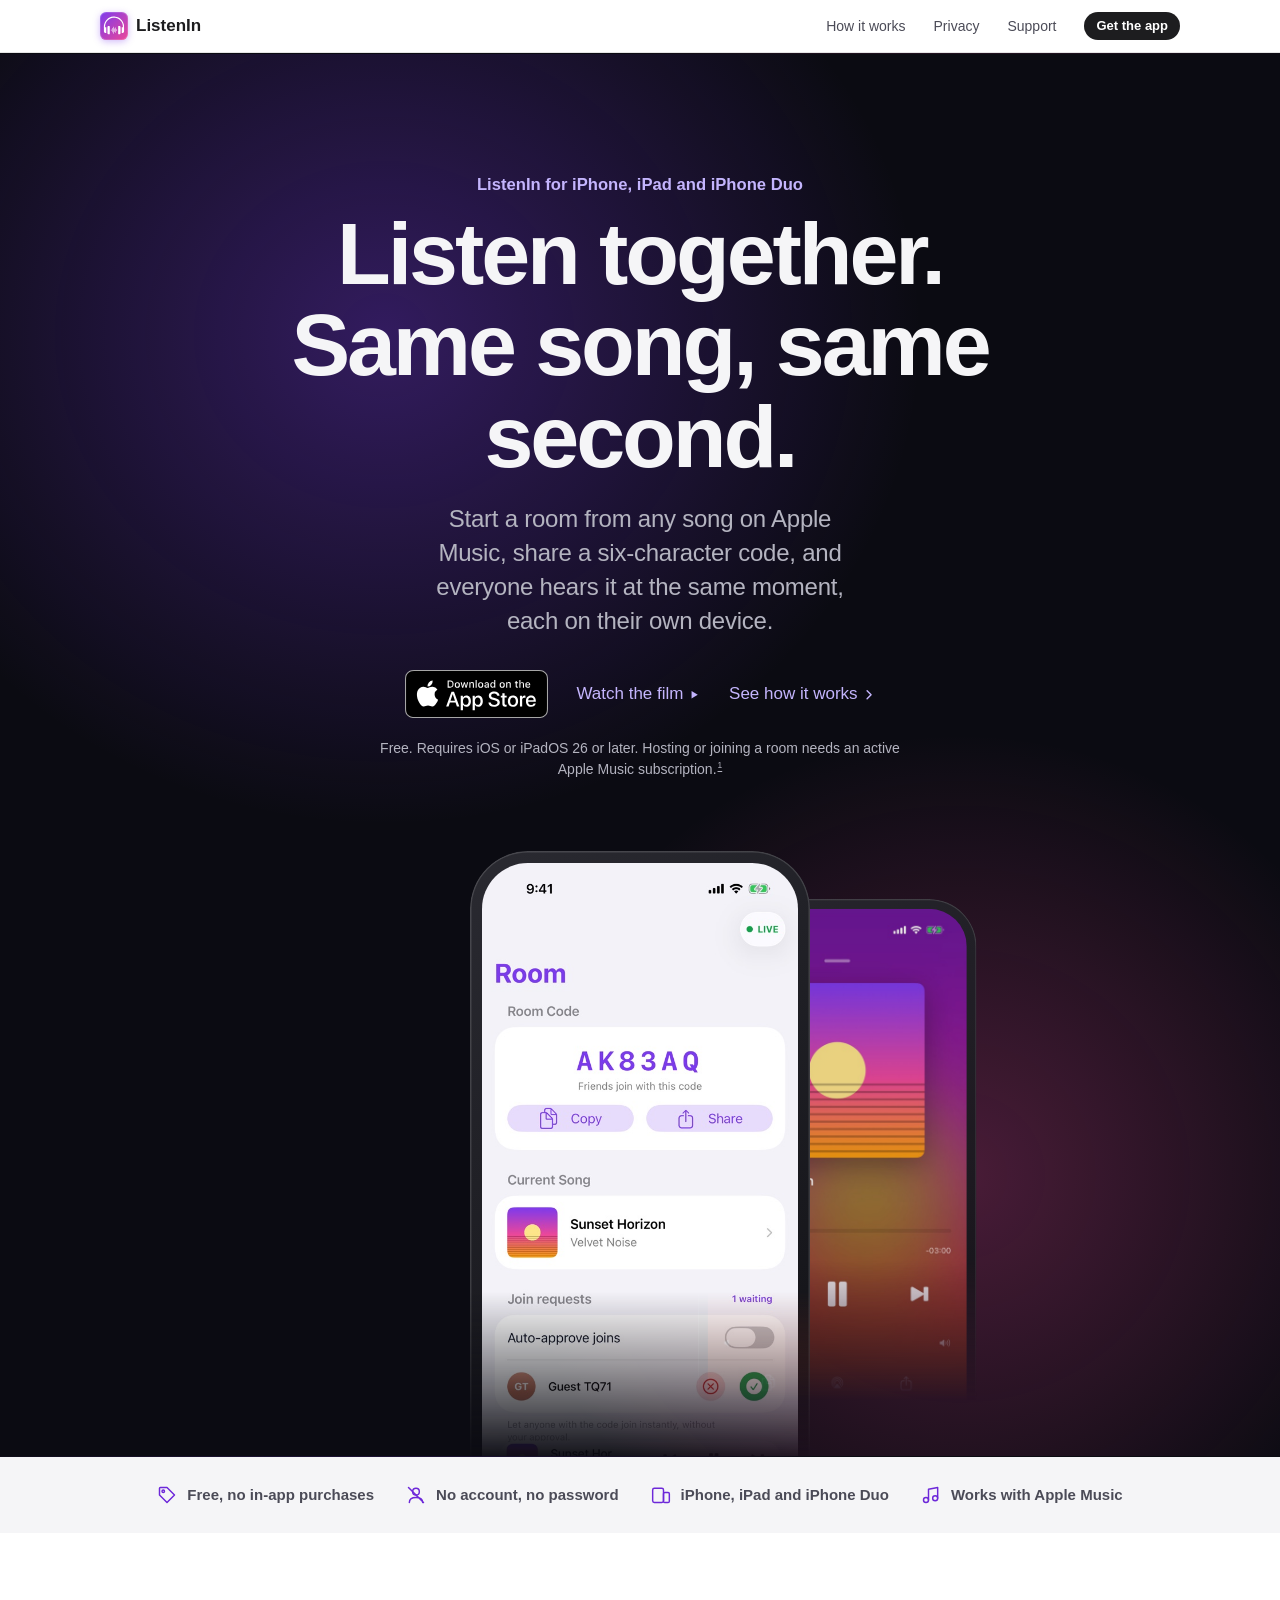
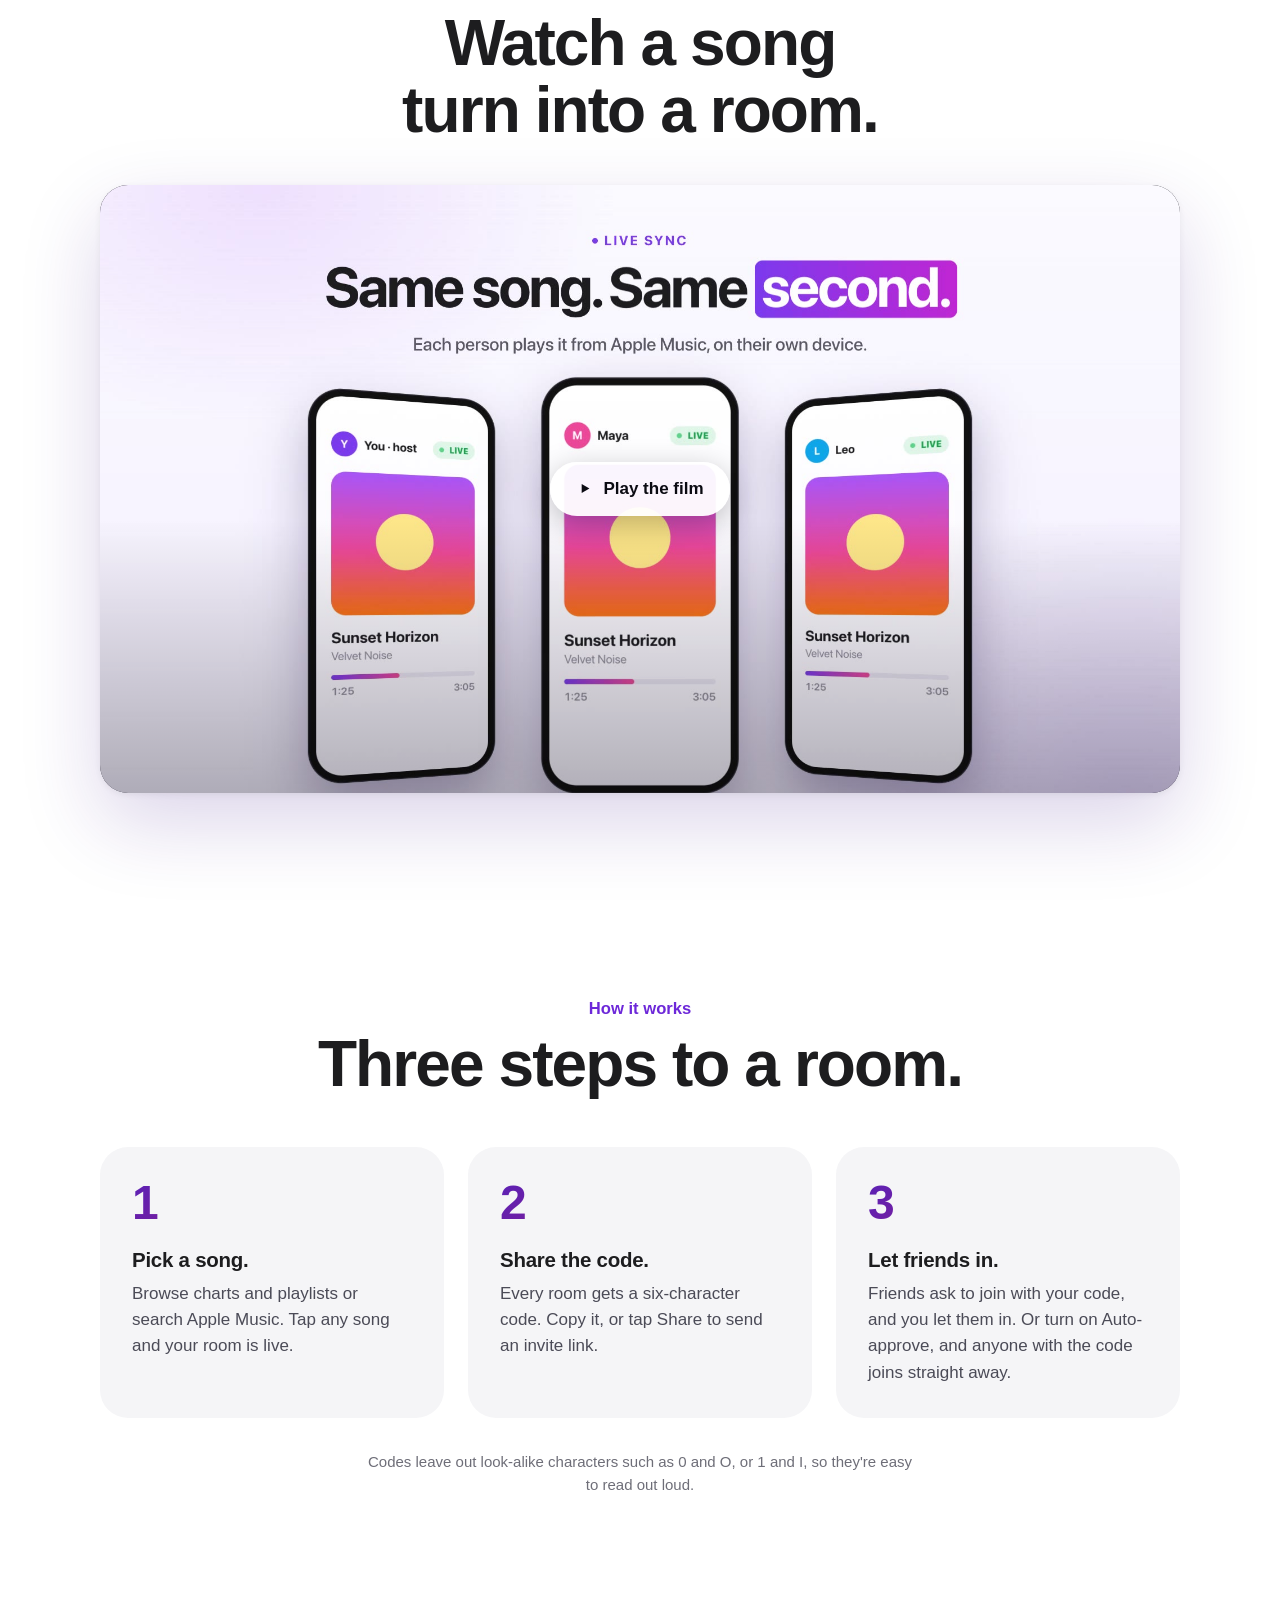
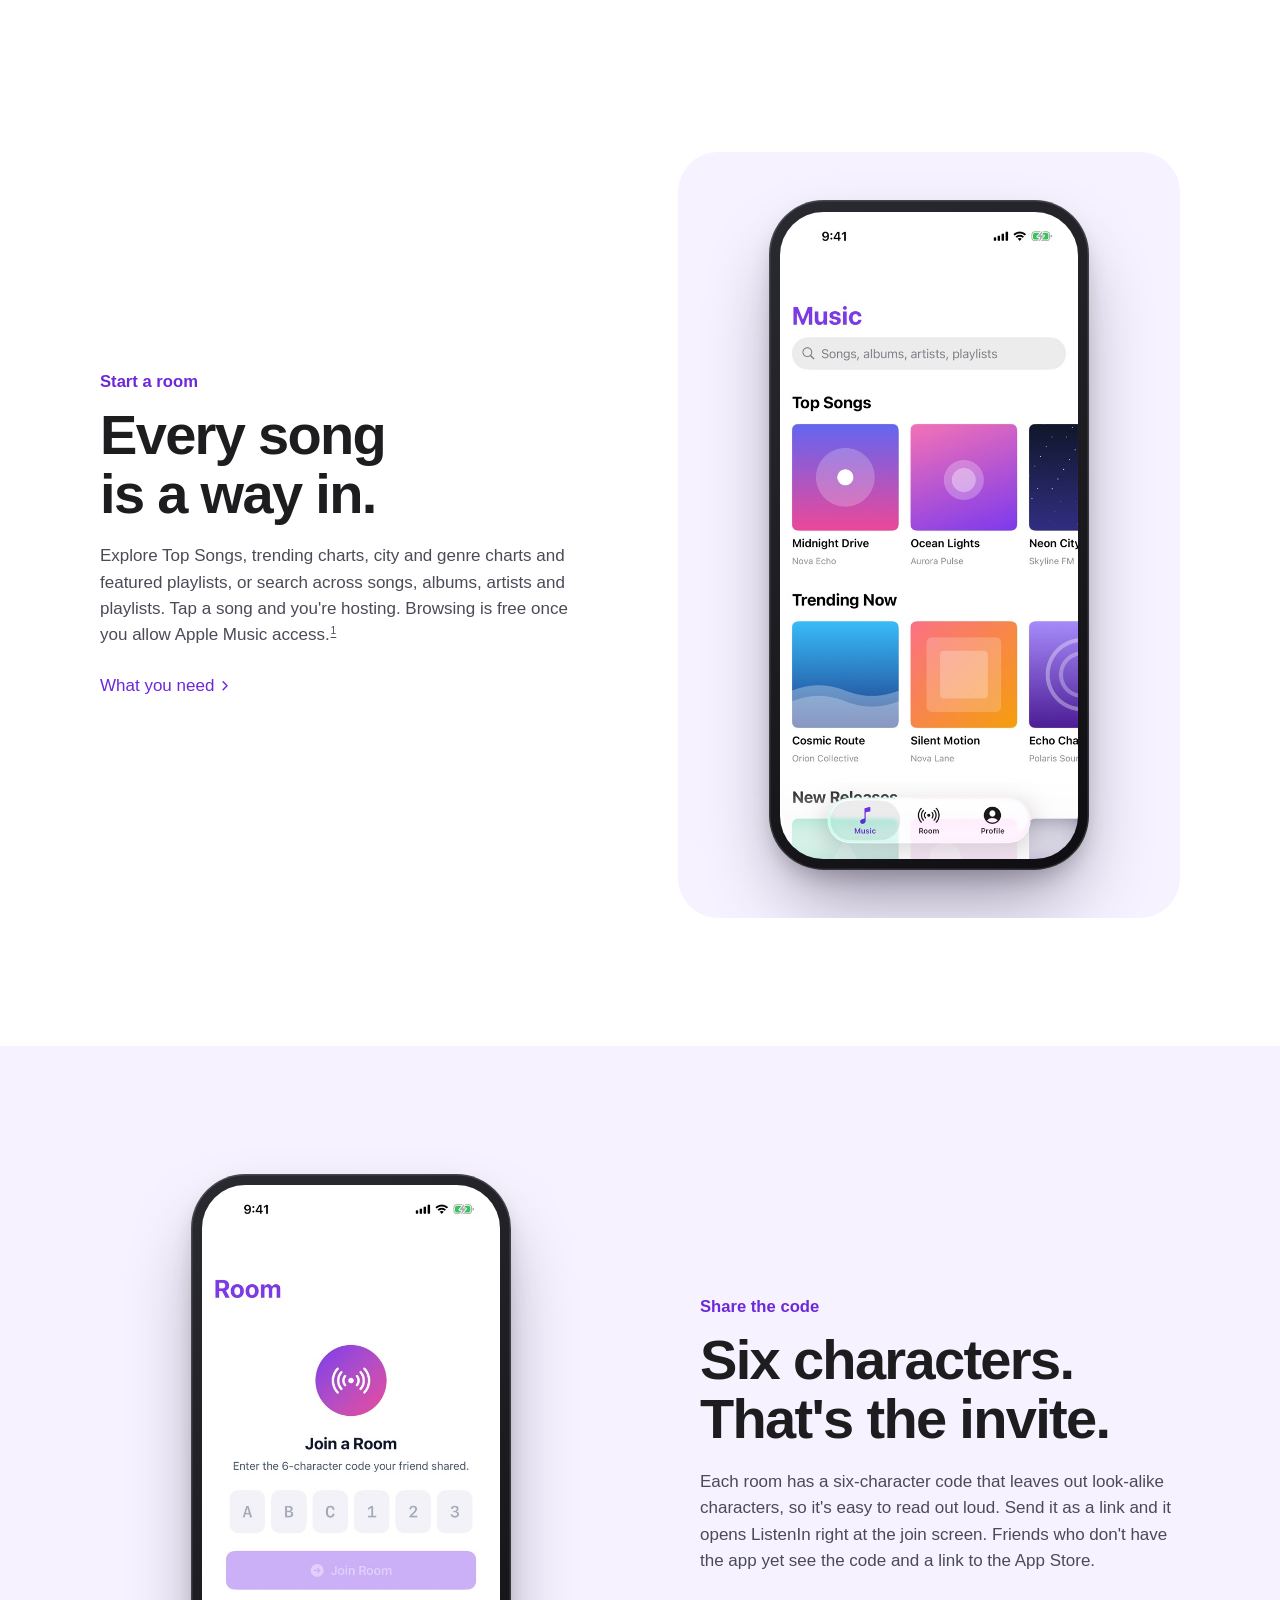
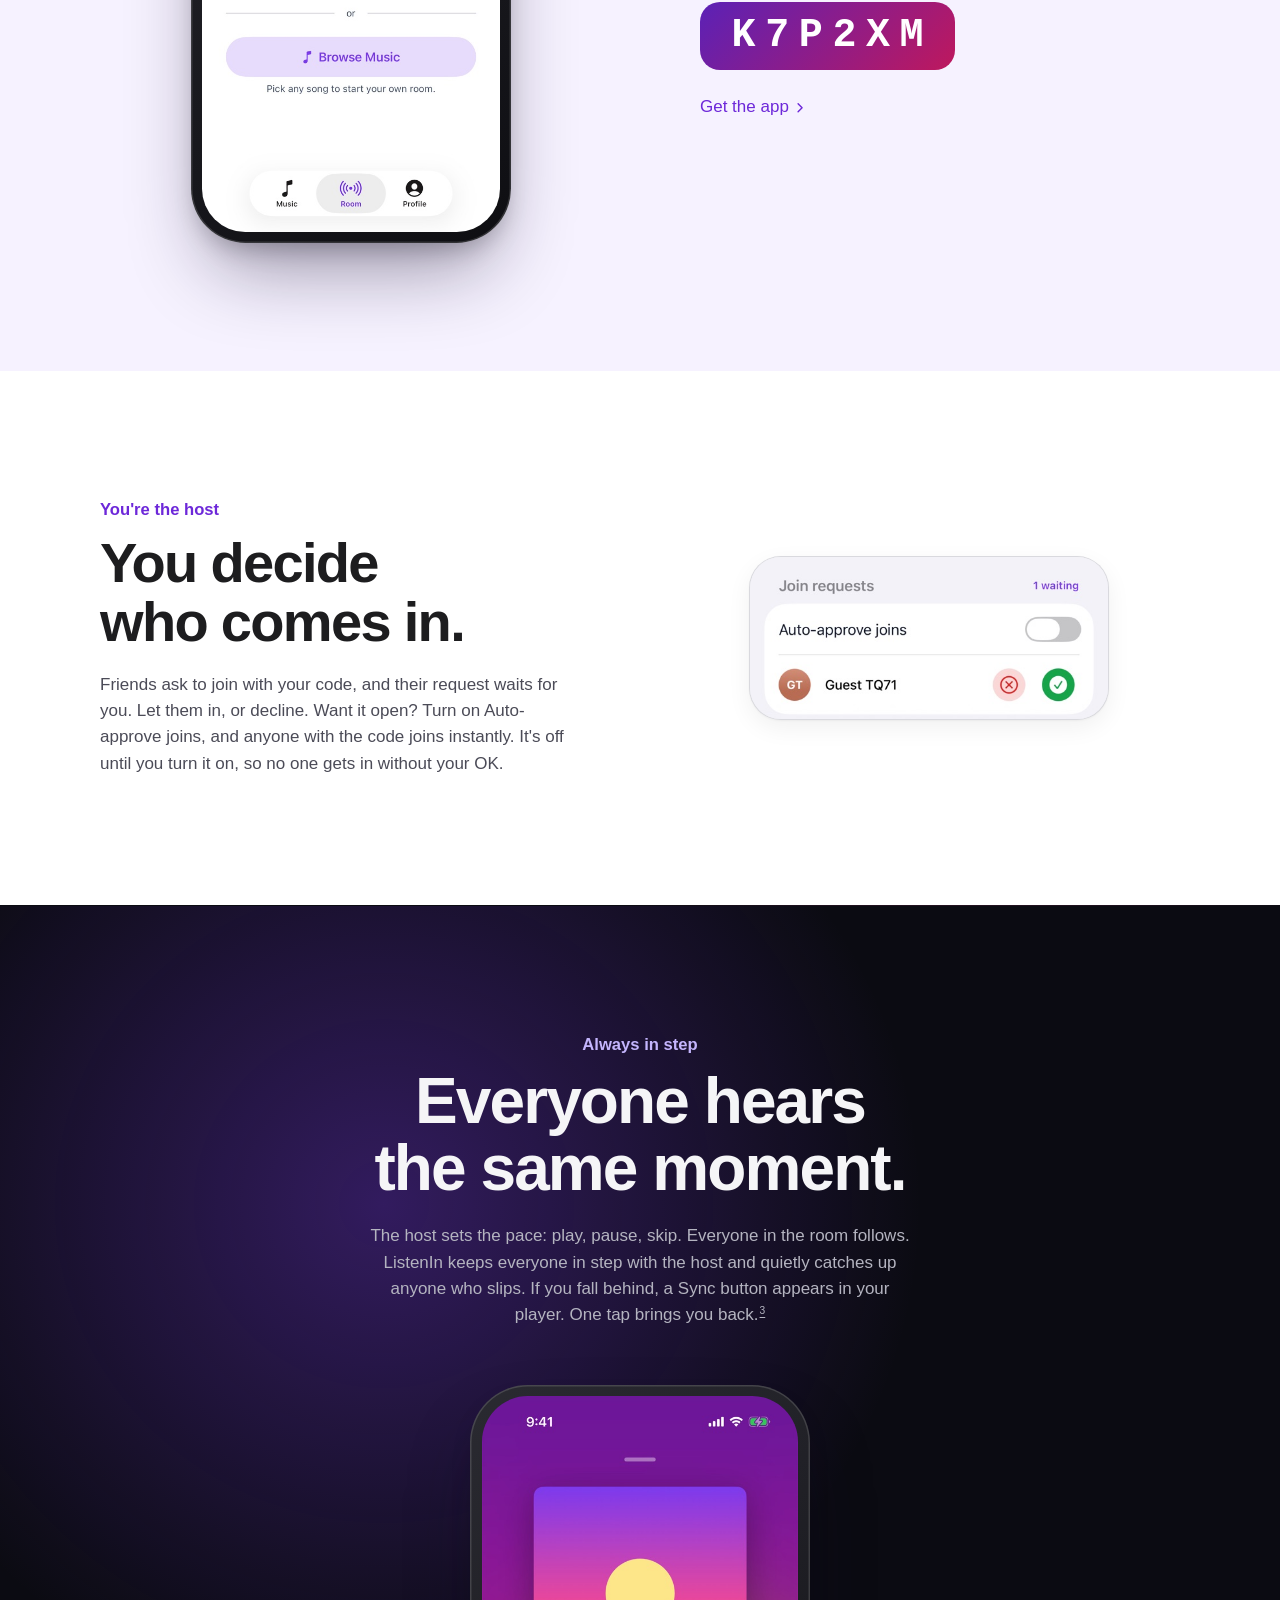
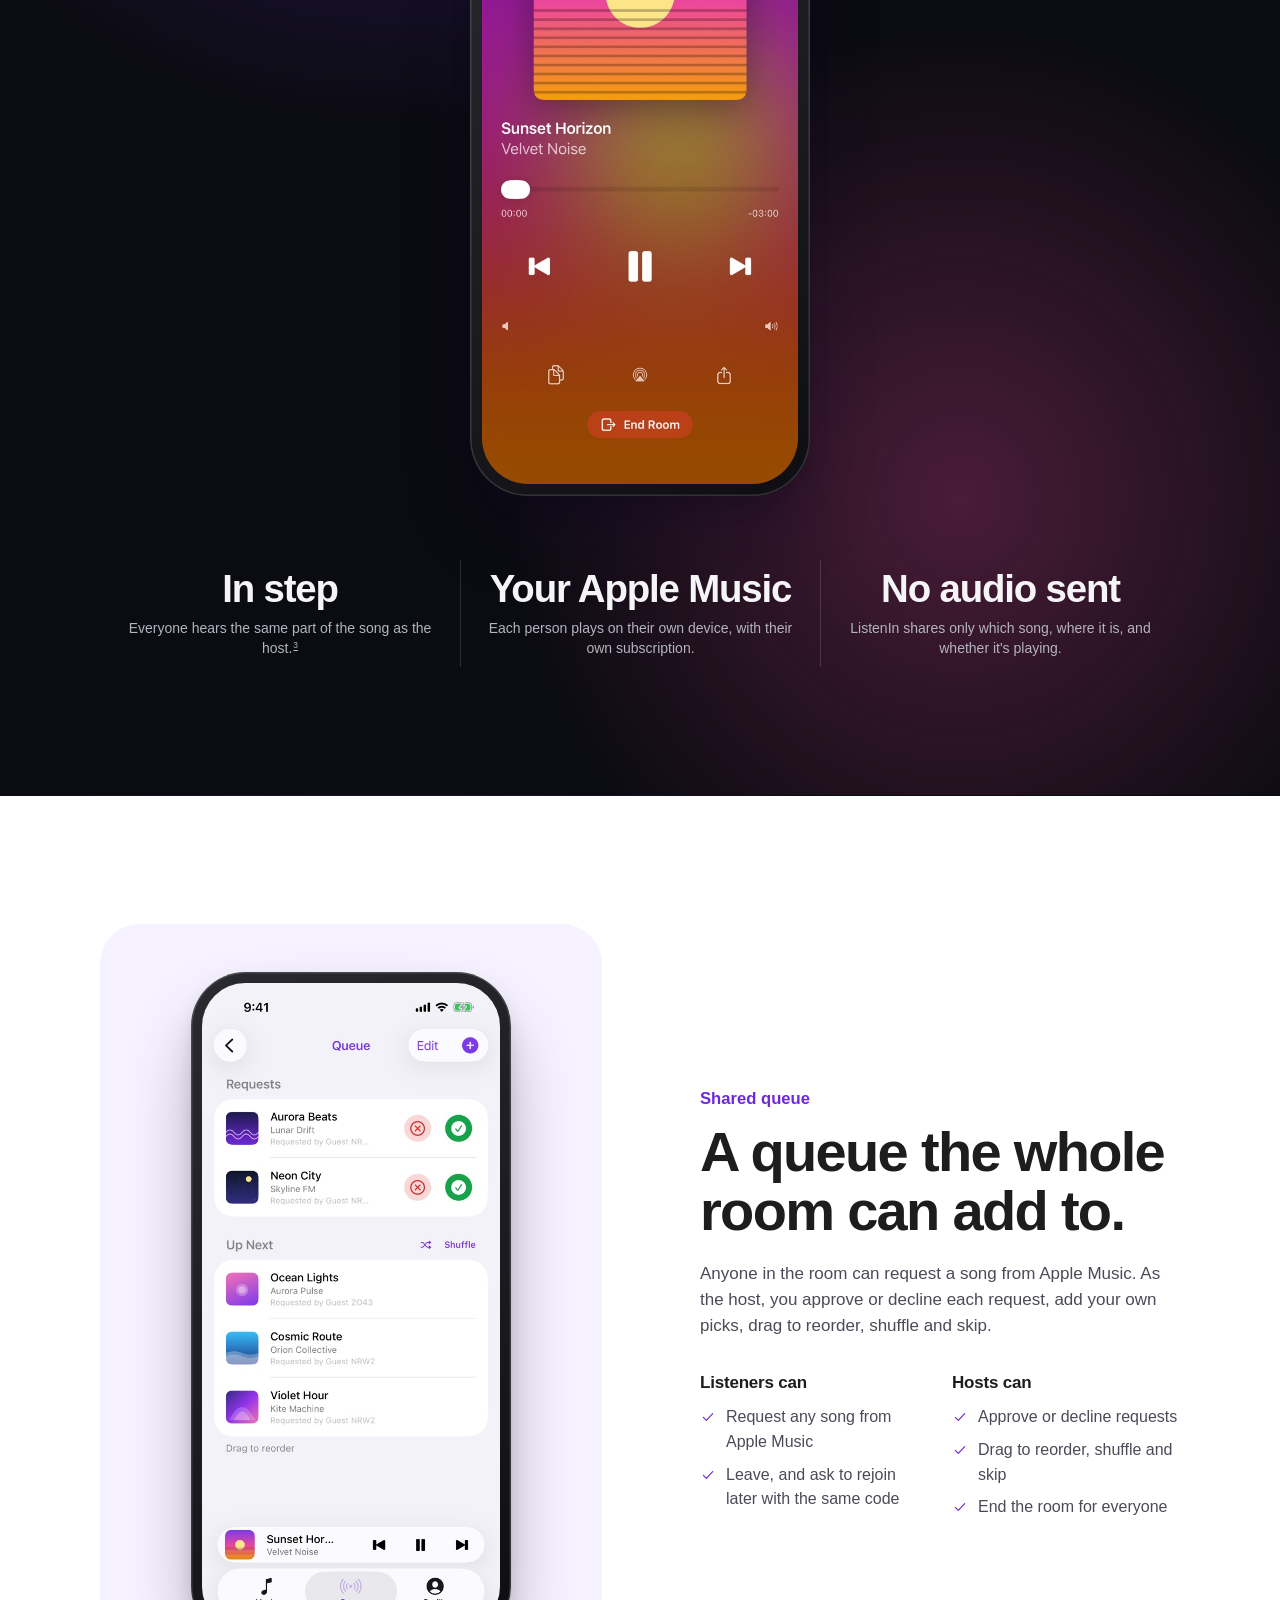
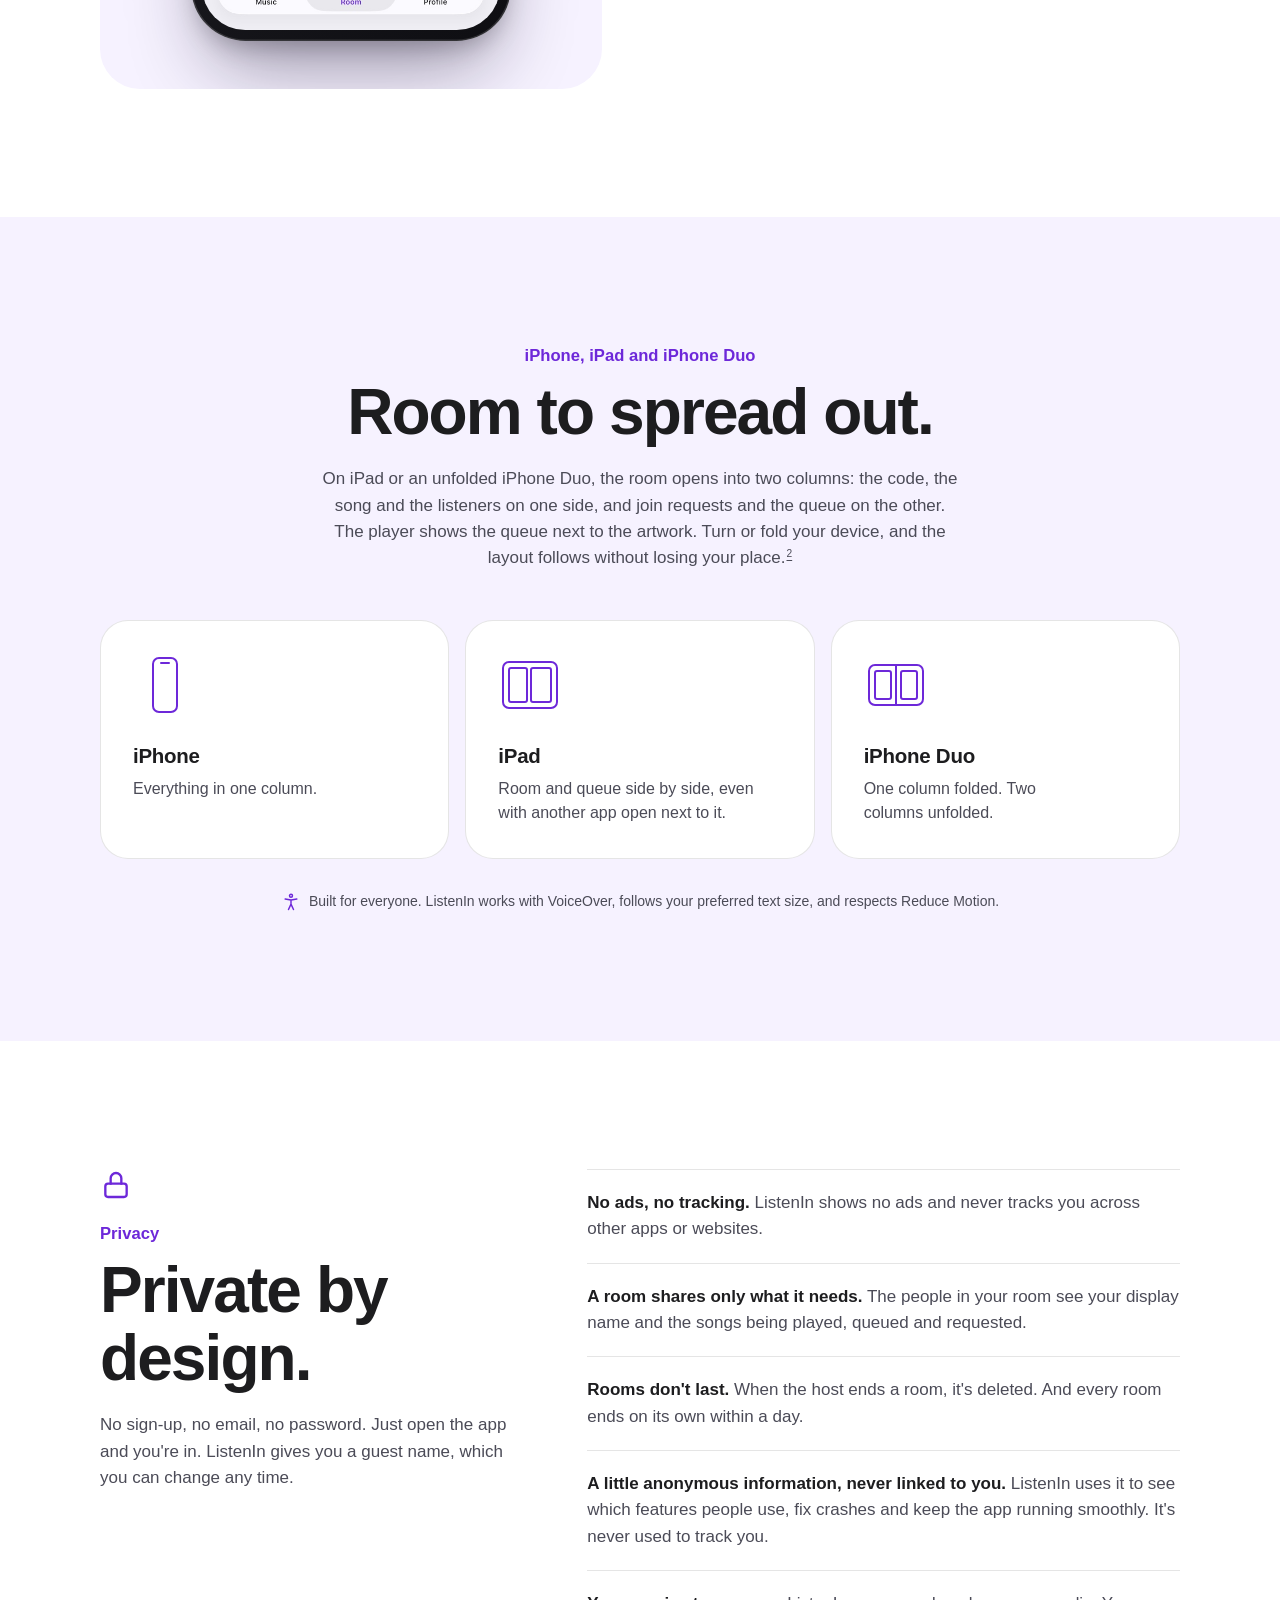
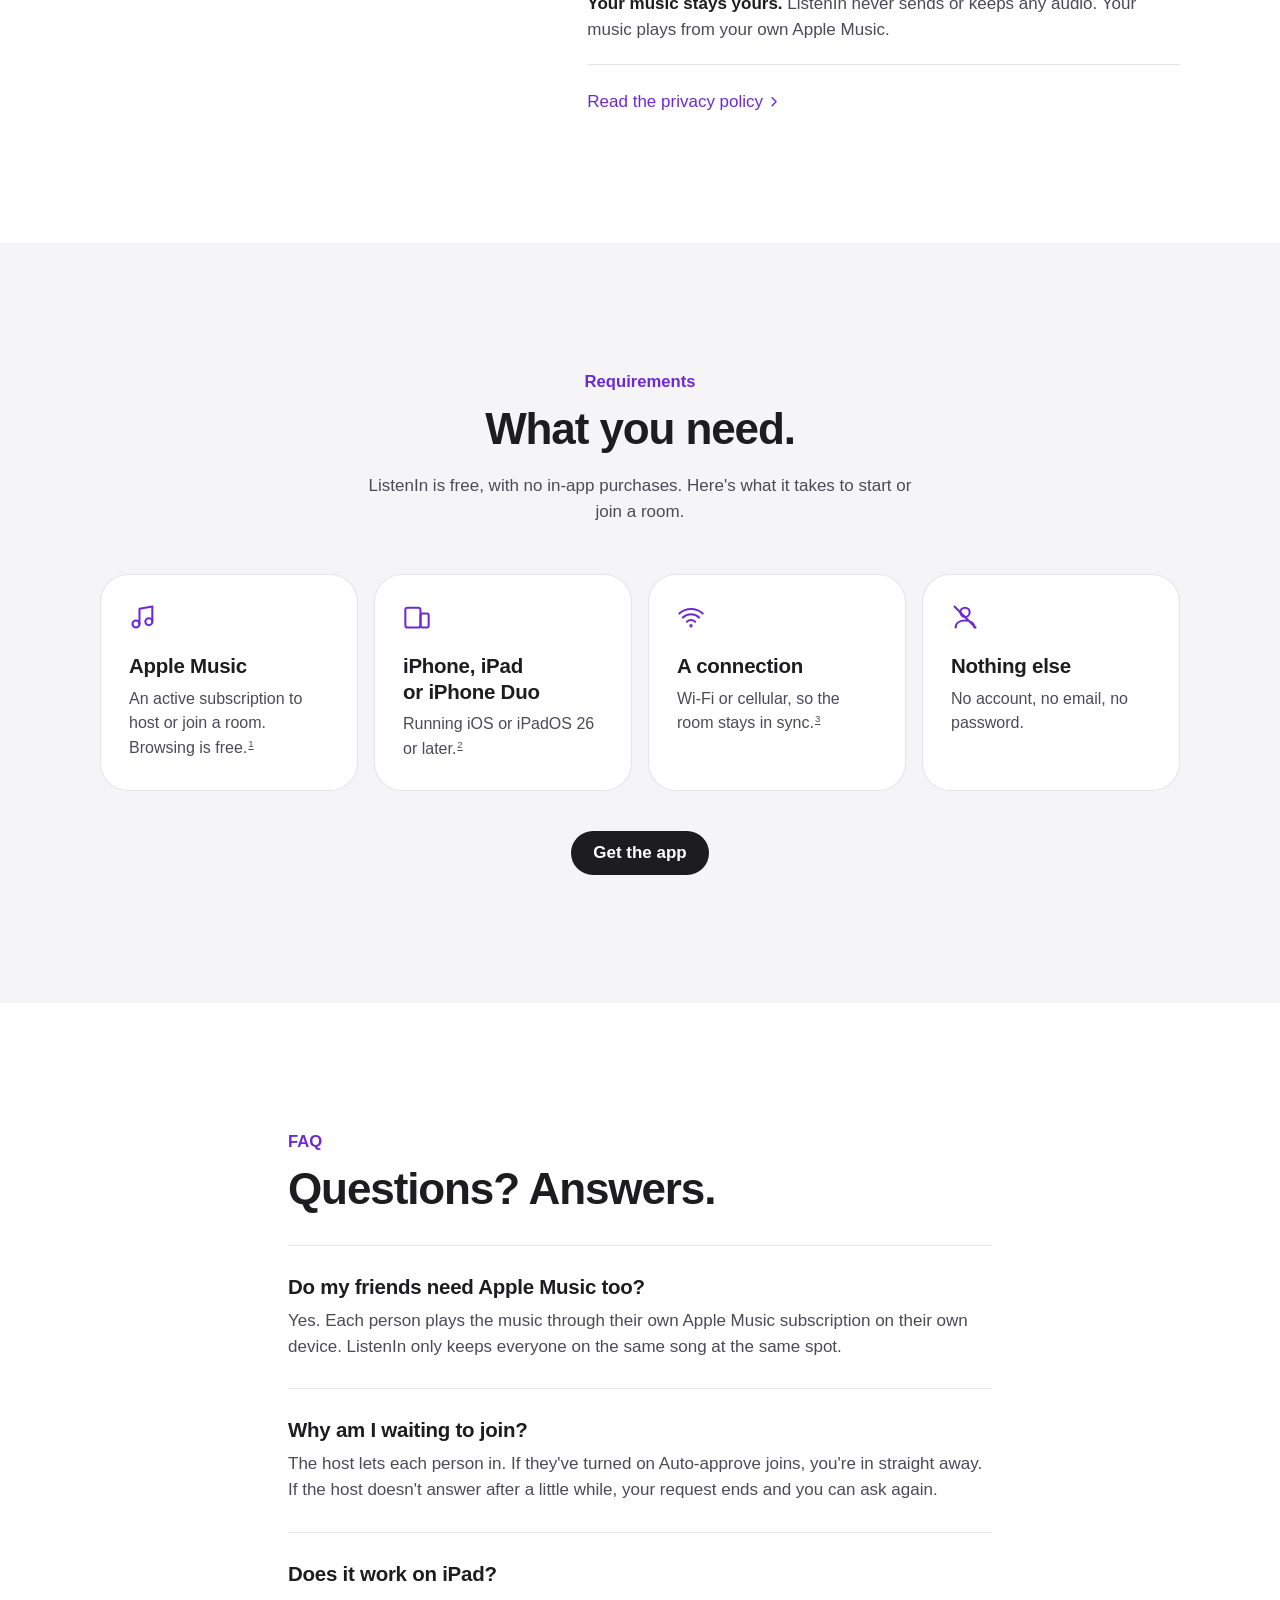
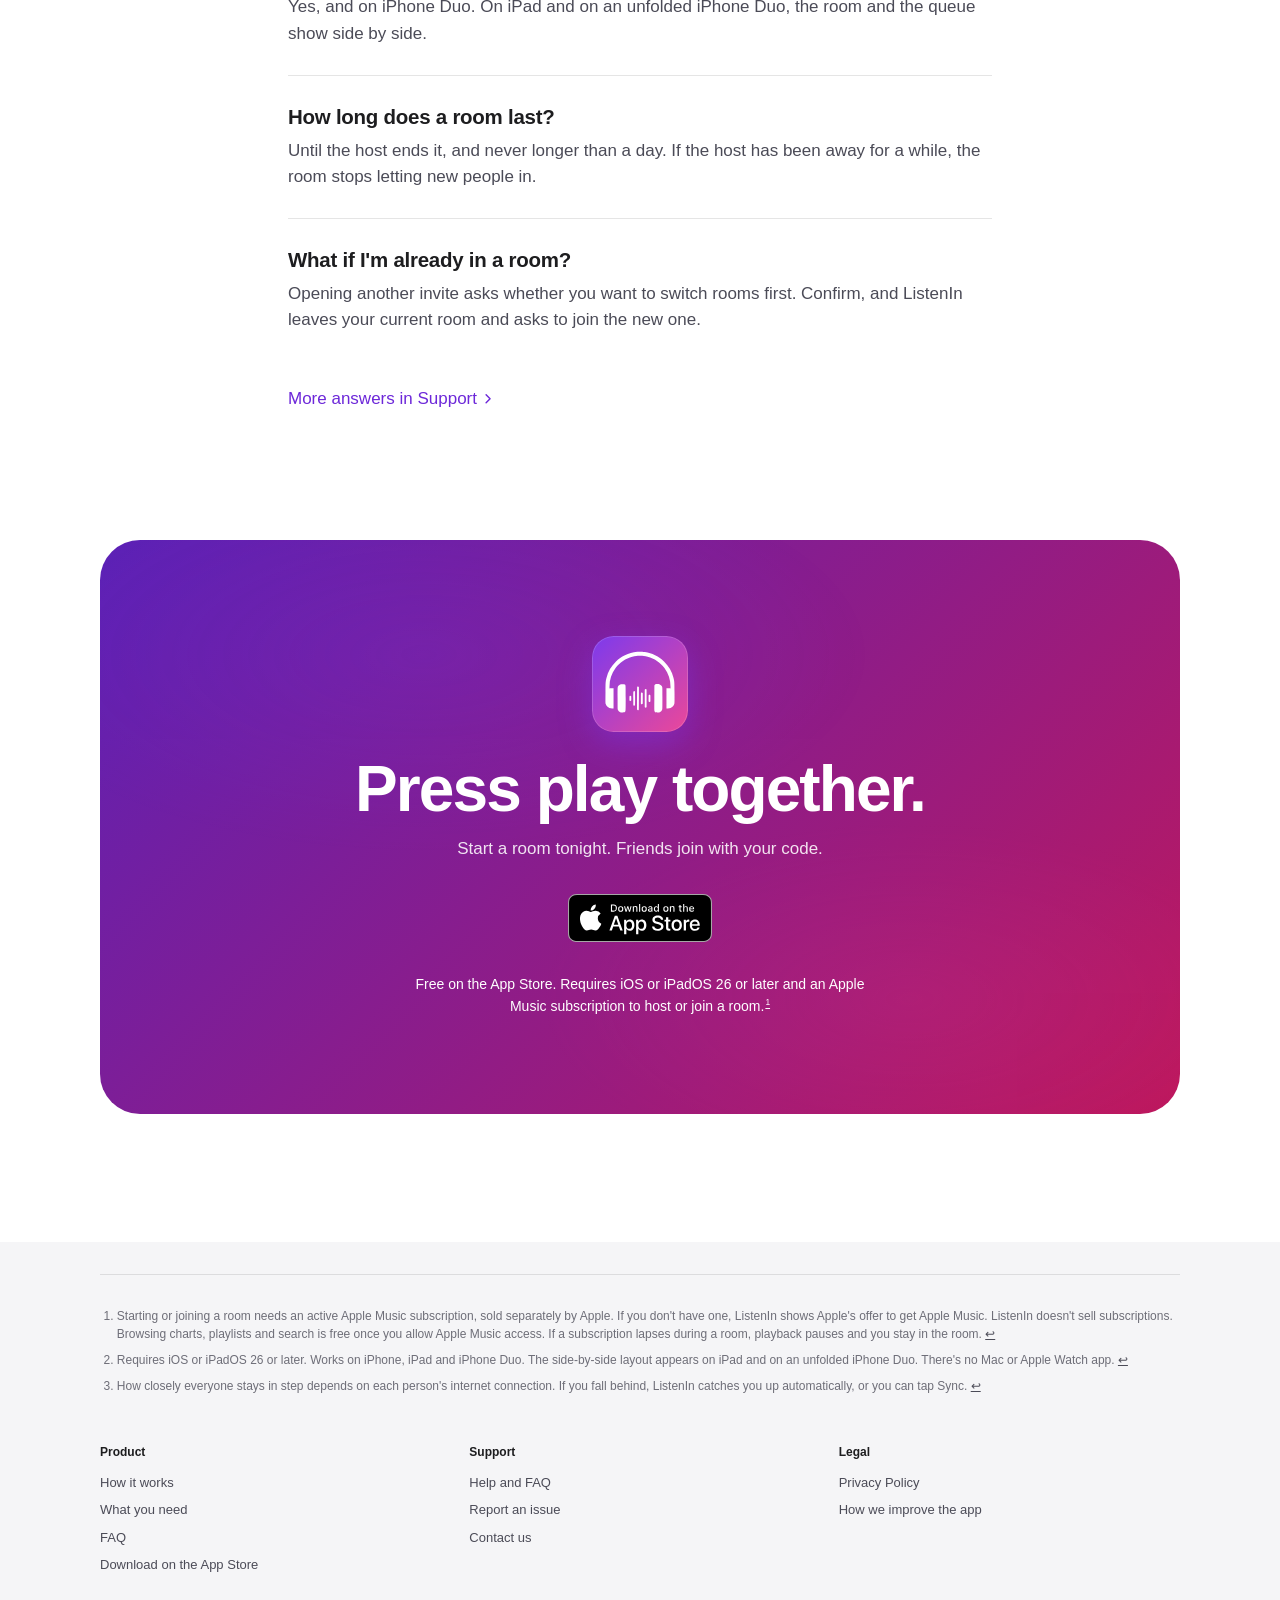
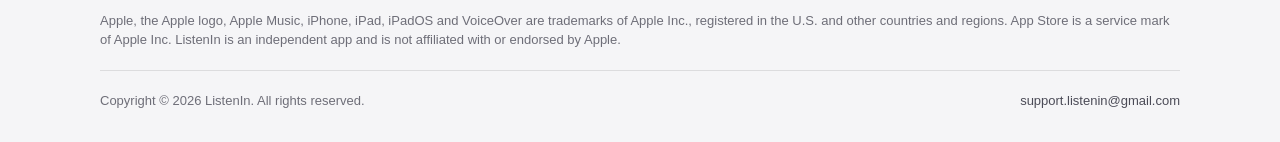
==== commit 782e539c: "Add the ListenIn product film to the home page - New film section below the facts strip: "Watch a so" ====
--- a/index.html
+++ b/index.html
@@ -32,11 +32,15 @@
 <script type="application/ld+json">
 {"@context":"https://schema.org","@type":"MobileApplication","name":"ListenIn: Social Music Rooms","alternateName":"ListenIn","operatingSystem":"iOS 26 or later, iPadOS 26 or later","applicationCategory":"MusicApplication","applicationSubCategory":"Social Networking","contentRating":"4+","offers":{"@type":"Offer","price":"0","priceCurrency":"USD"},"downloadUrl":"https://apps.apple.com/app/id6790826566","installUrl":"https://apps.apple.com/app/id6790826566","url":"https://guptaTushar10397.github.io/listenin-site/","screenshot":["https://guptaTushar10397.github.io/listenin-site/img/screen-room.jpg","https://guptaTushar10397.github.io/listenin-site/img/screen-player.jpg","https://guptaTushar10397.github.io/listenin-site/img/screen-queue.jpg","https://guptaTushar10397.github.io/listenin-site/img/screen-music.jpg","https://guptaTushar10397.github.io/listenin-site/img/screen-join.jpg"],"author":{"@type":"Organization","name":"ListenIn"},"publisher":{"@type":"Organization","name":"ListenIn"},"description":"Listen to Apple Music together. Start a room from any song, share a six-character code, and everyone hears the same song at the same moment. Hosting or joining a room needs an Apple Music subscription."}
 </script>
+<script type="application/ld+json">
+{"@context":"https://schema.org","@type":"VideoObject","name":"ListenIn: listen together, same song, same second","description":"A 56-second film showing how ListenIn works: start a room, share a six-character code, and everyone hears the same Apple Music song at the same moment. Hosts approve songs and who joins.","thumbnailUrl":"https://guptaTushar10397.github.io/listenin-site/video/listenin-film-poster.jpg","uploadDate":"2026-11-17","duration":"PT56S","contentUrl":"https://guptaTushar10397.github.io/listenin-site/video/listenin-film-1080.mp4","embedUrl":"https://guptaTushar10397.github.io/listenin-site/#film","publisher":{"@type":"Organization","name":"ListenIn"}}
+</script>
 </head>
 <body>
 <a class="skip-link" href="#main">Skip to content</a>
 <svg width="0" height="0" style="position:absolute" aria-hidden="true" focusable="false">
   <symbol id="i-chev" viewBox="0 0 24 24"><path d="M9 5l7 7-7 7"/></symbol>
+  <symbol id="i-play" viewBox="0 0 24 24"><path d="M8 5.5v13l11-6.5z"/></symbol>
   <symbol id="i-menu" viewBox="0 0 24 24"><path d="M4 9h16M4 15h16"/></symbol>
   <symbol id="i-tag" viewBox="0 0 24 24"><path d="M3 12V4a1 1 0 0 1 1-1h8l9 9-9 9z"/><circle cx="7.5" cy="7.5" r="1.5"/></symbol>
   <symbol id="i-noacct" viewBox="0 0 24 24"><circle cx="12" cy="8" r="4"/><path d="M4 21c0-4 3.6-6 8-6s8 2 8 6M3 3l18 18"/></symbol>
@@ -85,6 +89,7 @@
       <p class="lead">Start a room from any song on Apple Music, share a six-character code, and everyone hears it at the same moment, each on their own device.</p>
       <div class="cta-row">
         <a class="badge" href="https://apps.apple.com/app/id6790826566"><img src="app-store-badge.svg" alt="Download on the App Store" width="144" height="48" decoding="async"></a>
+        <a class="more" href="#film" data-film>Watch the film <svg class="i i-fill" aria-hidden="true"><use href="#i-play"/></svg></a>
         <a class="more" href="#how">See how it works <svg class="i" aria-hidden="true"><use href="#i-chev"/></svg></a>
       </div>
       <p class="fine">Free. Requires iOS or iPadOS 26 or later. Hosting or joining a room needs an active Apple Music subscription.<sup><a href="#fn1" id="fnref1-a" aria-label="Footnote 1">1</a></sup></p>
@@ -104,6 +109,21 @@
       <li><svg class="i" aria-hidden="true"><use href="#i-devices"/></svg>iPhone, iPad and iPhone Duo</li>
       <li><svg class="i" aria-hidden="true"><use href="#i-note"/></svg>Works with Apple Music</li>
     </ul>
+  </div>
+</section>
+
+<section class="band film-band" id="film" aria-labelledby="film-title">
+  <div class="wrap center">
+    <h2 class="h2 film-title" id="film-title">Watch a song turn into a room.</h2>
+    <div class="film">
+      <video id="film-video" aria-label="ListenIn film" controls playsinline preload="none" poster="video/listenin-film-poster.jpg" width="1920" height="1080" aria-describedby="film-desc">
+        <source src="video/listenin-film-720.mp4" type="video/mp4" media="(max-width: 800px)">
+        <source src="video/listenin-film-1080.mp4" type="video/mp4">
+        <a href="video/listenin-film-1080.mp4">Download the ListenIn film (MP4)</a>
+      </video>
+      <button class="film-play" type="button" hidden><span><svg class="i i-fill" aria-hidden="true"><use href="#i-play"/></svg>Play the film</span></button>
+    </div>
+    <p class="vh" id="film-desc">A 56-second film with music and no speech. It shows friends hearing the same song at different points, then ListenIn keeping everyone on the same second: start a room and share a code or invite link, friends join with just a display name, each person plays from Apple Music on their own device, the host approves songs and who joins, Sync catches you up, and the app shows no ads and no tracking. ListenIn is free on iPhone and iPad and requires an Apple Music subscription.</p>
   </div>
 </section>
 
@@ -314,5 +334,21 @@
   </div>
 </footer>
 
+<script>
+(function(){
+  var v=document.getElementById('film-video'),b=document.querySelector('.film-play');
+  if(!v)return;
+  if(b){b.hidden=false;v.controls=false;b.addEventListener('click',function(){v.play()});}
+  v.addEventListener('play',function(){if(b)b.hidden=true;v.controls=true});
+  document.querySelectorAll('a[data-film]').forEach(function(a){
+    a.addEventListener('click',function(e){
+      e.preventDefault();
+      var still=window.matchMedia('(prefers-reduced-motion: reduce)').matches;
+      document.getElementById('film').scrollIntoView({behavior:still?'auto':'smooth',block:'center'});
+      v.play();
+    });
+  });
+})();
+</script>
 </body>
 </html>
--- a/style.css
+++ b/style.css
@@ -380,3 +380,17 @@
   details.q summary .i,.pill,.tile{transition:none}
   .tile:hover{transform:none}
 }
+
+/* product film */
+.film-band{padding-block:calc(var(--section-y)*.6)}
+.film-title{margin-bottom:40px}
+.film{position:relative;max-width:var(--max-wide);margin:0 auto;aspect-ratio:16/9;border-radius:var(--r-lg);overflow:hidden;background:#0A0914;box-shadow:0 2px 6px rgba(0,0,0,.06),0 30px 80px rgba(60,20,140,.18)}
+.film video{display:block;width:100%;height:100%;object-fit:cover}
+.film-play{position:absolute;inset:0;display:grid;place-items:center;border:0;padding:0;cursor:pointer;background:linear-gradient(180deg,transparent 55%,rgba(0,0,0,.28));font:inherit}
+.film-play[hidden]{display:none}
+.film-play span{display:inline-flex;align-items:center;gap:10px;padding:14px 26px;border-radius:var(--r-pill);background:rgba(255,255,255,.94);color:#0B0B12;font-size:17px;font-weight:600;box-shadow:0 8px 30px rgba(0,0,0,.25);transition:transform var(--dur) var(--ease)}
+.film-play:hover span,.film-play:focus-visible span{transform:scale(1.05)}
+.film-play:focus-visible{outline:3px solid var(--focus);outline-offset:-6px}
+.i-fill{fill:currentColor;stroke:none}
+@media (max-width:734px){.film-title{margin-bottom:28px}.film{border-radius:var(--r-md)}.film-play span{padding:10px 18px;font-size:15px}}
+@media (prefers-reduced-motion:reduce){.film-play span{transition:none}.film-play:hover span{transform:none}}
